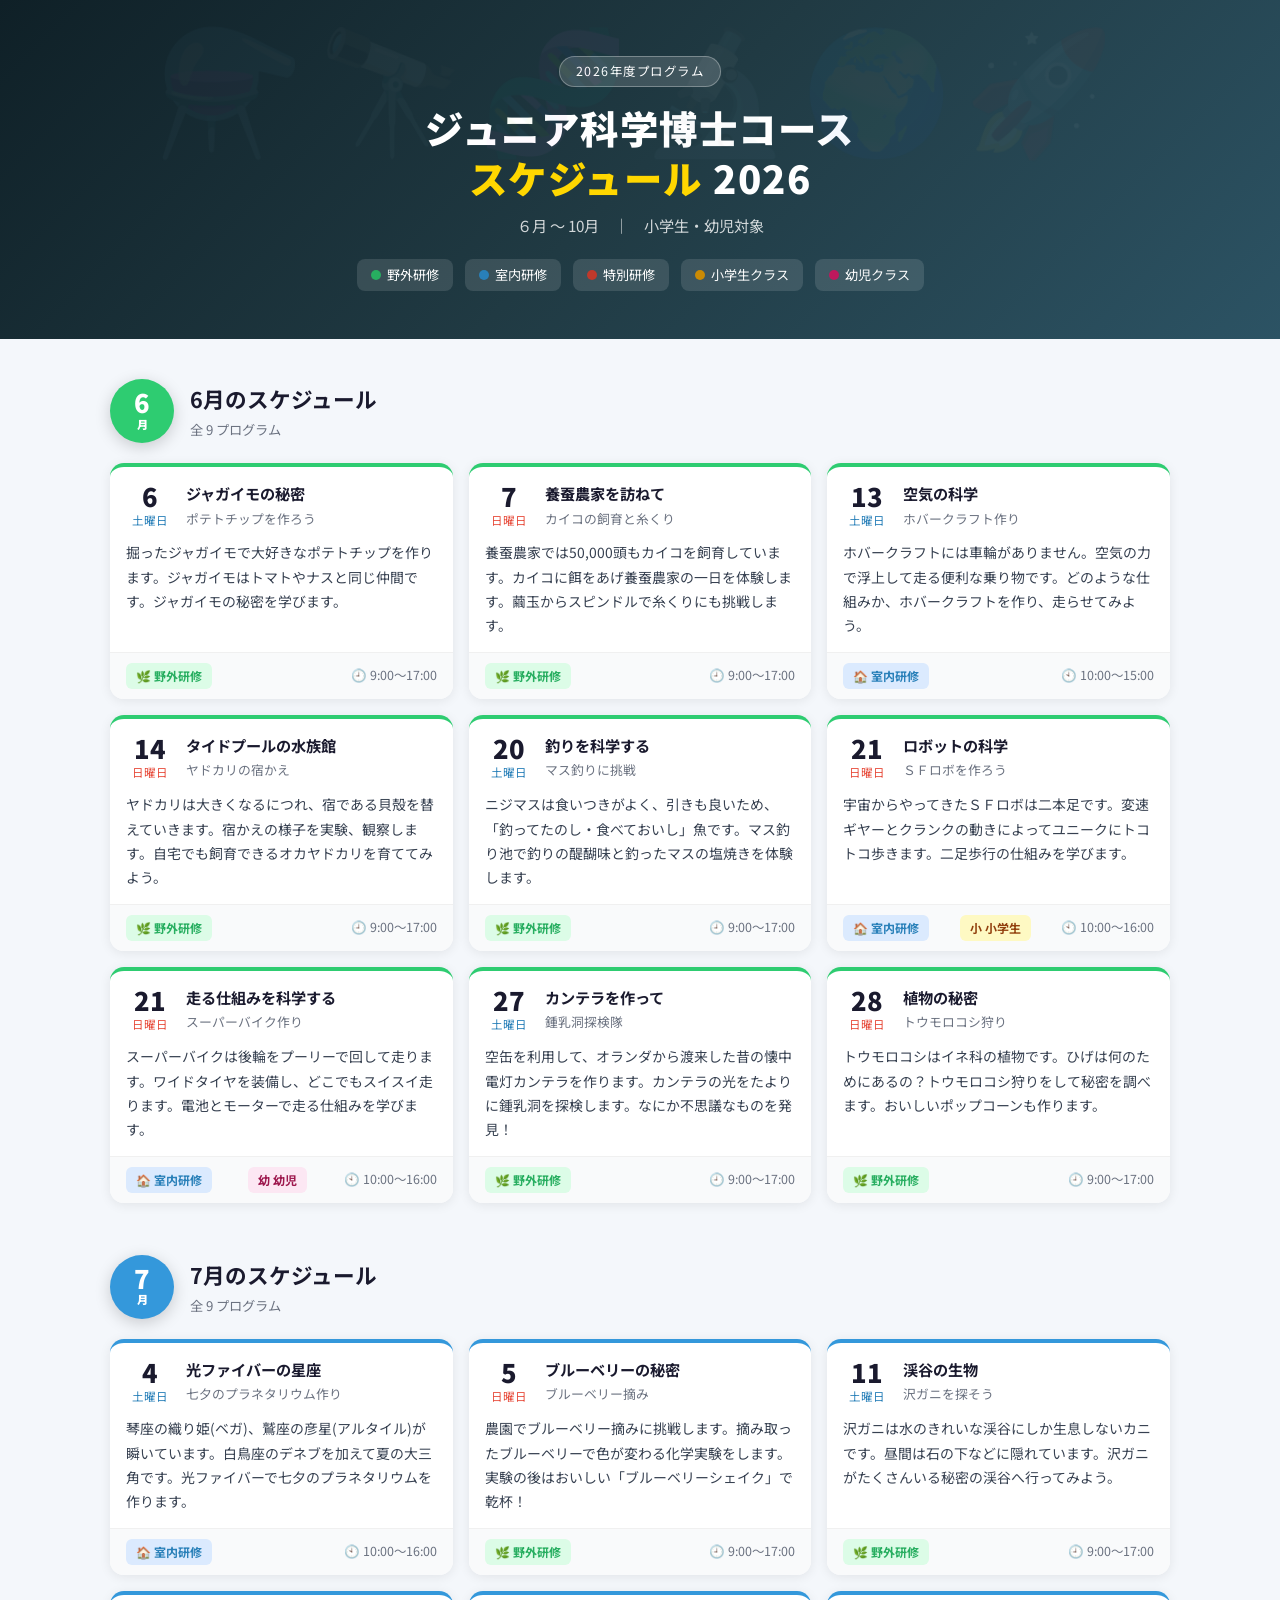
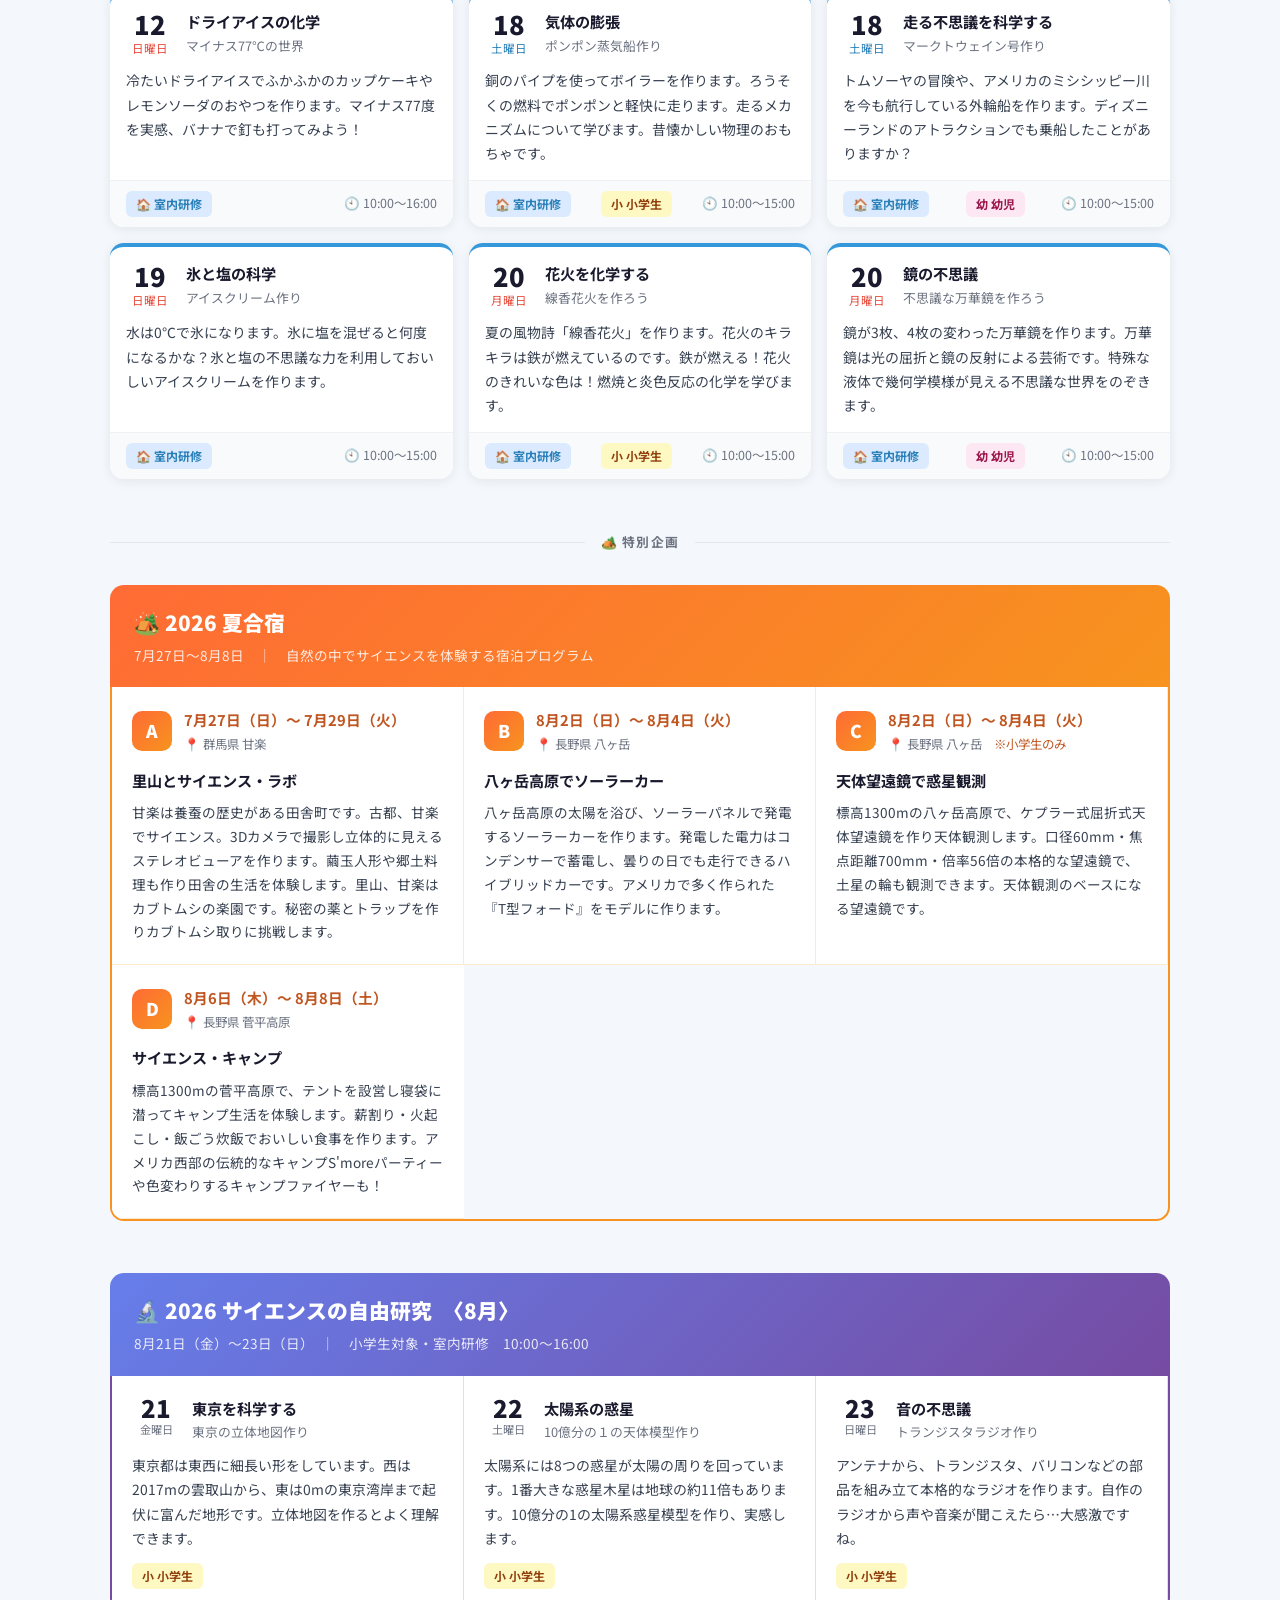
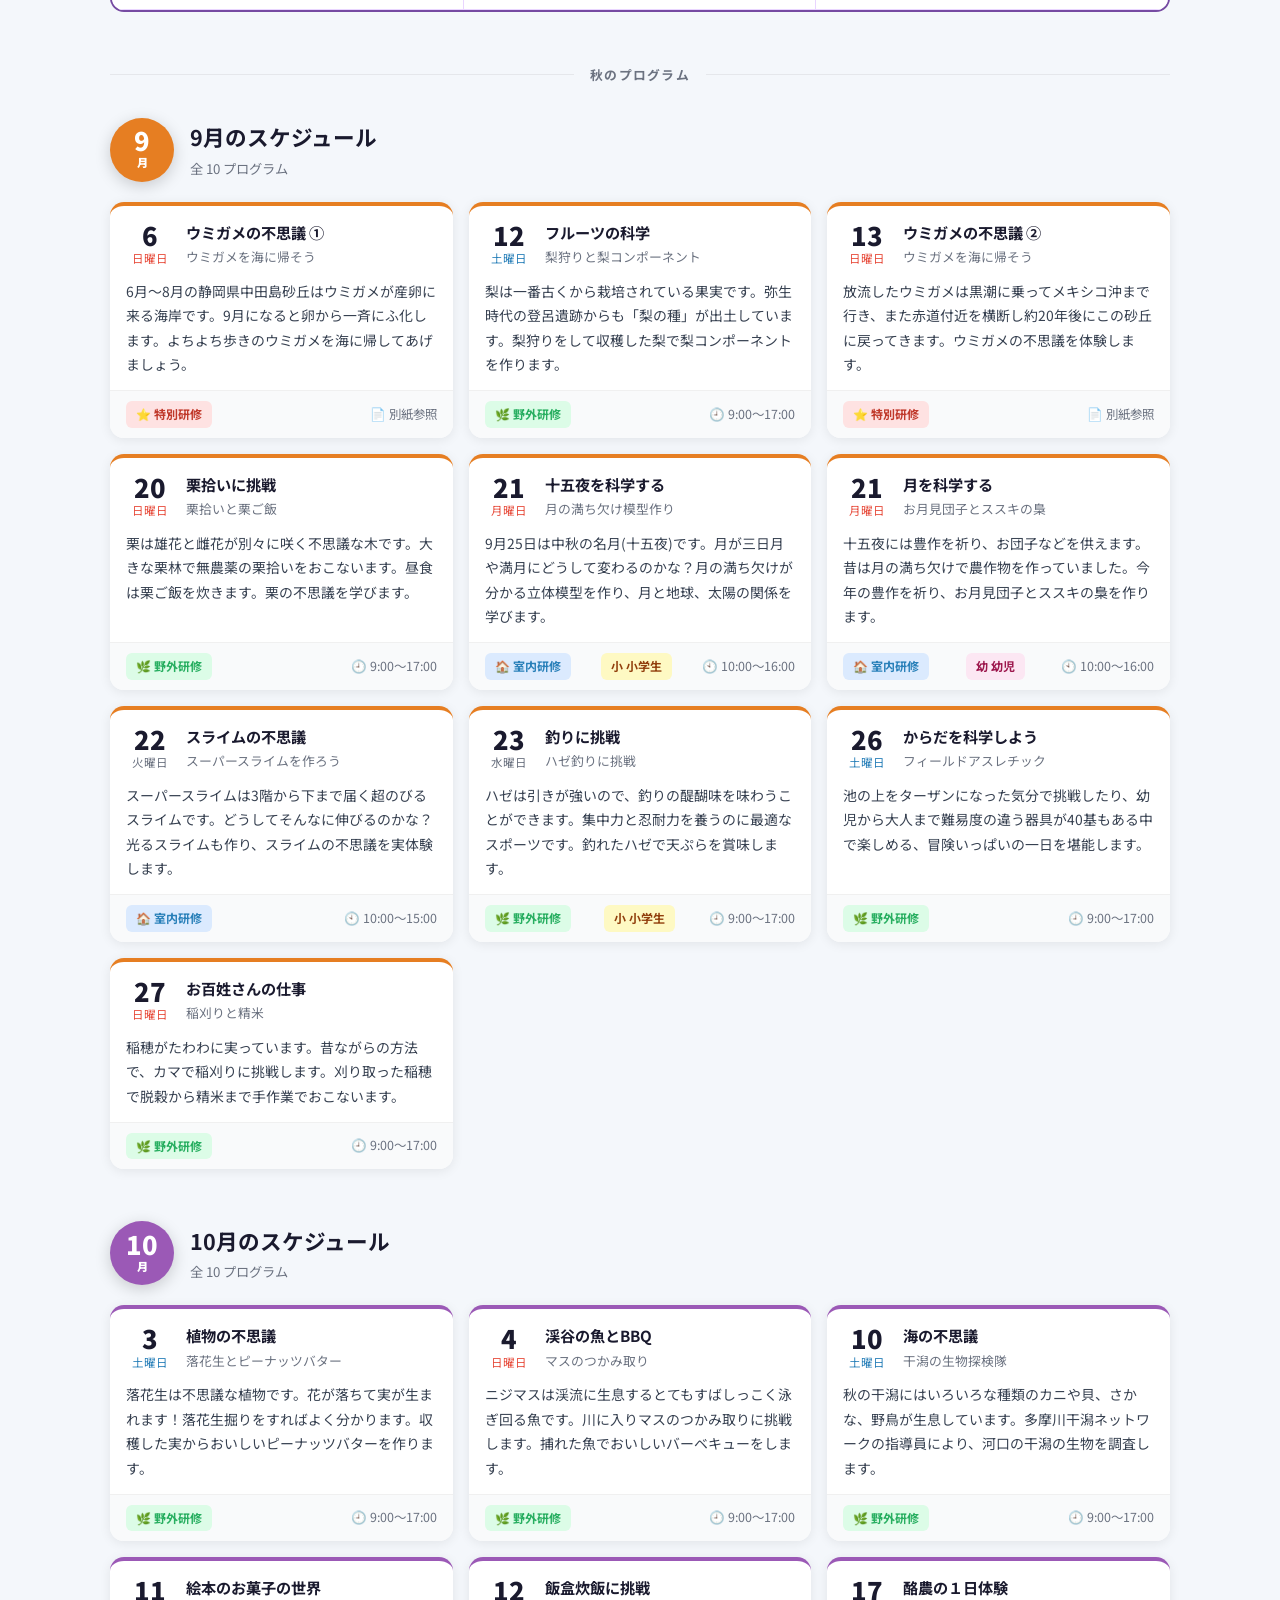
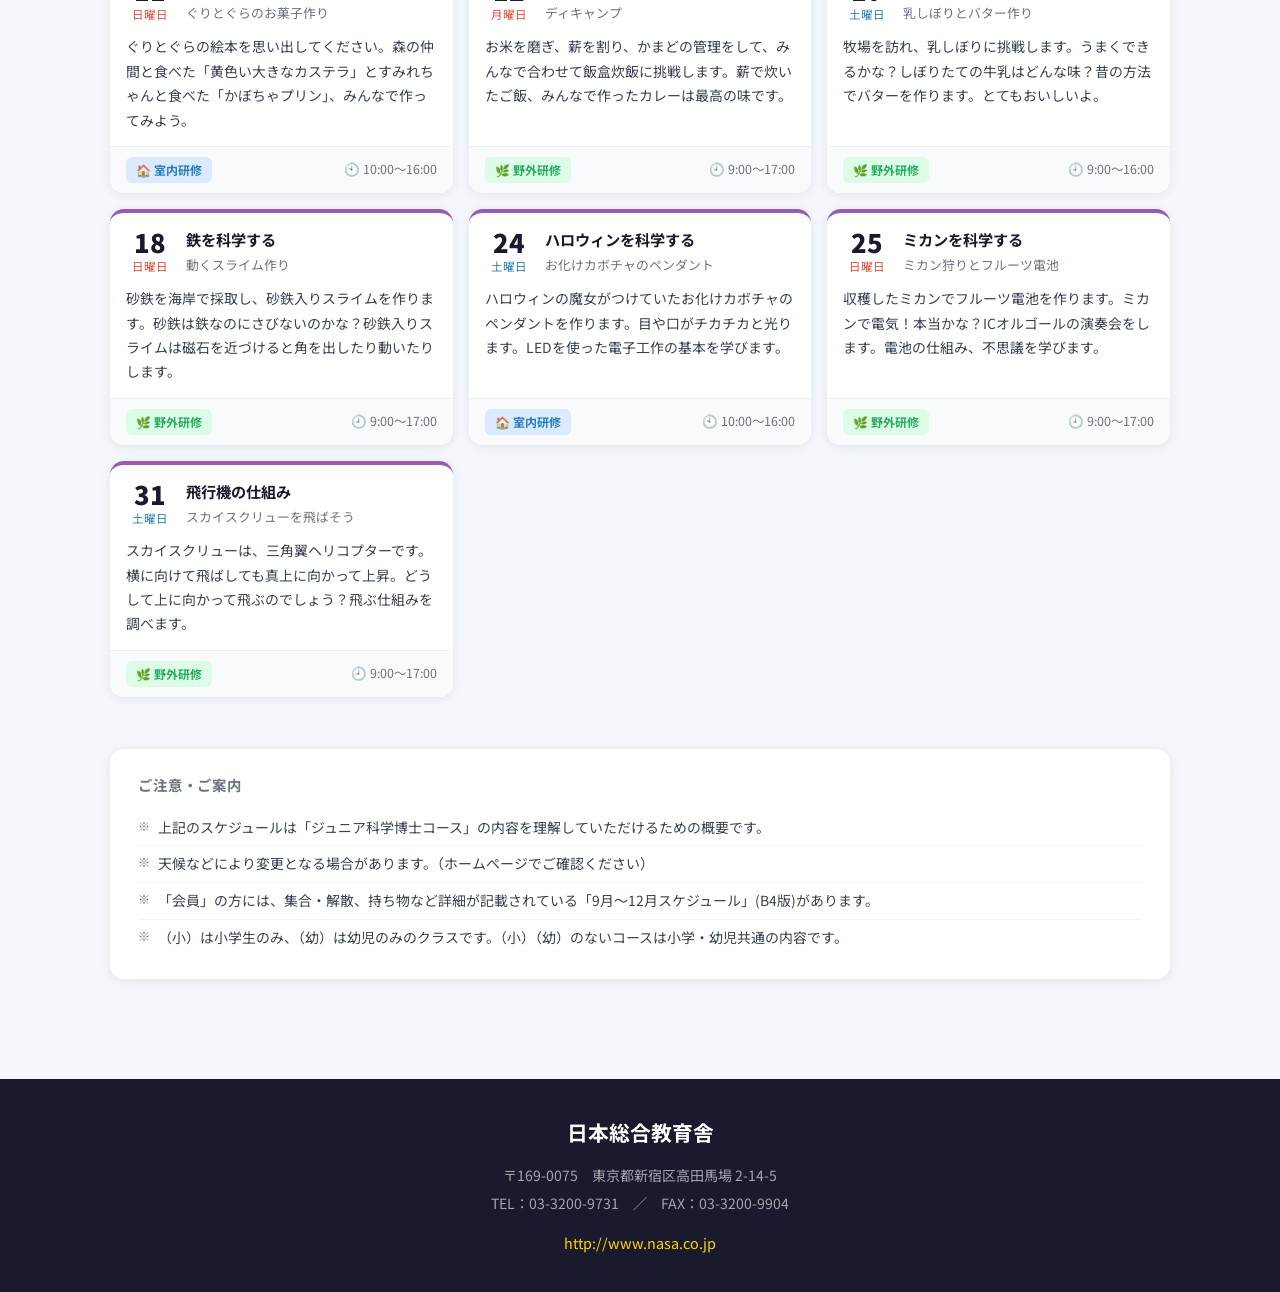
==== index.html @ f0b63743 "Add junior science course schedule page" ====
<!DOCTYPE html>
<html lang="ja">
<head>
  <meta charset="UTF-8">
  <meta name="viewport" content="width=device-width, initial-scale=1.0">
  <title>ジュニア科学博士コース・スケジュール 2026</title>
  <link rel="preconnect" href="https://fonts.googleapis.com">
  <link href="https://fonts.googleapis.com/css2?family=Noto+Sans+JP:wght@400;500;700;900&display=swap" rel="stylesheet">
  <style>
    *, *::before, *::after { box-sizing: border-box; margin: 0; padding: 0; }

    :root {
      --jun: #2ecc71;
      --jul: #3498db;
      --aug: #e74c3c;
      --sep: #e67e22;
      --oct: #9b59b6;
      --outdoor: #27ae60;
      --indoor: #2980b9;
      --special: #c0392b;
      --bg: #f4f7fb;
      --card: #ffffff;
      --text: #1a1a2e;
      --muted: #6b7280;
      --radius: 14px;
      --shadow: 0 2px 12px rgba(0,0,0,0.08);
    }

    body {
      font-family: 'Noto Sans JP', sans-serif;
      background: var(--bg);
      color: var(--text);
      line-height: 1.7;
    }

    /* ── HERO ── */
    .hero {
      background: linear-gradient(135deg, #0f2027, #203a43, #2c5364);
      color: #fff;
      padding: 56px 24px 48px;
      text-align: center;
      position: relative;
      overflow: hidden;
    }
    .hero::before {
      content: '⚗️🔭🧬🔬🌍🚀';
      position: absolute;
      font-size: 120px;
      opacity: 0.04;
      top: -20px;
      left: 50%;
      transform: translateX(-50%);
      white-space: nowrap;
      letter-spacing: 12px;
    }
    .hero-label {
      display: inline-block;
      background: rgba(255,255,255,0.15);
      border: 1px solid rgba(255,255,255,0.3);
      border-radius: 999px;
      padding: 4px 16px;
      font-size: 0.78rem;
      letter-spacing: 0.12em;
      margin-bottom: 16px;
    }
    .hero h1 {
      font-size: clamp(1.5rem, 4vw, 2.4rem);
      font-weight: 900;
      letter-spacing: 0.04em;
      line-height: 1.3;
    }
    .hero h1 span { color: #ffd700; }
    .hero-sub {
      margin-top: 10px;
      font-size: 0.95rem;
      opacity: 0.8;
    }
    .hero-badges {
      display: flex;
      justify-content: center;
      gap: 12px;
      margin-top: 20px;
      flex-wrap: wrap;
    }
    .hero-badge {
      display: flex;
      align-items: center;
      gap: 6px;
      background: rgba(255,255,255,0.12);
      border-radius: 8px;
      padding: 5px 14px;
      font-size: 0.82rem;
    }
    .dot { width: 10px; height: 10px; border-radius: 50%; display: inline-block; }

    /* ── LEGEND ── */
    .legend {
      display: flex;
      justify-content: center;
      gap: 20px;
      flex-wrap: wrap;
      padding: 16px 24px;
      background: #fff;
      border-bottom: 1px solid #e5e7eb;
      font-size: 0.82rem;
      color: var(--muted);
    }
    .legend-item { display: flex; align-items: center; gap: 6px; }

    /* ── MAIN ── */
    .container {
      max-width: 1100px;
      margin: 0 auto;
      padding: 40px 20px 60px;
    }

    /* ── MONTH SECTION ── */
    .month-section { margin-bottom: 52px; }
    .month-header {
      display: flex;
      align-items: center;
      gap: 16px;
      margin-bottom: 20px;
    }
    .month-badge {
      width: 64px;
      height: 64px;
      border-radius: 50%;
      display: flex;
      flex-direction: column;
      align-items: center;
      justify-content: center;
      color: #fff;
      font-weight: 900;
      flex-shrink: 0;
      box-shadow: 0 4px 16px rgba(0,0,0,0.18);
    }
    .month-badge .num { font-size: 1.6rem; line-height: 1; }
    .month-badge .unit { font-size: 0.7rem; }
    .month-title { font-size: 1.35rem; font-weight: 700; }
    .month-count { font-size: 0.83rem; color: var(--muted); margin-top: 2px; }

    .m-jun .month-badge { background: var(--jun); }
    .m-jul .month-badge { background: var(--jul); }
    .m-sep .month-badge { background: var(--sep); }
    .m-oct .month-badge { background: var(--oct); }

    /* ── CARDS GRID ── */
    .cards {
      display: grid;
      grid-template-columns: repeat(auto-fill, minmax(320px, 1fr));
      gap: 16px;
    }

    .card {
      background: var(--card);
      border-radius: var(--radius);
      box-shadow: var(--shadow);
      overflow: hidden;
      display: flex;
      flex-direction: column;
      border-top: 4px solid #ddd;
      transition: transform 0.15s, box-shadow 0.15s;
    }
    .card:hover {
      transform: translateY(-3px);
      box-shadow: 0 6px 24px rgba(0,0,0,0.12);
    }
    .m-jun .card { border-top-color: var(--jun); }
    .m-jul .card { border-top-color: var(--jul); }
    .m-sep .card { border-top-color: var(--sep); }
    .m-oct .card { border-top-color: var(--oct); }

    .card-head {
      display: flex;
      align-items: flex-start;
      gap: 12px;
      padding: 16px 16px 10px;
    }
    .card-date {
      text-align: center;
      min-width: 48px;
      flex-shrink: 0;
    }
    .card-date .day { font-size: 1.6rem; font-weight: 900; line-height: 1; }
    .card-date .weekday {
      font-size: 0.72rem;
      color: var(--muted);
      margin-top: 2px;
    }
    .card-date .weekday.sat { color: #2980b9; }
    .card-date .weekday.sun, .card-date .weekday.hol { color: #e74c3c; }

    .card-titles { flex: 1; }
    .card-theme {
      font-weight: 700;
      font-size: 0.95rem;
      line-height: 1.4;
    }
    .card-sub {
      font-size: 0.8rem;
      color: var(--muted);
      margin-top: 3px;
    }

    .card-body {
      padding: 0 16px 14px;
      font-size: 0.87rem;
      color: #374151;
      line-height: 1.75;
      flex: 1;
    }

    .card-foot {
      display: flex;
      align-items: center;
      justify-content: space-between;
      padding: 10px 16px;
      background: #f9fafb;
      border-top: 1px solid #f0f0f0;
      gap: 8px;
      flex-wrap: wrap;
    }
    .tag {
      display: inline-flex;
      align-items: center;
      gap: 4px;
      border-radius: 6px;
      padding: 3px 10px;
      font-size: 0.75rem;
      font-weight: 700;
    }
    .tag-outdoor { background: #dcfce7; color: var(--outdoor); }
    .tag-indoor  { background: #dbeafe; color: var(--indoor); }
    .tag-special { background: #fee2e2; color: var(--special); }
    .tag-elem    { background: #fef9c3; color: #92400e; }
    .tag-yoji    { background: #fce7f3; color: #9d174d; }

    .time-badge {
      font-size: 0.78rem;
      color: var(--muted);
      display: flex;
      align-items: center;
      gap: 4px;
    }

    /* ── SUMMER CAMP ── */
    .camp-section {
      margin-bottom: 52px;
    }
    .camp-header {
      background: linear-gradient(135deg, #ff6b35, #f7931e);
      color: #fff;
      border-radius: var(--radius) var(--radius) 0 0;
      padding: 20px 24px;
    }
    .camp-header h2 { font-size: 1.3rem; font-weight: 900; }
    .camp-header p { font-size: 0.85rem; opacity: 0.85; margin-top: 4px; }

    .camp-cards {
      display: grid;
      grid-template-columns: repeat(auto-fill, minmax(340px, 1fr));
      gap: 0;
      border: 2px solid #f7931e;
      border-top: none;
      border-radius: 0 0 var(--radius) var(--radius);
      overflow: hidden;
    }
    .camp-card {
      background: #fff;
      padding: 20px;
      border-right: 1px solid #fde8d0;
      border-bottom: 1px solid #fde8d0;
    }
    .camp-card:last-child { border-right: none; }
    .camp-card-top {
      display: flex;
      align-items: center;
      gap: 12px;
      margin-bottom: 12px;
    }
    .camp-label {
      width: 40px;
      height: 40px;
      background: linear-gradient(135deg, #ff6b35, #f7931e);
      color: #fff;
      border-radius: 10px;
      display: flex;
      align-items: center;
      justify-content: center;
      font-weight: 900;
      font-size: 1.1rem;
      flex-shrink: 0;
    }
    .camp-meta { flex: 1; }
    .camp-dates {
      font-weight: 700;
      font-size: 0.92rem;
      color: #c05621;
    }
    .camp-location {
      font-size: 0.78rem;
      color: var(--muted);
      margin-top: 2px;
    }
    .camp-title {
      font-weight: 700;
      font-size: 0.95rem;
      margin-bottom: 8px;
      color: var(--text);
    }
    .camp-body {
      font-size: 0.85rem;
      color: #374151;
      line-height: 1.75;
    }

    /* ── FREE RESEARCH ── */
    .free-section {
      margin-bottom: 52px;
    }
    .free-header {
      background: linear-gradient(135deg, #667eea, #764ba2);
      color: #fff;
      border-radius: var(--radius) var(--radius) 0 0;
      padding: 20px 24px;
    }
    .free-header h2 { font-size: 1.3rem; font-weight: 900; }
    .free-header p { font-size: 0.85rem; opacity: 0.85; margin-top: 4px; }

    .free-cards {
      display: grid;
      grid-template-columns: repeat(auto-fill, minmax(320px, 1fr));
      gap: 0;
      border: 2px solid #764ba2;
      border-top: none;
      border-radius: 0 0 var(--radius) var(--radius);
      overflow: hidden;
    }
    .free-card {
      background: #fff;
      padding: 20px;
      border-right: 1px solid #e9d5ff;
      border-bottom: 1px solid #e9d5ff;
    }

    /* ── DIVIDER ── */
    .section-divider {
      display: flex;
      align-items: center;
      gap: 16px;
      margin: 44px 0 32px;
    }
    .section-divider::before,
    .section-divider::after {
      content: '';
      flex: 1;
      height: 1px;
      background: #e5e7eb;
    }
    .section-divider span {
      font-size: 0.8rem;
      font-weight: 700;
      color: var(--muted);
      letter-spacing: 0.1em;
      white-space: nowrap;
    }

    /* ── NOTES ── */
    .notes {
      background: #fff;
      border-radius: var(--radius);
      box-shadow: var(--shadow);
      padding: 24px 28px;
      margin-bottom: 40px;
    }
    .notes h3 {
      font-size: 0.9rem;
      font-weight: 700;
      color: var(--muted);
      margin-bottom: 12px;
      letter-spacing: 0.06em;
    }
    .notes ul { list-style: none; }
    .notes li {
      font-size: 0.87rem;
      padding: 6px 0 6px 20px;
      position: relative;
      color: #374151;
      border-bottom: 1px solid #f3f4f6;
    }
    .notes li:last-child { border-bottom: none; }
    .notes li::before {
      content: '※';
      position: absolute;
      left: 0;
      color: var(--muted);
      font-size: 0.75rem;
    }

    /* ── FOOTER ── */
    footer {
      background: #1a1a2e;
      color: rgba(255,255,255,0.8);
      padding: 36px 24px;
      text-align: center;
    }
    .footer-org {
      font-size: 1.3rem;
      font-weight: 700;
      color: #fff;
      margin-bottom: 10px;
    }
    .footer-info {
      font-size: 0.88rem;
      line-height: 2;
      opacity: 0.75;
    }
    .footer-url a {
      color: #ffd700;
      text-decoration: none;
      font-size: 0.9rem;
    }
    .footer-url a:hover { text-decoration: underline; }

    @media (max-width: 600px) {
      .cards { grid-template-columns: 1fr; }
      .camp-cards { grid-template-columns: 1fr; }
      .free-cards { grid-template-columns: 1fr; }
      .camp-card { border-right: none; }
      .free-card { border-right: none; }
    }
  </style>
</head>
<body>

<!-- ── HERO ── -->
<header class="hero">
  <div class="hero-label">2026年度プログラム</div>
  <h1>ジュニア科学博士コース<br><span>スケジュール</span> 2026</h1>
  <p class="hero-sub">６月 ～ 10月　｜　小学生・幼児対象</p>
  <div class="hero-badges">
    <div class="hero-badge"><span class="dot" style="background:var(--outdoor)"></span>野外研修</div>
    <div class="hero-badge"><span class="dot" style="background:var(--indoor)"></span>室内研修</div>
    <div class="hero-badge"><span class="dot" style="background:var(--special)"></span>特別研修</div>
    <div class="hero-badge"><span class="dot" style="background:#ca8a04"></span>小学生クラス</div>
    <div class="hero-badge"><span class="dot" style="background:#be185d"></span>幼児クラス</div>
  </div>
</header>

<div class="container">

  <!-- ══════════════ 6月 ══════════════ -->
  <section class="month-section m-jun">
    <div class="month-header">
      <div class="month-badge"><span class="num">6</span><span class="unit">月</span></div>
      <div>
        <div class="month-title">6月のスケジュール</div>
        <div class="month-count">全 9 プログラム</div>
      </div>
    </div>
    <div class="cards">

      <div class="card">
        <div class="card-head">
          <div class="card-date"><div class="day">6</div><div class="weekday sat">土曜日</div></div>
          <div class="card-titles">
            <div class="card-theme">ジャガイモの秘密</div>
            <div class="card-sub">ポテトチップを作ろう</div>
          </div>
        </div>
        <div class="card-body">掘ったジャガイモで大好きなポテトチップを作ります。ジャガイモはトマトやナスと同じ仲間です。ジャガイモの秘密を学びます。</div>
        <div class="card-foot">
          <span class="tag tag-outdoor">🌿 野外研修</span>
          <span class="time-badge">🕘 9:00〜17:00</span>
        </div>
      </div>

      <div class="card">
        <div class="card-head">
          <div class="card-date"><div class="day">7</div><div class="weekday sun">日曜日</div></div>
          <div class="card-titles">
            <div class="card-theme">養蚕農家を訪ねて</div>
            <div class="card-sub">カイコの飼育と糸くり</div>
          </div>
        </div>
        <div class="card-body">養蚕農家では50,000頭もカイコを飼育しています。カイコに餌をあげ養蚕農家の一日を体験します。繭玉からスピンドルで糸くりにも挑戦します。</div>
        <div class="card-foot">
          <span class="tag tag-outdoor">🌿 野外研修</span>
          <span class="time-badge">🕘 9:00〜17:00</span>
        </div>
      </div>

      <div class="card">
        <div class="card-head">
          <div class="card-date"><div class="day">13</div><div class="weekday sat">土曜日</div></div>
          <div class="card-titles">
            <div class="card-theme">空気の科学</div>
            <div class="card-sub">ホバークラフト作り</div>
          </div>
        </div>
        <div class="card-body">ホバークラフトには車輪がありません。空気の力で浮上して走る便利な乗り物です。どのような仕組みか、ホバークラフトを作り、走らせてみよう。</div>
        <div class="card-foot">
          <span class="tag tag-indoor">🏠 室内研修</span>
          <span class="time-badge">🕙 10:00〜15:00</span>
        </div>
      </div>

      <div class="card">
        <div class="card-head">
          <div class="card-date"><div class="day">14</div><div class="weekday sun">日曜日</div></div>
          <div class="card-titles">
            <div class="card-theme">タイドプールの水族館</div>
            <div class="card-sub">ヤドカリの宿かえ</div>
          </div>
        </div>
        <div class="card-body">ヤドカリは大きくなるにつれ、宿である貝殻を替えていきます。宿かえの様子を実験、観察します。自宅でも飼育できるオカヤドカリを育ててみよう。</div>
        <div class="card-foot">
          <span class="tag tag-outdoor">🌿 野外研修</span>
          <span class="time-badge">🕘 9:00〜17:00</span>
        </div>
      </div>

      <div class="card">
        <div class="card-head">
          <div class="card-date"><div class="day">20</div><div class="weekday sat">土曜日</div></div>
          <div class="card-titles">
            <div class="card-theme">釣りを科学する</div>
            <div class="card-sub">マス釣りに挑戦</div>
          </div>
        </div>
        <div class="card-body">ニジマスは食いつきがよく、引きも良いため、「釣ってたのし・食べておいし」魚です。マス釣り池で釣りの醍醐味と釣ったマスの塩焼きを体験します。</div>
        <div class="card-foot">
          <span class="tag tag-outdoor">🌿 野外研修</span>
          <span class="time-badge">🕘 9:00〜17:00</span>
        </div>
      </div>

      <div class="card">
        <div class="card-head">
          <div class="card-date"><div class="day">21</div><div class="weekday sun">日曜日</div></div>
          <div class="card-titles">
            <div class="card-theme">ロボットの科学</div>
            <div class="card-sub">ＳＦロボを作ろう</div>
          </div>
        </div>
        <div class="card-body">宇宙からやってきたＳＦロボは二本足です。変速ギヤーとクランクの動きによってユニークにトコトコ歩きます。二足歩行の仕組みを学びます。</div>
        <div class="card-foot">
          <span class="tag tag-indoor">🏠 室内研修</span>
          <span class="tag tag-elem">小 小学生</span>
          <span class="time-badge">🕙 10:00〜16:00</span>
        </div>
      </div>

      <div class="card">
        <div class="card-head">
          <div class="card-date"><div class="day">21</div><div class="weekday sun">日曜日</div></div>
          <div class="card-titles">
            <div class="card-theme">走る仕組みを科学する</div>
            <div class="card-sub">スーパーバイク作り</div>
          </div>
        </div>
        <div class="card-body">スーパーバイクは後輪をプーリーで回して走ります。ワイドタイヤを装備し、どこでもスイスイ走ります。電池とモーターで走る仕組みを学びます。</div>
        <div class="card-foot">
          <span class="tag tag-indoor">🏠 室内研修</span>
          <span class="tag tag-yoji">幼 幼児</span>
          <span class="time-badge">🕙 10:00〜16:00</span>
        </div>
      </div>

      <div class="card">
        <div class="card-head">
          <div class="card-date"><div class="day">27</div><div class="weekday sat">土曜日</div></div>
          <div class="card-titles">
            <div class="card-theme">カンテラを作って</div>
            <div class="card-sub">鍾乳洞探検隊</div>
          </div>
        </div>
        <div class="card-body">空缶を利用して、オランダから渡来した昔の懐中電灯カンテラを作ります。カンテラの光をたよりに鍾乳洞を探検します。なにか不思議なものを発見！</div>
        <div class="card-foot">
          <span class="tag tag-outdoor">🌿 野外研修</span>
          <span class="time-badge">🕘 9:00〜17:00</span>
        </div>
      </div>

      <div class="card">
        <div class="card-head">
          <div class="card-date"><div class="day">28</div><div class="weekday sun">日曜日</div></div>
          <div class="card-titles">
            <div class="card-theme">植物の秘密</div>
            <div class="card-sub">トウモロコシ狩り</div>
          </div>
        </div>
        <div class="card-body">トウモロコシはイネ科の植物です。ひげは何のためにあるの？トウモロコシ狩りをして秘密を調べます。おいしいポップコーンも作ります。</div>
        <div class="card-foot">
          <span class="tag tag-outdoor">🌿 野外研修</span>
          <span class="time-badge">🕘 9:00〜17:00</span>
        </div>
      </div>

    </div>
  </section>

  <!-- ══════════════ 7月 ══════════════ -->
  <section class="month-section m-jul">
    <div class="month-header">
      <div class="month-badge"><span class="num">7</span><span class="unit">月</span></div>
      <div>
        <div class="month-title">7月のスケジュール</div>
        <div class="month-count">全 9 プログラム</div>
      </div>
    </div>
    <div class="cards">

      <div class="card">
        <div class="card-head">
          <div class="card-date"><div class="day">4</div><div class="weekday sat">土曜日</div></div>
          <div class="card-titles">
            <div class="card-theme">光ファイバーの星座</div>
            <div class="card-sub">七夕のプラネタリウム作り</div>
          </div>
        </div>
        <div class="card-body">琴座の織り姫(ベガ)、鷲座の彦星(アルタイル)が瞬いています。白鳥座のデネブを加えて夏の大三角です。光ファイバーで七夕のプラネタリウムを作ります。</div>
        <div class="card-foot">
          <span class="tag tag-indoor">🏠 室内研修</span>
          <span class="time-badge">🕙 10:00〜16:00</span>
        </div>
      </div>

      <div class="card">
        <div class="card-head">
          <div class="card-date"><div class="day">5</div><div class="weekday sun">日曜日</div></div>
          <div class="card-titles">
            <div class="card-theme">ブルーベリーの秘密</div>
            <div class="card-sub">ブルーベリー摘み</div>
          </div>
        </div>
        <div class="card-body">農園でブルーベリー摘みに挑戦します。摘み取ったブルーベリーで色が変わる化学実験をします。実験の後はおいしい「ブルーベリーシェイク」で乾杯！</div>
        <div class="card-foot">
          <span class="tag tag-outdoor">🌿 野外研修</span>
          <span class="time-badge">🕘 9:00〜17:00</span>
        </div>
      </div>

      <div class="card">
        <div class="card-head">
          <div class="card-date"><div class="day">11</div><div class="weekday sat">土曜日</div></div>
          <div class="card-titles">
            <div class="card-theme">渓谷の生物</div>
            <div class="card-sub">沢ガニを探そう</div>
          </div>
        </div>
        <div class="card-body">沢ガニは水のきれいな渓谷にしか生息しないカニです。昼間は石の下などに隠れています。沢ガニがたくさんいる秘密の渓谷へ行ってみよう。</div>
        <div class="card-foot">
          <span class="tag tag-outdoor">🌿 野外研修</span>
          <span class="time-badge">🕘 9:00〜17:00</span>
        </div>
      </div>

      <div class="card">
        <div class="card-head">
          <div class="card-date"><div class="day">12</div><div class="weekday sun">日曜日</div></div>
          <div class="card-titles">
            <div class="card-theme">ドライアイスの化学</div>
            <div class="card-sub">マイナス77℃の世界</div>
          </div>
        </div>
        <div class="card-body">冷たいドライアイスでふかふかのカップケーキやレモンソーダのおやつを作ります。マイナス77度を実感、バナナで釘も打ってみよう！</div>
        <div class="card-foot">
          <span class="tag tag-indoor">🏠 室内研修</span>
          <span class="time-badge">🕙 10:00〜16:00</span>
        </div>
      </div>

      <div class="card">
        <div class="card-head">
          <div class="card-date"><div class="day">18</div><div class="weekday sat">土曜日</div></div>
          <div class="card-titles">
            <div class="card-theme">気体の膨張</div>
            <div class="card-sub">ポンポン蒸気船作り</div>
          </div>
        </div>
        <div class="card-body">銅のパイプを使ってボイラーを作ります。ろうそくの燃料でポンポンと軽快に走ります。走るメカニズムについて学びます。昔懐かしい物理のおもちゃです。</div>
        <div class="card-foot">
          <span class="tag tag-indoor">🏠 室内研修</span>
          <span class="tag tag-elem">小 小学生</span>
          <span class="time-badge">🕙 10:00〜15:00</span>
        </div>
      </div>

      <div class="card">
        <div class="card-head">
          <div class="card-date"><div class="day">18</div><div class="weekday sat">土曜日</div></div>
          <div class="card-titles">
            <div class="card-theme">走る不思議を科学する</div>
            <div class="card-sub">マークトウェイン号作り</div>
          </div>
        </div>
        <div class="card-body">トムソーヤの冒険や、アメリカのミシシッピー川を今も航行している外輪船を作ります。ディズニーランドのアトラクションでも乗船したことがありますか？</div>
        <div class="card-foot">
          <span class="tag tag-indoor">🏠 室内研修</span>
          <span class="tag tag-yoji">幼 幼児</span>
          <span class="time-badge">🕙 10:00〜15:00</span>
        </div>
      </div>

      <div class="card">
        <div class="card-head">
          <div class="card-date"><div class="day">19</div><div class="weekday sun">日曜日</div></div>
          <div class="card-titles">
            <div class="card-theme">氷と塩の科学</div>
            <div class="card-sub">アイスクリーム作り</div>
          </div>
        </div>
        <div class="card-body">水は0℃で氷になります。氷に塩を混ぜると何度になるかな？氷と塩の不思議な力を利用しておいしいアイスクリームを作ります。</div>
        <div class="card-foot">
          <span class="tag tag-indoor">🏠 室内研修</span>
          <span class="time-badge">🕙 10:00〜15:00</span>
        </div>
      </div>

      <div class="card">
        <div class="card-head">
          <div class="card-date"><div class="day">20</div><div class="weekday hol">月曜日</div></div>
          <div class="card-titles">
            <div class="card-theme">花火を化学する</div>
            <div class="card-sub">線香花火を作ろう</div>
          </div>
        </div>
        <div class="card-body">夏の風物詩「線香花火」を作ります。花火のキラキラは鉄が燃えているのです。鉄が燃える！花火のきれいな色は！燃焼と炎色反応の化学を学びます。</div>
        <div class="card-foot">
          <span class="tag tag-indoor">🏠 室内研修</span>
          <span class="tag tag-elem">小 小学生</span>
          <span class="time-badge">🕙 10:00〜15:00</span>
        </div>
      </div>

      <div class="card">
        <div class="card-head">
          <div class="card-date"><div class="day">20</div><div class="weekday hol">月曜日</div></div>
          <div class="card-titles">
            <div class="card-theme">鏡の不思議</div>
            <div class="card-sub">不思議な万華鏡を作ろう</div>
          </div>
        </div>
        <div class="card-body">鏡が3枚、4枚の変わった万華鏡を作ります。万華鏡は光の屈折と鏡の反射による芸術です。特殊な液体で幾何学模様が見える不思議な世界をのぞきます。</div>
        <div class="card-foot">
          <span class="tag tag-indoor">🏠 室内研修</span>
          <span class="tag tag-yoji">幼 幼児</span>
          <span class="time-badge">🕙 10:00〜15:00</span>
        </div>
      </div>

    </div>
  </section>

  <!-- ══════════════ 夏合宿 ══════════════ -->
  <div class="section-divider"><span>🏕️ 特別企画</span></div>
  <section class="camp-section">
    <div class="camp-header">
      <h2>🏕️ 2026 夏合宿</h2>
      <p>7月27日〜8月8日　｜　自然の中でサイエンスを体験する宿泊プログラム</p>
    </div>
    <div class="camp-cards">

      <div class="camp-card">
        <div class="camp-card-top">
          <div class="camp-label">A</div>
          <div class="camp-meta">
            <div class="camp-dates">7月27日（日）〜 7月29日（火）</div>
            <div class="camp-location">📍 群馬県 甘楽</div>
          </div>
        </div>
        <div class="camp-title">里山とサイエンス・ラボ</div>
        <div class="camp-body">甘楽は養蚕の歴史がある田舎町です。古都、甘楽でサイエンス。3Dカメラで撮影し立体的に見えるステレオビューアを作ります。繭玉人形や郷土料理も作り田舎の生活を体験します。里山、甘楽はカブトムシの楽園です。秘密の薬とトラップを作りカブトムシ取りに挑戦します。</div>
      </div>

      <div class="camp-card">
        <div class="camp-card-top">
          <div class="camp-label">B</div>
          <div class="camp-meta">
            <div class="camp-dates">8月2日（日）〜 8月4日（火）</div>
            <div class="camp-location">📍 長野県 八ヶ岳</div>
          </div>
        </div>
        <div class="camp-title">八ヶ岳高原でソーラーカー</div>
        <div class="camp-body">八ヶ岳高原の太陽を浴び、ソーラーパネルで発電するソーラーカーを作ります。発電した電力はコンデンサーで蓄電し、曇りの日でも走行できるハイブリッドカーです。アメリカで多く作られた『T型フォード』をモデルに作ります。</div>
      </div>

      <div class="camp-card">
        <div class="camp-card-top">
          <div class="camp-label">C</div>
          <div class="camp-meta">
            <div class="camp-dates">8月2日（日）〜 8月4日（火）</div>
            <div class="camp-location">📍 長野県 八ヶ岳　<span style="font-size:0.78rem;color:#c05621">※小学生のみ</span></div>
          </div>
        </div>
        <div class="camp-title">天体望遠鏡で惑星観測</div>
        <div class="camp-body">標高1300mの八ヶ岳高原で、ケプラー式屈折式天体望遠鏡を作り天体観測します。口径60mm・焦点距離700mm・倍率56倍の本格的な望遠鏡で、土星の輪も観測できます。天体観測のベースになる望遠鏡です。</div>
      </div>

      <div class="camp-card">
        <div class="camp-card-top">
          <div class="camp-label">D</div>
          <div class="camp-meta">
            <div class="camp-dates">8月6日（木）〜 8月8日（土）</div>
            <div class="camp-location">📍 長野県 菅平高原</div>
          </div>
        </div>
        <div class="camp-title">サイエンス・キャンプ</div>
        <div class="camp-body">標高1300mの菅平高原で、テントを設営し寝袋に潜ってキャンプ生活を体験します。薪割り・火起こし・飯ごう炊飯でおいしい食事を作ります。アメリカ西部の伝統的なキャンプS'moreパーティーや色変わりするキャンプファイヤーも！</div>
      </div>

    </div>
  </section>

  <!-- ══════════════ 自由研究（8月） ══════════════ -->
  <section class="free-section">
    <div class="free-header">
      <h2>🔬 2026 サイエンスの自由研究　〈8月〉</h2>
      <p>8月21日（金）〜23日（日）　｜　小学生対象・室内研修　10:00〜16:00</p>
    </div>
    <div class="free-cards">

      <div class="free-card">
        <div style="display:flex;align-items:flex-start;gap:12px;margin-bottom:10px;">
          <div style="text-align:center;min-width:48px;">
            <div style="font-size:1.5rem;font-weight:900;line-height:1;">21</div>
            <div style="font-size:0.7rem;color:var(--muted);">金曜日</div>
          </div>
          <div>
            <div style="font-weight:700;font-size:0.95rem;">東京を科学する</div>
            <div style="font-size:0.8rem;color:var(--muted);">東京の立体地図作り</div>
          </div>
        </div>
        <div style="font-size:0.87rem;color:#374151;line-height:1.75;">東京都は東西に細長い形をしています。西は2017mの雲取山から、東は0mの東京湾岸まで起伏に富んだ地形です。立体地図を作るとよく理解できます。</div>
        <div style="margin-top:10px;"><span class="tag tag-elem">小 小学生</span></div>
      </div>

      <div class="free-card">
        <div style="display:flex;align-items:flex-start;gap:12px;margin-bottom:10px;">
          <div style="text-align:center;min-width:48px;">
            <div style="font-size:1.5rem;font-weight:900;line-height:1;">22</div>
            <div style="font-size:0.7rem;color:var(--muted);">土曜日</div>
          </div>
          <div>
            <div style="font-weight:700;font-size:0.95rem;">太陽系の惑星</div>
            <div style="font-size:0.8rem;color:var(--muted);">10億分の１の天体模型作り</div>
          </div>
        </div>
        <div style="font-size:0.87rem;color:#374151;line-height:1.75;">太陽系には8つの惑星が太陽の周りを回っています。1番大きな惑星木星は地球の約11倍もあります。10億分の1の太陽系惑星模型を作り、実感します。</div>
        <div style="margin-top:10px;"><span class="tag tag-elem">小 小学生</span></div>
      </div>

      <div class="free-card">
        <div style="display:flex;align-items:flex-start;gap:12px;margin-bottom:10px;">
          <div style="text-align:center;min-width:48px;">
            <div style="font-size:1.5rem;font-weight:900;line-height:1;">23</div>
            <div style="font-size:0.7rem;color:var(--muted);">日曜日</div>
          </div>
          <div>
            <div style="font-weight:700;font-size:0.95rem;">音の不思議</div>
            <div style="font-size:0.8rem;color:var(--muted);">トランジスタラジオ作り</div>
          </div>
        </div>
        <div style="font-size:0.87rem;color:#374151;line-height:1.75;">アンテナから、トランジスタ、バリコンなどの部品を組み立て本格的なラジオを作ります。自作のラジオから声や音楽が聞こえたら…大感激ですね。</div>
        <div style="margin-top:10px;"><span class="tag tag-elem">小 小学生</span></div>
      </div>

    </div>
  </section>

  <!-- ══════════════ 9月 ══════════════ -->
  <div class="section-divider"><span>秋のプログラム</span></div>
  <section class="month-section m-sep">
    <div class="month-header">
      <div class="month-badge"><span class="num">9</span><span class="unit">月</span></div>
      <div>
        <div class="month-title">9月のスケジュール</div>
        <div class="month-count">全 10 プログラム</div>
      </div>
    </div>
    <div class="cards">

      <div class="card">
        <div class="card-head">
          <div class="card-date"><div class="day">6</div><div class="weekday sun">日曜日</div></div>
          <div class="card-titles">
            <div class="card-theme">ウミガメの不思議 ①</div>
            <div class="card-sub">ウミガメを海に帰そう</div>
          </div>
        </div>
        <div class="card-body">6月〜8月の静岡県中田島砂丘はウミガメが産卵に来る海岸です。9月になると卵から一斉にふ化します。よちよち歩きのウミガメを海に帰してあげましょう。</div>
        <div class="card-foot">
          <span class="tag tag-special">⭐ 特別研修</span>
          <span class="time-badge">📄 別紙参照</span>
        </div>
      </div>

      <div class="card">
        <div class="card-head">
          <div class="card-date"><div class="day">12</div><div class="weekday sat">土曜日</div></div>
          <div class="card-titles">
            <div class="card-theme">フルーツの科学</div>
            <div class="card-sub">梨狩りと梨コンポーネント</div>
          </div>
        </div>
        <div class="card-body">梨は一番古くから栽培されている果実です。弥生時代の登呂遺跡からも「梨の種」が出土しています。梨狩りをして収穫した梨で梨コンポーネントを作ります。</div>
        <div class="card-foot">
          <span class="tag tag-outdoor">🌿 野外研修</span>
          <span class="time-badge">🕘 9:00〜17:00</span>
        </div>
      </div>

      <div class="card">
        <div class="card-head">
          <div class="card-date"><div class="day">13</div><div class="weekday sun">日曜日</div></div>
          <div class="card-titles">
            <div class="card-theme">ウミガメの不思議 ②</div>
            <div class="card-sub">ウミガメを海に帰そう</div>
          </div>
        </div>
        <div class="card-body">放流したウミガメは黒潮に乗ってメキシコ沖まで行き、また赤道付近を横断し約20年後にこの砂丘に戻ってきます。ウミガメの不思議を体験します。</div>
        <div class="card-foot">
          <span class="tag tag-special">⭐ 特別研修</span>
          <span class="time-badge">📄 別紙参照</span>
        </div>
      </div>

      <div class="card">
        <div class="card-head">
          <div class="card-date"><div class="day">20</div><div class="weekday sun">日曜日</div></div>
          <div class="card-titles">
            <div class="card-theme">栗拾いに挑戦</div>
            <div class="card-sub">栗拾いと栗ご飯</div>
          </div>
        </div>
        <div class="card-body">栗は雄花と雌花が別々に咲く不思議な木です。大きな栗林で無農薬の栗拾いをおこないます。昼食は栗ご飯を炊きます。栗の不思議を学びます。</div>
        <div class="card-foot">
          <span class="tag tag-outdoor">🌿 野外研修</span>
          <span class="time-badge">🕘 9:00〜17:00</span>
        </div>
      </div>

      <div class="card">
        <div class="card-head">
          <div class="card-date"><div class="day">21</div><div class="weekday hol">月曜日</div></div>
          <div class="card-titles">
            <div class="card-theme">十五夜を科学する</div>
            <div class="card-sub">月の満ち欠け模型作り</div>
          </div>
        </div>
        <div class="card-body">9月25日は中秋の名月(十五夜)です。月が三日月や満月にどうして変わるのかな？月の満ち欠けが分かる立体模型を作り、月と地球、太陽の関係を学びます。</div>
        <div class="card-foot">
          <span class="tag tag-indoor">🏠 室内研修</span>
          <span class="tag tag-elem">小 小学生</span>
          <span class="time-badge">🕙 10:00〜16:00</span>
        </div>
      </div>

      <div class="card">
        <div class="card-head">
          <div class="card-date"><div class="day">21</div><div class="weekday hol">月曜日</div></div>
          <div class="card-titles">
            <div class="card-theme">月を科学する</div>
            <div class="card-sub">お月見団子とススキの梟</div>
          </div>
        </div>
        <div class="card-body">十五夜には豊作を祈り、お団子などを供えます。昔は月の満ち欠けで農作物を作っていました。今年の豊作を祈り、お月見団子とススキの梟を作ります。</div>
        <div class="card-foot">
          <span class="tag tag-indoor">🏠 室内研修</span>
          <span class="tag tag-yoji">幼 幼児</span>
          <span class="time-badge">🕙 10:00〜16:00</span>
        </div>
      </div>

      <div class="card">
        <div class="card-head">
          <div class="card-date"><div class="day">22</div><div class="weekday">火曜日</div></div>
          <div class="card-titles">
            <div class="card-theme">スライムの不思議</div>
            <div class="card-sub">スーパースライムを作ろう</div>
          </div>
        </div>
        <div class="card-body">スーパースライムは3階から下まで届く超のびるスライムです。どうしてそんなに伸びるのかな？光るスライムも作り、スライムの不思議を実体験します。</div>
        <div class="card-foot">
          <span class="tag tag-indoor">🏠 室内研修</span>
          <span class="time-badge">🕙 10:00〜15:00</span>
        </div>
      </div>

      <div class="card">
        <div class="card-head">
          <div class="card-date"><div class="day">23</div><div class="weekday">水曜日</div></div>
          <div class="card-titles">
            <div class="card-theme">釣りに挑戦</div>
            <div class="card-sub">ハゼ釣りに挑戦</div>
          </div>
        </div>
        <div class="card-body">ハゼは引きが強いので、釣りの醍醐味を味わうことができます。集中力と忍耐力を養うのに最適なスポーツです。釣れたハゼで天ぷらを賞味します。</div>
        <div class="card-foot">
          <span class="tag tag-outdoor">🌿 野外研修</span>
          <span class="tag tag-elem">小 小学生</span>
          <span class="time-badge">🕘 9:00〜17:00</span>
        </div>
      </div>

      <div class="card">
        <div class="card-head">
          <div class="card-date"><div class="day">26</div><div class="weekday sat">土曜日</div></div>
          <div class="card-titles">
            <div class="card-theme">からだを科学しよう</div>
            <div class="card-sub">フィールドアスレチック</div>
          </div>
        </div>
        <div class="card-body">池の上をターザンになった気分で挑戦したり、幼児から大人まで難易度の違う器具が40基もある中で楽しめる、冒険いっぱいの一日を堪能します。</div>
        <div class="card-foot">
          <span class="tag tag-outdoor">🌿 野外研修</span>
          <span class="time-badge">🕘 9:00〜17:00</span>
        </div>
      </div>

      <div class="card">
        <div class="card-head">
          <div class="card-date"><div class="day">27</div><div class="weekday sun">日曜日</div></div>
          <div class="card-titles">
            <div class="card-theme">お百姓さんの仕事</div>
            <div class="card-sub">稲刈りと精米</div>
          </div>
        </div>
        <div class="card-body">稲穂がたわわに実っています。昔ながらの方法で、カマで稲刈りに挑戦します。刈り取った稲穂で脱穀から精米まで手作業でおこないます。</div>
        <div class="card-foot">
          <span class="tag tag-outdoor">🌿 野外研修</span>
          <span class="time-badge">🕘 9:00〜17:00</span>
        </div>
      </div>

    </div>
  </section>

  <!-- ══════════════ 10月 ══════════════ -->
  <section class="month-section m-oct">
    <div class="month-header">
      <div class="month-badge"><span class="num">10</span><span class="unit">月</span></div>
      <div>
        <div class="month-title">10月のスケジュール</div>
        <div class="month-count">全 10 プログラム</div>
      </div>
    </div>
    <div class="cards">

      <div class="card">
        <div class="card-head">
          <div class="card-date"><div class="day">3</div><div class="weekday sat">土曜日</div></div>
          <div class="card-titles">
            <div class="card-theme">植物の不思議</div>
            <div class="card-sub">落花生とピーナッツバター</div>
          </div>
        </div>
        <div class="card-body">落花生は不思議な植物です。花が落ちて実が生まれます！落花生掘りをすればよく分かります。収穫した実からおいしいピーナッツバターを作ります。</div>
        <div class="card-foot">
          <span class="tag tag-outdoor">🌿 野外研修</span>
          <span class="time-badge">🕘 9:00〜17:00</span>
        </div>
      </div>

      <div class="card">
        <div class="card-head">
          <div class="card-date"><div class="day">4</div><div class="weekday sun">日曜日</div></div>
          <div class="card-titles">
            <div class="card-theme">渓谷の魚とBBQ</div>
            <div class="card-sub">マスのつかみ取り</div>
          </div>
        </div>
        <div class="card-body">ニジマスは渓流に生息するとてもすばしっこく泳ぎ回る魚です。川に入りマスのつかみ取りに挑戦します。捕れた魚でおいしいバーベキューをします。</div>
        <div class="card-foot">
          <span class="tag tag-outdoor">🌿 野外研修</span>
          <span class="time-badge">🕘 9:00〜17:00</span>
        </div>
      </div>

      <div class="card">
        <div class="card-head">
          <div class="card-date"><div class="day">10</div><div class="weekday sat">土曜日</div></div>
          <div class="card-titles">
            <div class="card-theme">海の不思議</div>
            <div class="card-sub">干潟の生物探検隊</div>
          </div>
        </div>
        <div class="card-body">秋の干潟にはいろいろな種類のカニや貝、さかな、野鳥が生息しています。多摩川干潟ネットワークの指導員により、河口の干潟の生物を調査します。</div>
        <div class="card-foot">
          <span class="tag tag-outdoor">🌿 野外研修</span>
          <span class="time-badge">🕘 9:00〜17:00</span>
        </div>
      </div>

      <div class="card">
        <div class="card-head">
          <div class="card-date"><div class="day">11</div><div class="weekday sun">日曜日</div></div>
          <div class="card-titles">
            <div class="card-theme">絵本のお菓子の世界</div>
            <div class="card-sub">ぐりとぐらのお菓子作り</div>
          </div>
        </div>
        <div class="card-body">ぐりとぐらの絵本を思い出してください。森の仲間と食べた「黄色い大きなカステラ」とすみれちゃんと食べた「かぼちゃプリン」、みんなで作ってみよう。</div>
        <div class="card-foot">
          <span class="tag tag-indoor">🏠 室内研修</span>
          <span class="time-badge">🕙 10:00〜16:00</span>
        </div>
      </div>

      <div class="card">
        <div class="card-head">
          <div class="card-date"><div class="day">12</div><div class="weekday hol">月曜日</div></div>
          <div class="card-titles">
            <div class="card-theme">飯盒炊飯に挑戦</div>
            <div class="card-sub">ディキャンプ</div>
          </div>
        </div>
        <div class="card-body">お米を磨ぎ、薪を割り、かまどの管理をして、みんなで合わせて飯盒炊飯に挑戦します。薪で炊いたご飯、みんなで作ったカレーは最高の味です。</div>
        <div class="card-foot">
          <span class="tag tag-outdoor">🌿 野外研修</span>
          <span class="time-badge">🕘 9:00〜17:00</span>
        </div>
      </div>

      <div class="card">
        <div class="card-head">
          <div class="card-date"><div class="day">17</div><div class="weekday sat">土曜日</div></div>
          <div class="card-titles">
            <div class="card-theme">酪農の１日体験</div>
            <div class="card-sub">乳しぼりとバター作り</div>
          </div>
        </div>
        <div class="card-body">牧場を訪れ、乳しぼりに挑戦します。うまくできるかな？しぼりたての牛乳はどんな味？昔の方法でバターを作ります。とてもおいしいよ。</div>
        <div class="card-foot">
          <span class="tag tag-outdoor">🌿 野外研修</span>
          <span class="time-badge">🕘 9:00〜16:00</span>
        </div>
      </div>

      <div class="card">
        <div class="card-head">
          <div class="card-date"><div class="day">18</div><div class="weekday sun">日曜日</div></div>
          <div class="card-titles">
            <div class="card-theme">鉄を科学する</div>
            <div class="card-sub">動くスライム作り</div>
          </div>
        </div>
        <div class="card-body">砂鉄を海岸で採取し、砂鉄入りスライムを作ります。砂鉄は鉄なのにさびないのかな？砂鉄入りスライムは磁石を近づけると角を出したり動いたりします。</div>
        <div class="card-foot">
          <span class="tag tag-outdoor">🌿 野外研修</span>
          <span class="time-badge">🕘 9:00〜17:00</span>
        </div>
      </div>

      <div class="card">
        <div class="card-head">
          <div class="card-date"><div class="day">24</div><div class="weekday sat">土曜日</div></div>
          <div class="card-titles">
            <div class="card-theme">ハロウィンを科学する</div>
            <div class="card-sub">お化けカボチャのペンダント</div>
          </div>
        </div>
        <div class="card-body">ハロウィンの魔女がつけていたお化けカボチャのペンダントを作ります。目や口がチカチカと光ります。LEDを使った電子工作の基本を学びます。</div>
        <div class="card-foot">
          <span class="tag tag-indoor">🏠 室内研修</span>
          <span class="time-badge">🕙 10:00〜16:00</span>
        </div>
      </div>

      <div class="card">
        <div class="card-head">
          <div class="card-date"><div class="day">25</div><div class="weekday sun">日曜日</div></div>
          <div class="card-titles">
            <div class="card-theme">ミカンを科学する</div>
            <div class="card-sub">ミカン狩りとフルーツ電池</div>
          </div>
        </div>
        <div class="card-body">収穫したミカンでフルーツ電池を作ります。ミカンで電気！本当かな？ICオルゴールの演奏会をします。電池の仕組み、不思議を学びます。</div>
        <div class="card-foot">
          <span class="tag tag-outdoor">🌿 野外研修</span>
          <span class="time-badge">🕘 9:00〜17:00</span>
        </div>
      </div>

      <div class="card">
        <div class="card-head">
          <div class="card-date"><div class="day">31</div><div class="weekday sat">土曜日</div></div>
          <div class="card-titles">
            <div class="card-theme">飛行機の仕組み</div>
            <div class="card-sub">スカイスクリューを飛ばそう</div>
          </div>
        </div>
        <div class="card-body">スカイスクリューは、三角翼ヘリコプターです。横に向けて飛ばしても真上に向かって上昇。どうして上に向かって飛ぶのでしょう？飛ぶ仕組みを調べます。</div>
        <div class="card-foot">
          <span class="tag tag-outdoor">🌿 野外研修</span>
          <span class="time-badge">🕘 9:00〜17:00</span>
        </div>
      </div>

    </div>
  </section>

  <!-- ══════════════ 注意事項 ══════════════ -->
  <div class="notes">
    <h3>ご注意・ご案内</h3>
    <ul>
      <li>上記のスケジュールは「ジュニア科学博士コース」の内容を理解していただけるための概要です。</li>
      <li>天候などにより変更となる場合があります。（ホームページでご確認ください）</li>
      <li>「会員」の方には、集合・解散、持ち物など詳細が記載されている「9月〜12月スケジュール」(B4版)があります。</li>
      <li>（小）は小学生のみ、（幼）は幼児のみのクラスです。（小）（幼）のないコースは小学・幼児共通の内容です。</li>
    </ul>
  </div>

</div><!-- /container -->

<!-- ── FOOTER ── -->
<footer>
  <div class="footer-org">日本総合教育舎</div>
  <div class="footer-info">
    〒169-0075　東京都新宿区高田馬場 2-14-5<br>
    TEL：03-3200-9731　／　FAX：03-3200-9904
  </div>
  <div class="footer-url" style="margin-top:12px;">
    <a href="http://www.nasa.co.jp/" target="_blank">http://www.nasa.co.jp</a>
  </div>
</footer>

</body>
</html>
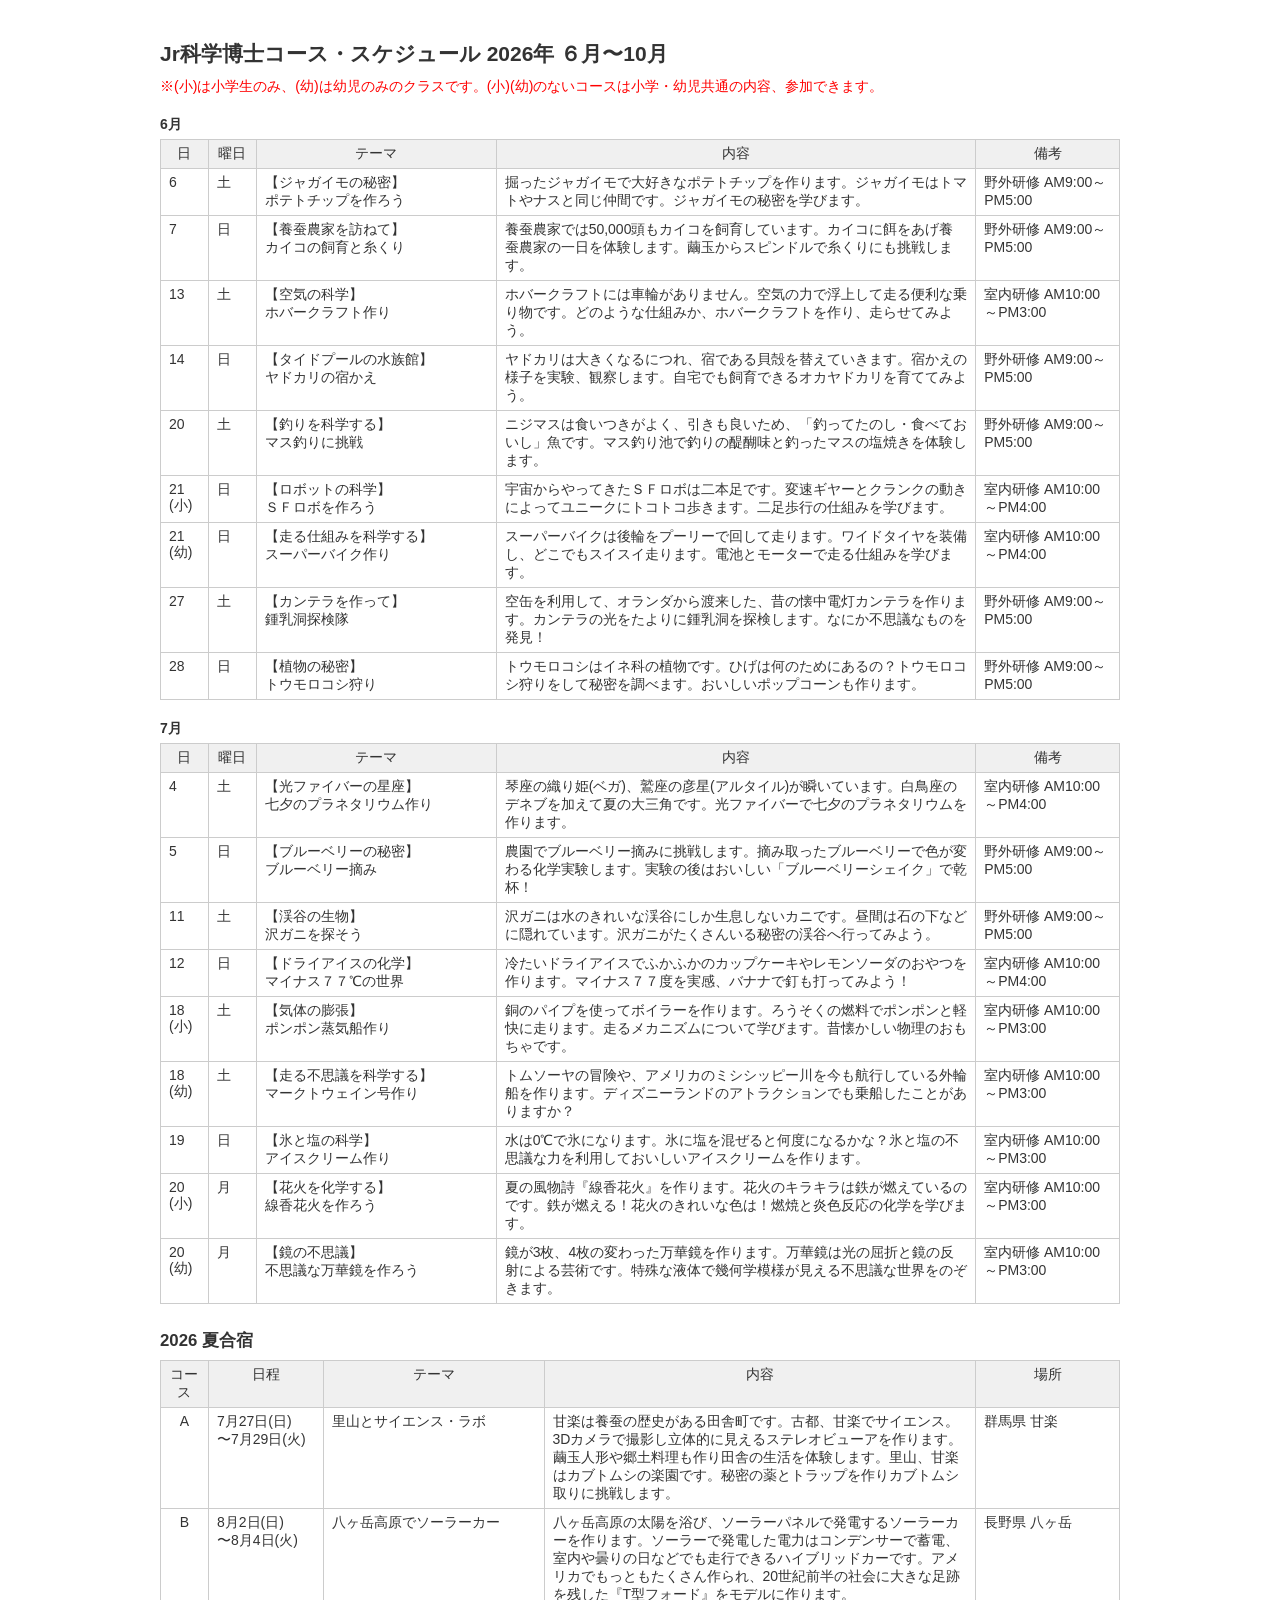
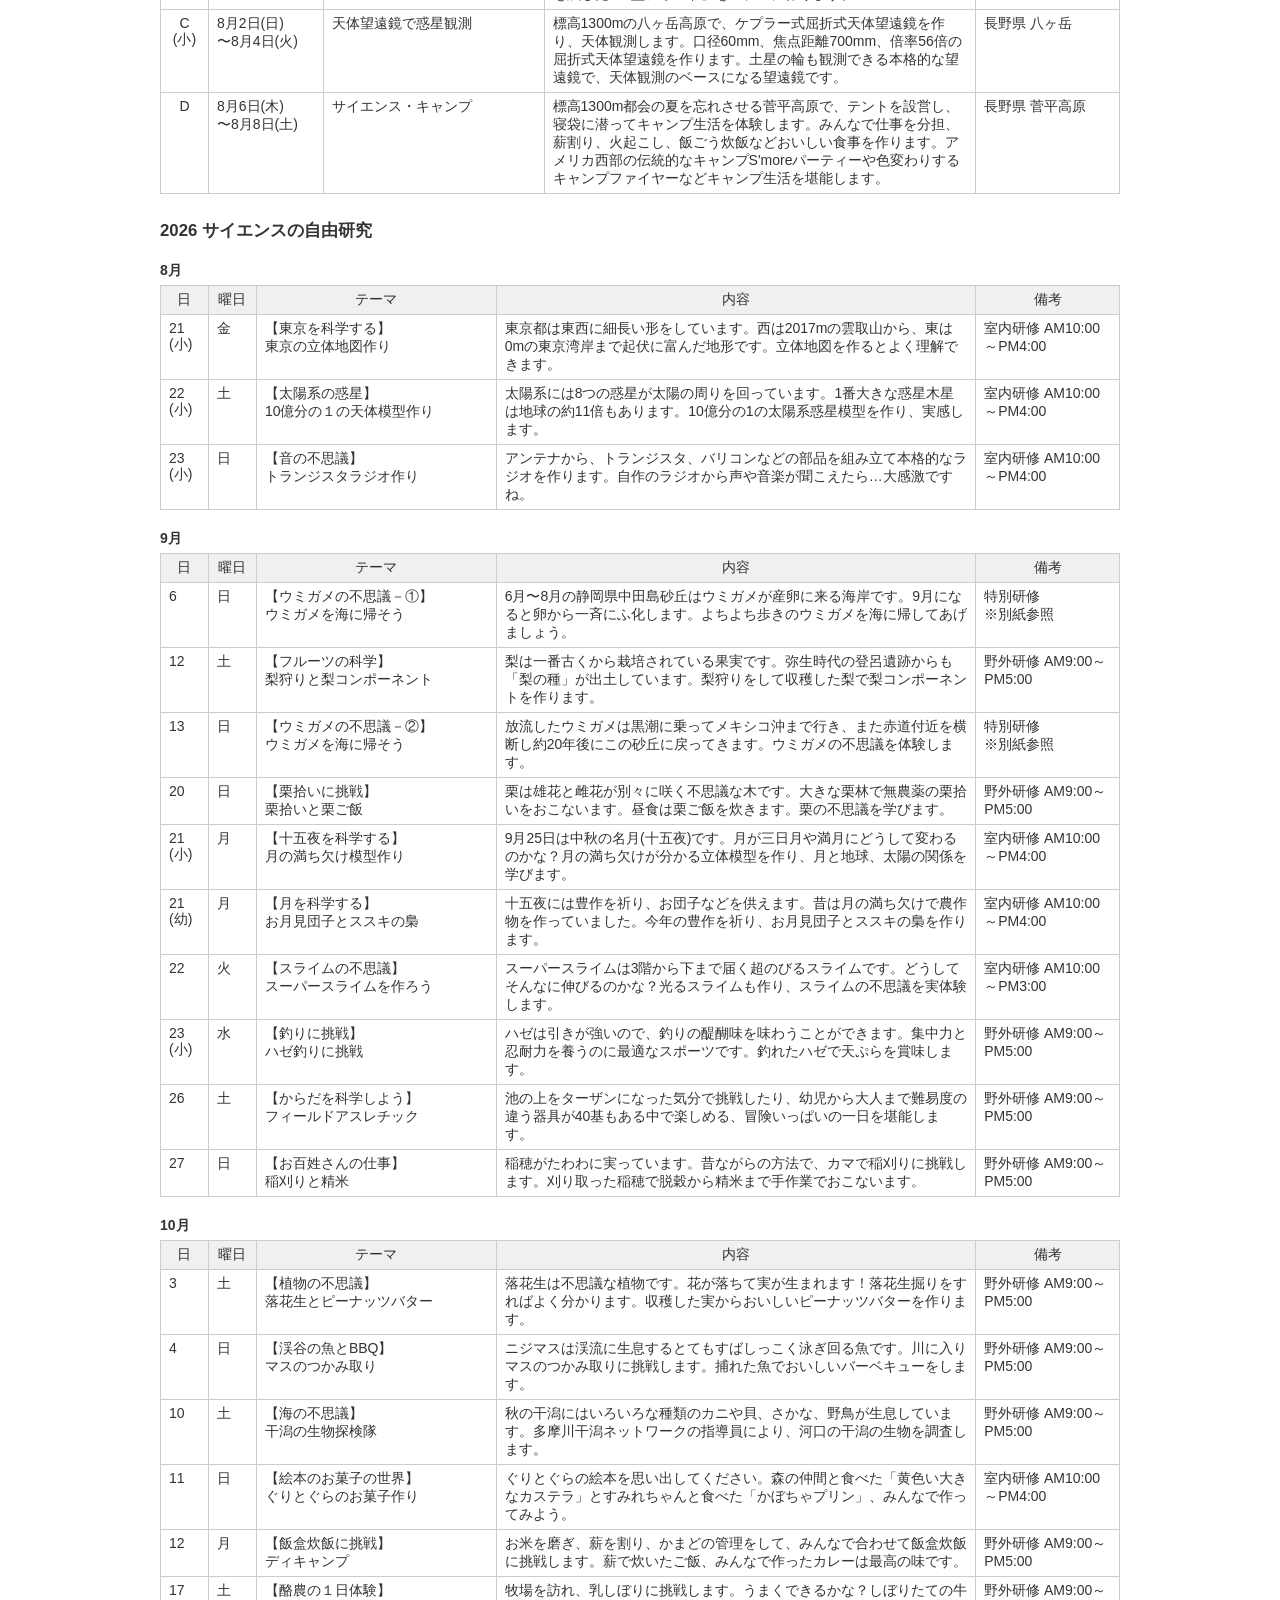
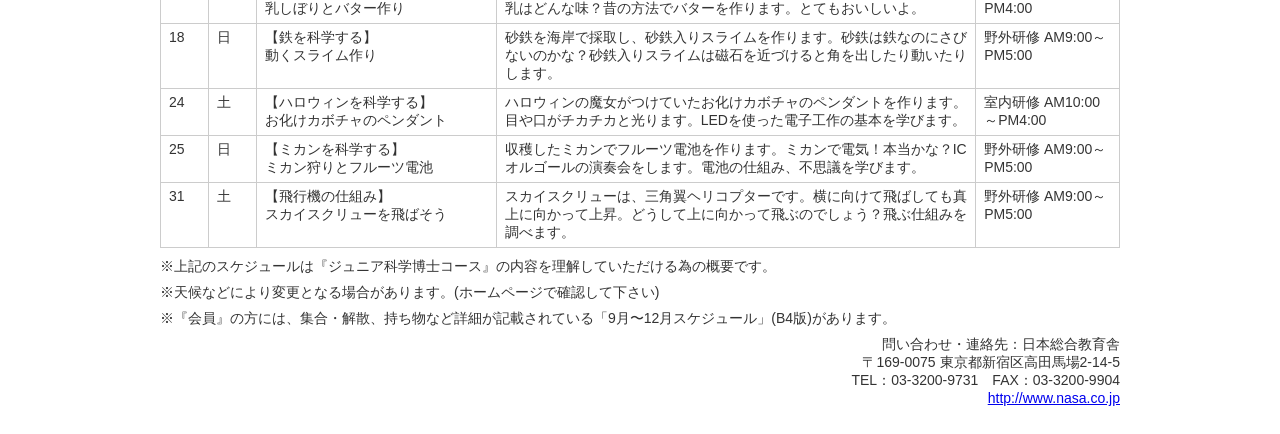
==== commit 8e745517: "Simplify design to match existing site style" ====
--- a/index.html
+++ b/index.html
@@ -3,1229 +3,448 @@
 <head>
   <meta charset="UTF-8">
   <meta name="viewport" content="width=device-width, initial-scale=1.0">
-  <title>ジュニア科学博士コース・スケジュール 2026</title>
-  <link rel="preconnect" href="https://fonts.googleapis.com">
-  <link href="https://fonts.googleapis.com/css2?family=Noto+Sans+JP:wght@400;500;700;900&display=swap" rel="stylesheet">
+  <title>ジュニア科学博士コース・スケジュール 2026年 6月〜10月</title>
   <style>
-    *, *::before, *::after { box-sizing: border-box; margin: 0; padding: 0; }
-
-    :root {
-      --jun: #2ecc71;
-      --jul: #3498db;
-      --aug: #e74c3c;
-      --sep: #e67e22;
-      --oct: #9b59b6;
-      --outdoor: #27ae60;
-      --indoor: #2980b9;
-      --special: #c0392b;
-      --bg: #f4f7fb;
-      --card: #ffffff;
-      --text: #1a1a2e;
-      --muted: #6b7280;
-      --radius: 14px;
-      --shadow: 0 2px 12px rgba(0,0,0,0.08);
+    body {
+      font-family: 'Meiryo', 'メイリオ', 'MS PGothic', sans-serif;
+      font-size: 14px;
+      color: #333333;
+      max-width: 960px;
+      margin: 0 auto;
+      padding: 20px;
     }
-
-    body {
-      font-family: 'Noto Sans JP', sans-serif;
-      background: var(--bg);
-      color: var(--text);
-      line-height: 1.7;
+    h2 { font-size: 1.5em; margin: 20px 0 10px; }
+    h3 { font-size: 1.2em; margin: 25px 0 8px; }
+    h5 { font-size: 1.0em; margin: 20px 0 5px; }
+    table {
+      border-collapse: collapse;
+      width: 100%;
+      margin-bottom: 10px;
     }
-
-    /* ── HERO ── */
-    .hero {
-      background: linear-gradient(135deg, #0f2027, #203a43, #2c5364);
-      color: #fff;
-      padding: 56px 24px 48px;
-      text-align: center;
-      position: relative;
-      overflow: hidden;
+    th, td {
+      border: 1px solid #cccccc;
+      padding: 5px 8px;
+      vertical-align: top;
+      font-size: 14px;
     }
-    .hero::before {
-      content: '⚗️🔭🧬🔬🌍🚀';
-      position: absolute;
-      font-size: 120px;
-      opacity: 0.04;
-      top: -20px;
-      left: 50%;
-      transform: translateX(-50%);
-      white-space: nowrap;
-      letter-spacing: 12px;
-    }
-    .hero-label {
-      display: inline-block;
-      background: rgba(255,255,255,0.15);
-      border: 1px solid rgba(255,255,255,0.3);
-      border-radius: 999px;
-      padding: 4px 16px;
-      font-size: 0.78rem;
-      letter-spacing: 0.12em;
-      margin-bottom: 16px;
-    }
-    .hero h1 {
-      font-size: clamp(1.5rem, 4vw, 2.4rem);
-      font-weight: 900;
-      letter-spacing: 0.04em;
-      line-height: 1.3;
-    }
-    .hero h1 span { color: #ffd700; }
-    .hero-sub {
-      margin-top: 10px;
-      font-size: 0.95rem;
-      opacity: 0.8;
-    }
-    .hero-badges {
-      display: flex;
-      justify-content: center;
-      gap: 12px;
-      margin-top: 20px;
-      flex-wrap: wrap;
-    }
-    .hero-badge {
-      display: flex;
-      align-items: center;
-      gap: 6px;
-      background: rgba(255,255,255,0.12);
-      border-radius: 8px;
-      padding: 5px 14px;
-      font-size: 0.82rem;
-    }
-    .dot { width: 10px; height: 10px; border-radius: 50%; display: inline-block; }
-
-    /* ── LEGEND ── */
-    .legend {
-      display: flex;
-      justify-content: center;
-      gap: 20px;
-      flex-wrap: wrap;
-      padding: 16px 24px;
-      background: #fff;
-      border-bottom: 1px solid #e5e7eb;
-      font-size: 0.82rem;
-      color: var(--muted);
-    }
-    .legend-item { display: flex; align-items: center; gap: 6px; }
-
-    /* ── MAIN ── */
-    .container {
-      max-width: 1100px;
-      margin: 0 auto;
-      padding: 40px 20px 60px;
-    }
-
-    /* ── MONTH SECTION ── */
-    .month-section { margin-bottom: 52px; }
-    .month-header {
-      display: flex;
-      align-items: center;
-      gap: 16px;
-      margin-bottom: 20px;
-    }
-    .month-badge {
-      width: 64px;
-      height: 64px;
-      border-radius: 50%;
-      display: flex;
-      flex-direction: column;
-      align-items: center;
-      justify-content: center;
-      color: #fff;
-      font-weight: 900;
-      flex-shrink: 0;
-      box-shadow: 0 4px 16px rgba(0,0,0,0.18);
-    }
-    .month-badge .num { font-size: 1.6rem; line-height: 1; }
-    .month-badge .unit { font-size: 0.7rem; }
-    .month-title { font-size: 1.35rem; font-weight: 700; }
-    .month-count { font-size: 0.83rem; color: var(--muted); margin-top: 2px; }
-
-    .m-jun .month-badge { background: var(--jun); }
-    .m-jul .month-badge { background: var(--jul); }
-    .m-sep .month-badge { background: var(--sep); }
-    .m-oct .month-badge { background: var(--oct); }
-
-    /* ── CARDS GRID ── */
-    .cards {
-      display: grid;
-      grid-template-columns: repeat(auto-fill, minmax(320px, 1fr));
-      gap: 16px;
-    }
-
-    .card {
-      background: var(--card);
-      border-radius: var(--radius);
-      box-shadow: var(--shadow);
-      overflow: hidden;
-      display: flex;
-      flex-direction: column;
-      border-top: 4px solid #ddd;
-      transition: transform 0.15s, box-shadow 0.15s;
-    }
-    .card:hover {
-      transform: translateY(-3px);
-      box-shadow: 0 6px 24px rgba(0,0,0,0.12);
-    }
-    .m-jun .card { border-top-color: var(--jun); }
-    .m-jul .card { border-top-color: var(--jul); }
-    .m-sep .card { border-top-color: var(--sep); }
-    .m-oct .card { border-top-color: var(--oct); }
-
-    .card-head {
-      display: flex;
-      align-items: flex-start;
-      gap: 12px;
-      padding: 16px 16px 10px;
-    }
-    .card-date {
-      text-align: center;
-      min-width: 48px;
-      flex-shrink: 0;
-    }
-    .card-date .day { font-size: 1.6rem; font-weight: 900; line-height: 1; }
-    .card-date .weekday {
-      font-size: 0.72rem;
-      color: var(--muted);
-      margin-top: 2px;
-    }
-    .card-date .weekday.sat { color: #2980b9; }
-    .card-date .weekday.sun, .card-date .weekday.hol { color: #e74c3c; }
-
-    .card-titles { flex: 1; }
-    .card-theme {
-      font-weight: 700;
-      font-size: 0.95rem;
-      line-height: 1.4;
-    }
-    .card-sub {
-      font-size: 0.8rem;
-      color: var(--muted);
-      margin-top: 3px;
-    }
-
-    .card-body {
-      padding: 0 16px 14px;
-      font-size: 0.87rem;
-      color: #374151;
-      line-height: 1.75;
-      flex: 1;
-    }
-
-    .card-foot {
-      display: flex;
-      align-items: center;
-      justify-content: space-between;
-      padding: 10px 16px;
-      background: #f9fafb;
-      border-top: 1px solid #f0f0f0;
-      gap: 8px;
-      flex-wrap: wrap;
-    }
-    .tag {
-      display: inline-flex;
-      align-items: center;
-      gap: 4px;
-      border-radius: 6px;
-      padding: 3px 10px;
-      font-size: 0.75rem;
-      font-weight: 700;
-    }
-    .tag-outdoor { background: #dcfce7; color: var(--outdoor); }
-    .tag-indoor  { background: #dbeafe; color: var(--indoor); }
-    .tag-special { background: #fee2e2; color: var(--special); }
-    .tag-elem    { background: #fef9c3; color: #92400e; }
-    .tag-yoji    { background: #fce7f3; color: #9d174d; }
-
-    .time-badge {
-      font-size: 0.78rem;
-      color: var(--muted);
-      display: flex;
-      align-items: center;
-      gap: 4px;
-    }
-
-    /* ── SUMMER CAMP ── */
-    .camp-section {
-      margin-bottom: 52px;
-    }
-    .camp-header {
-      background: linear-gradient(135deg, #ff6b35, #f7931e);
-      color: #fff;
-      border-radius: var(--radius) var(--radius) 0 0;
-      padding: 20px 24px;
-    }
-    .camp-header h2 { font-size: 1.3rem; font-weight: 900; }
-    .camp-header p { font-size: 0.85rem; opacity: 0.85; margin-top: 4px; }
-
-    .camp-cards {
-      display: grid;
-      grid-template-columns: repeat(auto-fill, minmax(340px, 1fr));
-      gap: 0;
-      border: 2px solid #f7931e;
-      border-top: none;
-      border-radius: 0 0 var(--radius) var(--radius);
-      overflow: hidden;
-    }
-    .camp-card {
-      background: #fff;
-      padding: 20px;
-      border-right: 1px solid #fde8d0;
-      border-bottom: 1px solid #fde8d0;
-    }
-    .camp-card:last-child { border-right: none; }
-    .camp-card-top {
-      display: flex;
-      align-items: center;
-      gap: 12px;
-      margin-bottom: 12px;
-    }
-    .camp-label {
-      width: 40px;
-      height: 40px;
-      background: linear-gradient(135deg, #ff6b35, #f7931e);
-      color: #fff;
-      border-radius: 10px;
-      display: flex;
-      align-items: center;
-      justify-content: center;
-      font-weight: 900;
-      font-size: 1.1rem;
-      flex-shrink: 0;
-    }
-    .camp-meta { flex: 1; }
-    .camp-dates {
-      font-weight: 700;
-      font-size: 0.92rem;
-      color: #c05621;
-    }
-    .camp-location {
-      font-size: 0.78rem;
-      color: var(--muted);
-      margin-top: 2px;
-    }
-    .camp-title {
-      font-weight: 700;
-      font-size: 0.95rem;
-      margin-bottom: 8px;
-      color: var(--text);
-    }
-    .camp-body {
-      font-size: 0.85rem;
-      color: #374151;
-      line-height: 1.75;
-    }
-
-    /* ── FREE RESEARCH ── */
-    .free-section {
-      margin-bottom: 52px;
-    }
-    .free-header {
-      background: linear-gradient(135deg, #667eea, #764ba2);
-      color: #fff;
-      border-radius: var(--radius) var(--radius) 0 0;
-      padding: 20px 24px;
-    }
-    .free-header h2 { font-size: 1.3rem; font-weight: 900; }
-    .free-header p { font-size: 0.85rem; opacity: 0.85; margin-top: 4px; }
-
-    .free-cards {
-      display: grid;
-      grid-template-columns: repeat(auto-fill, minmax(320px, 1fr));
-      gap: 0;
-      border: 2px solid #764ba2;
-      border-top: none;
-      border-radius: 0 0 var(--radius) var(--radius);
-      overflow: hidden;
-    }
-    .free-card {
-      background: #fff;
-      padding: 20px;
-      border-right: 1px solid #e9d5ff;
-      border-bottom: 1px solid #e9d5ff;
-    }
-
-    /* ── DIVIDER ── */
-    .section-divider {
-      display: flex;
-      align-items: center;
-      gap: 16px;
-      margin: 44px 0 32px;
-    }
-    .section-divider::before,
-    .section-divider::after {
-      content: '';
-      flex: 1;
-      height: 1px;
-      background: #e5e7eb;
-    }
-    .section-divider span {
-      font-size: 0.8rem;
-      font-weight: 700;
-      color: var(--muted);
-      letter-spacing: 0.1em;
-      white-space: nowrap;
-    }
-
-    /* ── NOTES ── */
-    .notes {
-      background: #fff;
-      border-radius: var(--radius);
-      box-shadow: var(--shadow);
-      padding: 24px 28px;
-      margin-bottom: 40px;
-    }
-    .notes h3 {
-      font-size: 0.9rem;
-      font-weight: 700;
-      color: var(--muted);
-      margin-bottom: 12px;
-      letter-spacing: 0.06em;
-    }
-    .notes ul { list-style: none; }
-    .notes li {
-      font-size: 0.87rem;
-      padding: 6px 0 6px 20px;
-      position: relative;
-      color: #374151;
-      border-bottom: 1px solid #f3f4f6;
-    }
-    .notes li:last-child { border-bottom: none; }
-    .notes li::before {
-      content: '※';
-      position: absolute;
-      left: 0;
-      color: var(--muted);
-      font-size: 0.75rem;
-    }
-
-    /* ── FOOTER ── */
-    footer {
-      background: #1a1a2e;
-      color: rgba(255,255,255,0.8);
-      padding: 36px 24px;
+    th {
+      background-color: #f0f0f0;
+      font-weight: normal;
       text-align: center;
     }
-    .footer-org {
-      font-size: 1.3rem;
-      font-weight: 700;
-      color: #fff;
-      margin-bottom: 10px;
-    }
-    .footer-info {
-      font-size: 0.88rem;
-      line-height: 2;
-      opacity: 0.75;
-    }
-    .footer-url a {
-      color: #ffd700;
-      text-decoration: none;
-      font-size: 0.9rem;
-    }
-    .footer-url a:hover { text-decoration: underline; }
-
-    @media (max-width: 600px) {
-      .cards { grid-template-columns: 1fr; }
-      .camp-cards { grid-template-columns: 1fr; }
-      .free-cards { grid-template-columns: 1fr; }
-      .camp-card { border-right: none; }
-      .free-card { border-right: none; }
-    }
+    p { margin: 8px 0; }
   </style>
 </head>
 <body>
 
-<!-- ── HERO ── -->
-<header class="hero">
-  <div class="hero-label">2026年度プログラム</div>
-  <h1>ジュニア科学博士コース<br><span>スケジュール</span> 2026</h1>
-  <p class="hero-sub">６月 ～ 10月　｜　小学生・幼児対象</p>
-  <div class="hero-badges">
-    <div class="hero-badge"><span class="dot" style="background:var(--outdoor)"></span>野外研修</div>
-    <div class="hero-badge"><span class="dot" style="background:var(--indoor)"></span>室内研修</div>
-    <div class="hero-badge"><span class="dot" style="background:var(--special)"></span>特別研修</div>
-    <div class="hero-badge"><span class="dot" style="background:#ca8a04"></span>小学生クラス</div>
-    <div class="hero-badge"><span class="dot" style="background:#be185d"></span>幼児クラス</div>
-  </div>
-</header>
-
-<div class="container">
-
-  <!-- ══════════════ 6月 ══════════════ -->
-  <section class="month-section m-jun">
-    <div class="month-header">
-      <div class="month-badge"><span class="num">6</span><span class="unit">月</span></div>
-      <div>
-        <div class="month-title">6月のスケジュール</div>
-        <div class="month-count">全 9 プログラム</div>
-      </div>
-    </div>
-    <div class="cards">
-
-      <div class="card">
-        <div class="card-head">
-          <div class="card-date"><div class="day">6</div><div class="weekday sat">土曜日</div></div>
-          <div class="card-titles">
-            <div class="card-theme">ジャガイモの秘密</div>
-            <div class="card-sub">ポテトチップを作ろう</div>
-          </div>
-        </div>
-        <div class="card-body">掘ったジャガイモで大好きなポテトチップを作ります。ジャガイモはトマトやナスと同じ仲間です。ジャガイモの秘密を学びます。</div>
-        <div class="card-foot">
-          <span class="tag tag-outdoor">🌿 野外研修</span>
-          <span class="time-badge">🕘 9:00〜17:00</span>
-        </div>
-      </div>
-
-      <div class="card">
-        <div class="card-head">
-          <div class="card-date"><div class="day">7</div><div class="weekday sun">日曜日</div></div>
-          <div class="card-titles">
-            <div class="card-theme">養蚕農家を訪ねて</div>
-            <div class="card-sub">カイコの飼育と糸くり</div>
-          </div>
-        </div>
-        <div class="card-body">養蚕農家では50,000頭もカイコを飼育しています。カイコに餌をあげ養蚕農家の一日を体験します。繭玉からスピンドルで糸くりにも挑戦します。</div>
-        <div class="card-foot">
-          <span class="tag tag-outdoor">🌿 野外研修</span>
-          <span class="time-badge">🕘 9:00〜17:00</span>
-        </div>
-      </div>
-
-      <div class="card">
-        <div class="card-head">
-          <div class="card-date"><div class="day">13</div><div class="weekday sat">土曜日</div></div>
-          <div class="card-titles">
-            <div class="card-theme">空気の科学</div>
-            <div class="card-sub">ホバークラフト作り</div>
-          </div>
-        </div>
-        <div class="card-body">ホバークラフトには車輪がありません。空気の力で浮上して走る便利な乗り物です。どのような仕組みか、ホバークラフトを作り、走らせてみよう。</div>
-        <div class="card-foot">
-          <span class="tag tag-indoor">🏠 室内研修</span>
-          <span class="time-badge">🕙 10:00〜15:00</span>
-        </div>
-      </div>
-
-      <div class="card">
-        <div class="card-head">
-          <div class="card-date"><div class="day">14</div><div class="weekday sun">日曜日</div></div>
-          <div class="card-titles">
-            <div class="card-theme">タイドプールの水族館</div>
-            <div class="card-sub">ヤドカリの宿かえ</div>
-          </div>
-        </div>
-        <div class="card-body">ヤドカリは大きくなるにつれ、宿である貝殻を替えていきます。宿かえの様子を実験、観察します。自宅でも飼育できるオカヤドカリを育ててみよう。</div>
-        <div class="card-foot">
-          <span class="tag tag-outdoor">🌿 野外研修</span>
-          <span class="time-badge">🕘 9:00〜17:00</span>
-        </div>
-      </div>
-
-      <div class="card">
-        <div class="card-head">
-          <div class="card-date"><div class="day">20</div><div class="weekday sat">土曜日</div></div>
-          <div class="card-titles">
-            <div class="card-theme">釣りを科学する</div>
-            <div class="card-sub">マス釣りに挑戦</div>
-          </div>
-        </div>
-        <div class="card-body">ニジマスは食いつきがよく、引きも良いため、「釣ってたのし・食べておいし」魚です。マス釣り池で釣りの醍醐味と釣ったマスの塩焼きを体験します。</div>
-        <div class="card-foot">
-          <span class="tag tag-outdoor">🌿 野外研修</span>
-          <span class="time-badge">🕘 9:00〜17:00</span>
-        </div>
-      </div>
-
-      <div class="card">
-        <div class="card-head">
-          <div class="card-date"><div class="day">21</div><div class="weekday sun">日曜日</div></div>
-          <div class="card-titles">
-            <div class="card-theme">ロボットの科学</div>
-            <div class="card-sub">ＳＦロボを作ろう</div>
-          </div>
-        </div>
-        <div class="card-body">宇宙からやってきたＳＦロボは二本足です。変速ギヤーとクランクの動きによってユニークにトコトコ歩きます。二足歩行の仕組みを学びます。</div>
-        <div class="card-foot">
-          <span class="tag tag-indoor">🏠 室内研修</span>
-          <span class="tag tag-elem">小 小学生</span>
-          <span class="time-badge">🕙 10:00〜16:00</span>
-        </div>
-      </div>
-
-      <div class="card">
-        <div class="card-head">
-          <div class="card-date"><div class="day">21</div><div class="weekday sun">日曜日</div></div>
-          <div class="card-titles">
-            <div class="card-theme">走る仕組みを科学する</div>
-            <div class="card-sub">スーパーバイク作り</div>
-          </div>
-        </div>
-        <div class="card-body">スーパーバイクは後輪をプーリーで回して走ります。ワイドタイヤを装備し、どこでもスイスイ走ります。電池とモーターで走る仕組みを学びます。</div>
-        <div class="card-foot">
-          <span class="tag tag-indoor">🏠 室内研修</span>
-          <span class="tag tag-yoji">幼 幼児</span>
-          <span class="time-badge">🕙 10:00〜16:00</span>
-        </div>
-      </div>
-
-      <div class="card">
-        <div class="card-head">
-          <div class="card-date"><div class="day">27</div><div class="weekday sat">土曜日</div></div>
-          <div class="card-titles">
-            <div class="card-theme">カンテラを作って</div>
-            <div class="card-sub">鍾乳洞探検隊</div>
-          </div>
-        </div>
-        <div class="card-body">空缶を利用して、オランダから渡来した昔の懐中電灯カンテラを作ります。カンテラの光をたよりに鍾乳洞を探検します。なにか不思議なものを発見！</div>
-        <div class="card-foot">
-          <span class="tag tag-outdoor">🌿 野外研修</span>
-          <span class="time-badge">🕘 9:00〜17:00</span>
-        </div>
-      </div>
-
-      <div class="card">
-        <div class="card-head">
-          <div class="card-date"><div class="day">28</div><div class="weekday sun">日曜日</div></div>
-          <div class="card-titles">
-            <div class="card-theme">植物の秘密</div>
-            <div class="card-sub">トウモロコシ狩り</div>
-          </div>
-        </div>
-        <div class="card-body">トウモロコシはイネ科の植物です。ひげは何のためにあるの？トウモロコシ狩りをして秘密を調べます。おいしいポップコーンも作ります。</div>
-        <div class="card-foot">
-          <span class="tag tag-outdoor">🌿 野外研修</span>
-          <span class="time-badge">🕘 9:00〜17:00</span>
-        </div>
-      </div>
-
-    </div>
-  </section>
-
-  <!-- ══════════════ 7月 ══════════════ -->
-  <section class="month-section m-jul">
-    <div class="month-header">
-      <div class="month-badge"><span class="num">7</span><span class="unit">月</span></div>
-      <div>
-        <div class="month-title">7月のスケジュール</div>
-        <div class="month-count">全 9 プログラム</div>
-      </div>
-    </div>
-    <div class="cards">
-
-      <div class="card">
-        <div class="card-head">
-          <div class="card-date"><div class="day">4</div><div class="weekday sat">土曜日</div></div>
-          <div class="card-titles">
-            <div class="card-theme">光ファイバーの星座</div>
-            <div class="card-sub">七夕のプラネタリウム作り</div>
-          </div>
-        </div>
-        <div class="card-body">琴座の織り姫(ベガ)、鷲座の彦星(アルタイル)が瞬いています。白鳥座のデネブを加えて夏の大三角です。光ファイバーで七夕のプラネタリウムを作ります。</div>
-        <div class="card-foot">
-          <span class="tag tag-indoor">🏠 室内研修</span>
-          <span class="time-badge">🕙 10:00〜16:00</span>
-        </div>
-      </div>
-
-      <div class="card">
-        <div class="card-head">
-          <div class="card-date"><div class="day">5</div><div class="weekday sun">日曜日</div></div>
-          <div class="card-titles">
-            <div class="card-theme">ブルーベリーの秘密</div>
-            <div class="card-sub">ブルーベリー摘み</div>
-          </div>
-        </div>
-        <div class="card-body">農園でブルーベリー摘みに挑戦します。摘み取ったブルーベリーで色が変わる化学実験をします。実験の後はおいしい「ブルーベリーシェイク」で乾杯！</div>
-        <div class="card-foot">
-          <span class="tag tag-outdoor">🌿 野外研修</span>
-          <span class="time-badge">🕘 9:00〜17:00</span>
-        </div>
-      </div>
-
-      <div class="card">
-        <div class="card-head">
-          <div class="card-date"><div class="day">11</div><div class="weekday sat">土曜日</div></div>
-          <div class="card-titles">
-            <div class="card-theme">渓谷の生物</div>
-            <div class="card-sub">沢ガニを探そう</div>
-          </div>
-        </div>
-        <div class="card-body">沢ガニは水のきれいな渓谷にしか生息しないカニです。昼間は石の下などに隠れています。沢ガニがたくさんいる秘密の渓谷へ行ってみよう。</div>
-        <div class="card-foot">
-          <span class="tag tag-outdoor">🌿 野外研修</span>
-          <span class="time-badge">🕘 9:00〜17:00</span>
-        </div>
-      </div>
-
-      <div class="card">
-        <div class="card-head">
-          <div class="card-date"><div class="day">12</div><div class="weekday sun">日曜日</div></div>
-          <div class="card-titles">
-            <div class="card-theme">ドライアイスの化学</div>
-            <div class="card-sub">マイナス77℃の世界</div>
-          </div>
-        </div>
-        <div class="card-body">冷たいドライアイスでふかふかのカップケーキやレモンソーダのおやつを作ります。マイナス77度を実感、バナナで釘も打ってみよう！</div>
-        <div class="card-foot">
-          <span class="tag tag-indoor">🏠 室内研修</span>
-          <span class="time-badge">🕙 10:00〜16:00</span>
-        </div>
-      </div>
-
-      <div class="card">
-        <div class="card-head">
-          <div class="card-date"><div class="day">18</div><div class="weekday sat">土曜日</div></div>
-          <div class="card-titles">
-            <div class="card-theme">気体の膨張</div>
-            <div class="card-sub">ポンポン蒸気船作り</div>
-          </div>
-        </div>
-        <div class="card-body">銅のパイプを使ってボイラーを作ります。ろうそくの燃料でポンポンと軽快に走ります。走るメカニズムについて学びます。昔懐かしい物理のおもちゃです。</div>
-        <div class="card-foot">
-          <span class="tag tag-indoor">🏠 室内研修</span>
-          <span class="tag tag-elem">小 小学生</span>
-          <span class="time-badge">🕙 10:00〜15:00</span>
-        </div>
-      </div>
-
-      <div class="card">
-        <div class="card-head">
-          <div class="card-date"><div class="day">18</div><div class="weekday sat">土曜日</div></div>
-          <div class="card-titles">
-            <div class="card-theme">走る不思議を科学する</div>
-            <div class="card-sub">マークトウェイン号作り</div>
-          </div>
-        </div>
-        <div class="card-body">トムソーヤの冒険や、アメリカのミシシッピー川を今も航行している外輪船を作ります。ディズニーランドのアトラクションでも乗船したことがありますか？</div>
-        <div class="card-foot">
-          <span class="tag tag-indoor">🏠 室内研修</span>
-          <span class="tag tag-yoji">幼 幼児</span>
-          <span class="time-badge">🕙 10:00〜15:00</span>
-        </div>
-      </div>
-
-      <div class="card">
-        <div class="card-head">
-          <div class="card-date"><div class="day">19</div><div class="weekday sun">日曜日</div></div>
-          <div class="card-titles">
-            <div class="card-theme">氷と塩の科学</div>
-            <div class="card-sub">アイスクリーム作り</div>
-          </div>
-        </div>
-        <div class="card-body">水は0℃で氷になります。氷に塩を混ぜると何度になるかな？氷と塩の不思議な力を利用しておいしいアイスクリームを作ります。</div>
-        <div class="card-foot">
-          <span class="tag tag-indoor">🏠 室内研修</span>
-          <span class="time-badge">🕙 10:00〜15:00</span>
-        </div>
-      </div>
-
-      <div class="card">
-        <div class="card-head">
-          <div class="card-date"><div class="day">20</div><div class="weekday hol">月曜日</div></div>
-          <div class="card-titles">
-            <div class="card-theme">花火を化学する</div>
-            <div class="card-sub">線香花火を作ろう</div>
-          </div>
-        </div>
-        <div class="card-body">夏の風物詩「線香花火」を作ります。花火のキラキラは鉄が燃えているのです。鉄が燃える！花火のきれいな色は！燃焼と炎色反応の化学を学びます。</div>
-        <div class="card-foot">
-          <span class="tag tag-indoor">🏠 室内研修</span>
-          <span class="tag tag-elem">小 小学生</span>
-          <span class="time-badge">🕙 10:00〜15:00</span>
-        </div>
-      </div>
-
-      <div class="card">
-        <div class="card-head">
-          <div class="card-date"><div class="day">20</div><div class="weekday hol">月曜日</div></div>
-          <div class="card-titles">
-            <div class="card-theme">鏡の不思議</div>
-            <div class="card-sub">不思議な万華鏡を作ろう</div>
-          </div>
-        </div>
-        <div class="card-body">鏡が3枚、4枚の変わった万華鏡を作ります。万華鏡は光の屈折と鏡の反射による芸術です。特殊な液体で幾何学模様が見える不思議な世界をのぞきます。</div>
-        <div class="card-foot">
-          <span class="tag tag-indoor">🏠 室内研修</span>
-          <span class="tag tag-yoji">幼 幼児</span>
-          <span class="time-badge">🕙 10:00〜15:00</span>
-        </div>
-      </div>
-
-    </div>
-  </section>
-
-  <!-- ══════════════ 夏合宿 ══════════════ -->
-  <div class="section-divider"><span>🏕️ 特別企画</span></div>
-  <section class="camp-section">
-    <div class="camp-header">
-      <h2>🏕️ 2026 夏合宿</h2>
-      <p>7月27日〜8月8日　｜　自然の中でサイエンスを体験する宿泊プログラム</p>
-    </div>
-    <div class="camp-cards">
-
-      <div class="camp-card">
-        <div class="camp-card-top">
-          <div class="camp-label">A</div>
-          <div class="camp-meta">
-            <div class="camp-dates">7月27日（日）〜 7月29日（火）</div>
-            <div class="camp-location">📍 群馬県 甘楽</div>
-          </div>
-        </div>
-        <div class="camp-title">里山とサイエンス・ラボ</div>
-        <div class="camp-body">甘楽は養蚕の歴史がある田舎町です。古都、甘楽でサイエンス。3Dカメラで撮影し立体的に見えるステレオビューアを作ります。繭玉人形や郷土料理も作り田舎の生活を体験します。里山、甘楽はカブトムシの楽園です。秘密の薬とトラップを作りカブトムシ取りに挑戦します。</div>
-      </div>
-
-      <div class="camp-card">
-        <div class="camp-card-top">
-          <div class="camp-label">B</div>
-          <div class="camp-meta">
-            <div class="camp-dates">8月2日（日）〜 8月4日（火）</div>
-            <div class="camp-location">📍 長野県 八ヶ岳</div>
-          </div>
-        </div>
-        <div class="camp-title">八ヶ岳高原でソーラーカー</div>
-        <div class="camp-body">八ヶ岳高原の太陽を浴び、ソーラーパネルで発電するソーラーカーを作ります。発電した電力はコンデンサーで蓄電し、曇りの日でも走行できるハイブリッドカーです。アメリカで多く作られた『T型フォード』をモデルに作ります。</div>
-      </div>
-
-      <div class="camp-card">
-        <div class="camp-card-top">
-          <div class="camp-label">C</div>
-          <div class="camp-meta">
-            <div class="camp-dates">8月2日（日）〜 8月4日（火）</div>
-            <div class="camp-location">📍 長野県 八ヶ岳　<span style="font-size:0.78rem;color:#c05621">※小学生のみ</span></div>
-          </div>
-        </div>
-        <div class="camp-title">天体望遠鏡で惑星観測</div>
-        <div class="camp-body">標高1300mの八ヶ岳高原で、ケプラー式屈折式天体望遠鏡を作り天体観測します。口径60mm・焦点距離700mm・倍率56倍の本格的な望遠鏡で、土星の輪も観測できます。天体観測のベースになる望遠鏡です。</div>
-      </div>
-
-      <div class="camp-card">
-        <div class="camp-card-top">
-          <div class="camp-label">D</div>
-          <div class="camp-meta">
-            <div class="camp-dates">8月6日（木）〜 8月8日（土）</div>
-            <div class="camp-location">📍 長野県 菅平高原</div>
-          </div>
-        </div>
-        <div class="camp-title">サイエンス・キャンプ</div>
-        <div class="camp-body">標高1300mの菅平高原で、テントを設営し寝袋に潜ってキャンプ生活を体験します。薪割り・火起こし・飯ごう炊飯でおいしい食事を作ります。アメリカ西部の伝統的なキャンプS'moreパーティーや色変わりするキャンプファイヤーも！</div>
-      </div>
-
-    </div>
-  </section>
-
-  <!-- ══════════════ 自由研究（8月） ══════════════ -->
-  <section class="free-section">
-    <div class="free-header">
-      <h2>🔬 2026 サイエンスの自由研究　〈8月〉</h2>
-      <p>8月21日（金）〜23日（日）　｜　小学生対象・室内研修　10:00〜16:00</p>
-    </div>
-    <div class="free-cards">
-
-      <div class="free-card">
-        <div style="display:flex;align-items:flex-start;gap:12px;margin-bottom:10px;">
-          <div style="text-align:center;min-width:48px;">
-            <div style="font-size:1.5rem;font-weight:900;line-height:1;">21</div>
-            <div style="font-size:0.7rem;color:var(--muted);">金曜日</div>
-          </div>
-          <div>
-            <div style="font-weight:700;font-size:0.95rem;">東京を科学する</div>
-            <div style="font-size:0.8rem;color:var(--muted);">東京の立体地図作り</div>
-          </div>
-        </div>
-        <div style="font-size:0.87rem;color:#374151;line-height:1.75;">東京都は東西に細長い形をしています。西は2017mの雲取山から、東は0mの東京湾岸まで起伏に富んだ地形です。立体地図を作るとよく理解できます。</div>
-        <div style="margin-top:10px;"><span class="tag tag-elem">小 小学生</span></div>
-      </div>
-
-      <div class="free-card">
-        <div style="display:flex;align-items:flex-start;gap:12px;margin-bottom:10px;">
-          <div style="text-align:center;min-width:48px;">
-            <div style="font-size:1.5rem;font-weight:900;line-height:1;">22</div>
-            <div style="font-size:0.7rem;color:var(--muted);">土曜日</div>
-          </div>
-          <div>
-            <div style="font-weight:700;font-size:0.95rem;">太陽系の惑星</div>
-            <div style="font-size:0.8rem;color:var(--muted);">10億分の１の天体模型作り</div>
-          </div>
-        </div>
-        <div style="font-size:0.87rem;color:#374151;line-height:1.75;">太陽系には8つの惑星が太陽の周りを回っています。1番大きな惑星木星は地球の約11倍もあります。10億分の1の太陽系惑星模型を作り、実感します。</div>
-        <div style="margin-top:10px;"><span class="tag tag-elem">小 小学生</span></div>
-      </div>
-
-      <div class="free-card">
-        <div style="display:flex;align-items:flex-start;gap:12px;margin-bottom:10px;">
-          <div style="text-align:center;min-width:48px;">
-            <div style="font-size:1.5rem;font-weight:900;line-height:1;">23</div>
-            <div style="font-size:0.7rem;color:var(--muted);">日曜日</div>
-          </div>
-          <div>
-            <div style="font-weight:700;font-size:0.95rem;">音の不思議</div>
-            <div style="font-size:0.8rem;color:var(--muted);">トランジスタラジオ作り</div>
-          </div>
-        </div>
-        <div style="font-size:0.87rem;color:#374151;line-height:1.75;">アンテナから、トランジスタ、バリコンなどの部品を組み立て本格的なラジオを作ります。自作のラジオから声や音楽が聞こえたら…大感激ですね。</div>
-        <div style="margin-top:10px;"><span class="tag tag-elem">小 小学生</span></div>
-      </div>
-
-    </div>
-  </section>
-
-  <!-- ══════════════ 9月 ══════════════ -->
-  <div class="section-divider"><span>秋のプログラム</span></div>
-  <section class="month-section m-sep">
-    <div class="month-header">
-      <div class="month-badge"><span class="num">9</span><span class="unit">月</span></div>
-      <div>
-        <div class="month-title">9月のスケジュール</div>
-        <div class="month-count">全 10 プログラム</div>
-      </div>
-    </div>
-    <div class="cards">
-
-      <div class="card">
-        <div class="card-head">
-          <div class="card-date"><div class="day">6</div><div class="weekday sun">日曜日</div></div>
-          <div class="card-titles">
-            <div class="card-theme">ウミガメの不思議 ①</div>
-            <div class="card-sub">ウミガメを海に帰そう</div>
-          </div>
-        </div>
-        <div class="card-body">6月〜8月の静岡県中田島砂丘はウミガメが産卵に来る海岸です。9月になると卵から一斉にふ化します。よちよち歩きのウミガメを海に帰してあげましょう。</div>
-        <div class="card-foot">
-          <span class="tag tag-special">⭐ 特別研修</span>
-          <span class="time-badge">📄 別紙参照</span>
-        </div>
-      </div>
-
-      <div class="card">
-        <div class="card-head">
-          <div class="card-date"><div class="day">12</div><div class="weekday sat">土曜日</div></div>
-          <div class="card-titles">
-            <div class="card-theme">フルーツの科学</div>
-            <div class="card-sub">梨狩りと梨コンポーネント</div>
-          </div>
-        </div>
-        <div class="card-body">梨は一番古くから栽培されている果実です。弥生時代の登呂遺跡からも「梨の種」が出土しています。梨狩りをして収穫した梨で梨コンポーネントを作ります。</div>
-        <div class="card-foot">
-          <span class="tag tag-outdoor">🌿 野外研修</span>
-          <span class="time-badge">🕘 9:00〜17:00</span>
-        </div>
-      </div>
-
-      <div class="card">
-        <div class="card-head">
-          <div class="card-date"><div class="day">13</div><div class="weekday sun">日曜日</div></div>
-          <div class="card-titles">
-            <div class="card-theme">ウミガメの不思議 ②</div>
-            <div class="card-sub">ウミガメを海に帰そう</div>
-          </div>
-        </div>
-        <div class="card-body">放流したウミガメは黒潮に乗ってメキシコ沖まで行き、また赤道付近を横断し約20年後にこの砂丘に戻ってきます。ウミガメの不思議を体験します。</div>
-        <div class="card-foot">
-          <span class="tag tag-special">⭐ 特別研修</span>
-          <span class="time-badge">📄 別紙参照</span>
-        </div>
-      </div>
-
-      <div class="card">
-        <div class="card-head">
-          <div class="card-date"><div class="day">20</div><div class="weekday sun">日曜日</div></div>
-          <div class="card-titles">
-            <div class="card-theme">栗拾いに挑戦</div>
-            <div class="card-sub">栗拾いと栗ご飯</div>
-          </div>
-        </div>
-        <div class="card-body">栗は雄花と雌花が別々に咲く不思議な木です。大きな栗林で無農薬の栗拾いをおこないます。昼食は栗ご飯を炊きます。栗の不思議を学びます。</div>
-        <div class="card-foot">
-          <span class="tag tag-outdoor">🌿 野外研修</span>
-          <span class="time-badge">🕘 9:00〜17:00</span>
-        </div>
-      </div>
-
-      <div class="card">
-        <div class="card-head">
-          <div class="card-date"><div class="day">21</div><div class="weekday hol">月曜日</div></div>
-          <div class="card-titles">
-            <div class="card-theme">十五夜を科学する</div>
-            <div class="card-sub">月の満ち欠け模型作り</div>
-          </div>
-        </div>
-        <div class="card-body">9月25日は中秋の名月(十五夜)です。月が三日月や満月にどうして変わるのかな？月の満ち欠けが分かる立体模型を作り、月と地球、太陽の関係を学びます。</div>
-        <div class="card-foot">
-          <span class="tag tag-indoor">🏠 室内研修</span>
-          <span class="tag tag-elem">小 小学生</span>
-          <span class="time-badge">🕙 10:00〜16:00</span>
-        </div>
-      </div>
-
-      <div class="card">
-        <div class="card-head">
-          <div class="card-date"><div class="day">21</div><div class="weekday hol">月曜日</div></div>
-          <div class="card-titles">
-            <div class="card-theme">月を科学する</div>
-            <div class="card-sub">お月見団子とススキの梟</div>
-          </div>
-        </div>
-        <div class="card-body">十五夜には豊作を祈り、お団子などを供えます。昔は月の満ち欠けで農作物を作っていました。今年の豊作を祈り、お月見団子とススキの梟を作ります。</div>
-        <div class="card-foot">
-          <span class="tag tag-indoor">🏠 室内研修</span>
-          <span class="tag tag-yoji">幼 幼児</span>
-          <span class="time-badge">🕙 10:00〜16:00</span>
-        </div>
-      </div>
-
-      <div class="card">
-        <div class="card-head">
-          <div class="card-date"><div class="day">22</div><div class="weekday">火曜日</div></div>
-          <div class="card-titles">
-            <div class="card-theme">スライムの不思議</div>
-            <div class="card-sub">スーパースライムを作ろう</div>
-          </div>
-        </div>
-        <div class="card-body">スーパースライムは3階から下まで届く超のびるスライムです。どうしてそんなに伸びるのかな？光るスライムも作り、スライムの不思議を実体験します。</div>
-        <div class="card-foot">
-          <span class="tag tag-indoor">🏠 室内研修</span>
-          <span class="time-badge">🕙 10:00〜15:00</span>
-        </div>
-      </div>
-
-      <div class="card">
-        <div class="card-head">
-          <div class="card-date"><div class="day">23</div><div class="weekday">水曜日</div></div>
-          <div class="card-titles">
-            <div class="card-theme">釣りに挑戦</div>
-            <div class="card-sub">ハゼ釣りに挑戦</div>
-          </div>
-        </div>
-        <div class="card-body">ハゼは引きが強いので、釣りの醍醐味を味わうことができます。集中力と忍耐力を養うのに最適なスポーツです。釣れたハゼで天ぷらを賞味します。</div>
-        <div class="card-foot">
-          <span class="tag tag-outdoor">🌿 野外研修</span>
-          <span class="tag tag-elem">小 小学生</span>
-          <span class="time-badge">🕘 9:00〜17:00</span>
-        </div>
-      </div>
-
-      <div class="card">
-        <div class="card-head">
-          <div class="card-date"><div class="day">26</div><div class="weekday sat">土曜日</div></div>
-          <div class="card-titles">
-            <div class="card-theme">からだを科学しよう</div>
-            <div class="card-sub">フィールドアスレチック</div>
-          </div>
-        </div>
-        <div class="card-body">池の上をターザンになった気分で挑戦したり、幼児から大人まで難易度の違う器具が40基もある中で楽しめる、冒険いっぱいの一日を堪能します。</div>
-        <div class="card-foot">
-          <span class="tag tag-outdoor">🌿 野外研修</span>
-          <span class="time-badge">🕘 9:00〜17:00</span>
-        </div>
-      </div>
-
-      <div class="card">
-        <div class="card-head">
-          <div class="card-date"><div class="day">27</div><div class="weekday sun">日曜日</div></div>
-          <div class="card-titles">
-            <div class="card-theme">お百姓さんの仕事</div>
-            <div class="card-sub">稲刈りと精米</div>
-          </div>
-        </div>
-        <div class="card-body">稲穂がたわわに実っています。昔ながらの方法で、カマで稲刈りに挑戦します。刈り取った稲穂で脱穀から精米まで手作業でおこないます。</div>
-        <div class="card-foot">
-          <span class="tag tag-outdoor">🌿 野外研修</span>
-          <span class="time-badge">🕘 9:00〜17:00</span>
-        </div>
-      </div>
-
-    </div>
-  </section>
-
-  <!-- ══════════════ 10月 ══════════════ -->
-  <section class="month-section m-oct">
-    <div class="month-header">
-      <div class="month-badge"><span class="num">10</span><span class="unit">月</span></div>
-      <div>
-        <div class="month-title">10月のスケジュール</div>
-        <div class="month-count">全 10 プログラム</div>
-      </div>
-    </div>
-    <div class="cards">
-
-      <div class="card">
-        <div class="card-head">
-          <div class="card-date"><div class="day">3</div><div class="weekday sat">土曜日</div></div>
-          <div class="card-titles">
-            <div class="card-theme">植物の不思議</div>
-            <div class="card-sub">落花生とピーナッツバター</div>
-          </div>
-        </div>
-        <div class="card-body">落花生は不思議な植物です。花が落ちて実が生まれます！落花生掘りをすればよく分かります。収穫した実からおいしいピーナッツバターを作ります。</div>
-        <div class="card-foot">
-          <span class="tag tag-outdoor">🌿 野外研修</span>
-          <span class="time-badge">🕘 9:00〜17:00</span>
-        </div>
-      </div>
-
-      <div class="card">
-        <div class="card-head">
-          <div class="card-date"><div class="day">4</div><div class="weekday sun">日曜日</div></div>
-          <div class="card-titles">
-            <div class="card-theme">渓谷の魚とBBQ</div>
-            <div class="card-sub">マスのつかみ取り</div>
-          </div>
-        </div>
-        <div class="card-body">ニジマスは渓流に生息するとてもすばしっこく泳ぎ回る魚です。川に入りマスのつかみ取りに挑戦します。捕れた魚でおいしいバーベキューをします。</div>
-        <div class="card-foot">
-          <span class="tag tag-outdoor">🌿 野外研修</span>
-          <span class="time-badge">🕘 9:00〜17:00</span>
-        </div>
-      </div>
-
-      <div class="card">
-        <div class="card-head">
-          <div class="card-date"><div class="day">10</div><div class="weekday sat">土曜日</div></div>
-          <div class="card-titles">
-            <div class="card-theme">海の不思議</div>
-            <div class="card-sub">干潟の生物探検隊</div>
-          </div>
-        </div>
-        <div class="card-body">秋の干潟にはいろいろな種類のカニや貝、さかな、野鳥が生息しています。多摩川干潟ネットワークの指導員により、河口の干潟の生物を調査します。</div>
-        <div class="card-foot">
-          <span class="tag tag-outdoor">🌿 野外研修</span>
-          <span class="time-badge">🕘 9:00〜17:00</span>
-        </div>
-      </div>
-
-      <div class="card">
-        <div class="card-head">
-          <div class="card-date"><div class="day">11</div><div class="weekday sun">日曜日</div></div>
-          <div class="card-titles">
-            <div class="card-theme">絵本のお菓子の世界</div>
-            <div class="card-sub">ぐりとぐらのお菓子作り</div>
-          </div>
-        </div>
-        <div class="card-body">ぐりとぐらの絵本を思い出してください。森の仲間と食べた「黄色い大きなカステラ」とすみれちゃんと食べた「かぼちゃプリン」、みんなで作ってみよう。</div>
-        <div class="card-foot">
-          <span class="tag tag-indoor">🏠 室内研修</span>
-          <span class="time-badge">🕙 10:00〜16:00</span>
-        </div>
-      </div>
-
-      <div class="card">
-        <div class="card-head">
-          <div class="card-date"><div class="day">12</div><div class="weekday hol">月曜日</div></div>
-          <div class="card-titles">
-            <div class="card-theme">飯盒炊飯に挑戦</div>
-            <div class="card-sub">ディキャンプ</div>
-          </div>
-        </div>
-        <div class="card-body">お米を磨ぎ、薪を割り、かまどの管理をして、みんなで合わせて飯盒炊飯に挑戦します。薪で炊いたご飯、みんなで作ったカレーは最高の味です。</div>
-        <div class="card-foot">
-          <span class="tag tag-outdoor">🌿 野外研修</span>
-          <span class="time-badge">🕘 9:00〜17:00</span>
-        </div>
-      </div>
-
-      <div class="card">
-        <div class="card-head">
-          <div class="card-date"><div class="day">17</div><div class="weekday sat">土曜日</div></div>
-          <div class="card-titles">
-            <div class="card-theme">酪農の１日体験</div>
-            <div class="card-sub">乳しぼりとバター作り</div>
-          </div>
-        </div>
-        <div class="card-body">牧場を訪れ、乳しぼりに挑戦します。うまくできるかな？しぼりたての牛乳はどんな味？昔の方法でバターを作ります。とてもおいしいよ。</div>
-        <div class="card-foot">
-          <span class="tag tag-outdoor">🌿 野外研修</span>
-          <span class="time-badge">🕘 9:00〜16:00</span>
-        </div>
-      </div>
-
-      <div class="card">
-        <div class="card-head">
-          <div class="card-date"><div class="day">18</div><div class="weekday sun">日曜日</div></div>
-          <div class="card-titles">
-            <div class="card-theme">鉄を科学する</div>
-            <div class="card-sub">動くスライム作り</div>
-          </div>
-        </div>
-        <div class="card-body">砂鉄を海岸で採取し、砂鉄入りスライムを作ります。砂鉄は鉄なのにさびないのかな？砂鉄入りスライムは磁石を近づけると角を出したり動いたりします。</div>
-        <div class="card-foot">
-          <span class="tag tag-outdoor">🌿 野外研修</span>
-          <span class="time-badge">🕘 9:00〜17:00</span>
-        </div>
-      </div>
-
-      <div class="card">
-        <div class="card-head">
-          <div class="card-date"><div class="day">24</div><div class="weekday sat">土曜日</div></div>
-          <div class="card-titles">
-            <div class="card-theme">ハロウィンを科学する</div>
-            <div class="card-sub">お化けカボチャのペンダント</div>
-          </div>
-        </div>
-        <div class="card-body">ハロウィンの魔女がつけていたお化けカボチャのペンダントを作ります。目や口がチカチカと光ります。LEDを使った電子工作の基本を学びます。</div>
-        <div class="card-foot">
-          <span class="tag tag-indoor">🏠 室内研修</span>
-          <span class="time-badge">🕙 10:00〜16:00</span>
-        </div>
-      </div>
-
-      <div class="card">
-        <div class="card-head">
-          <div class="card-date"><div class="day">25</div><div class="weekday sun">日曜日</div></div>
-          <div class="card-titles">
-            <div class="card-theme">ミカンを科学する</div>
-            <div class="card-sub">ミカン狩りとフルーツ電池</div>
-          </div>
-        </div>
-        <div class="card-body">収穫したミカンでフルーツ電池を作ります。ミカンで電気！本当かな？ICオルゴールの演奏会をします。電池の仕組み、不思議を学びます。</div>
-        <div class="card-foot">
-          <span class="tag tag-outdoor">🌿 野外研修</span>
-          <span class="time-badge">🕘 9:00〜17:00</span>
-        </div>
-      </div>
-
-      <div class="card">
-        <div class="card-head">
-          <div class="card-date"><div class="day">31</div><div class="weekday sat">土曜日</div></div>
-          <div class="card-titles">
-            <div class="card-theme">飛行機の仕組み</div>
-            <div class="card-sub">スカイスクリューを飛ばそう</div>
-          </div>
-        </div>
-        <div class="card-body">スカイスクリューは、三角翼ヘリコプターです。横に向けて飛ばしても真上に向かって上昇。どうして上に向かって飛ぶのでしょう？飛ぶ仕組みを調べます。</div>
-        <div class="card-foot">
-          <span class="tag tag-outdoor">🌿 野外研修</span>
-          <span class="time-badge">🕘 9:00〜17:00</span>
-        </div>
-      </div>
-
-    </div>
-  </section>
-
-  <!-- ══════════════ 注意事項 ══════════════ -->
-  <div class="notes">
-    <h3>ご注意・ご案内</h3>
-    <ul>
-      <li>上記のスケジュールは「ジュニア科学博士コース」の内容を理解していただけるための概要です。</li>
-      <li>天候などにより変更となる場合があります。（ホームページでご確認ください）</li>
-      <li>「会員」の方には、集合・解散、持ち物など詳細が記載されている「9月〜12月スケジュール」(B4版)があります。</li>
-      <li>（小）は小学生のみ、（幼）は幼児のみのクラスです。（小）（幼）のないコースは小学・幼児共通の内容です。</li>
-    </ul>
-  </div>
-
-</div><!-- /container -->
-
-<!-- ── FOOTER ── -->
-<footer>
-  <div class="footer-org">日本総合教育舎</div>
-  <div class="footer-info">
-    〒169-0075　東京都新宿区高田馬場 2-14-5<br>
-    TEL：03-3200-9731　／　FAX：03-3200-9904
-  </div>
-  <div class="footer-url" style="margin-top:12px;">
-    <a href="http://www.nasa.co.jp/" target="_blank">http://www.nasa.co.jp</a>
-  </div>
-</footer>
+<h2>Jr科学博士コース・スケジュール 2026年 ６月〜10月</h2>
+
+<span style="color: #ff0000;">※(小)は小学生のみ、(幼)は幼児のみのクラスです。(小)(幼)のないコースは小学・幼児共通の内容、参加できます。</span>
+
+<h5>6月</h5>
+<table>
+  <tbody>
+    <tr>
+      <th width="5%">日</th>
+      <th width="5%">曜日</th>
+      <th width="25%">テーマ</th>
+      <th width="50%">内容</th>
+      <th width="15%">備考</th>
+    </tr>
+    <tr>
+      <td>6</td>
+      <td>土</td>
+      <td>【ジャガイモの秘密】<br>ポテトチップを作ろう</td>
+      <td>掘ったジャガイモで大好きなポテトチップを作ります。ジャガイモはトマトやナスと同じ仲間です。ジャガイモの秘密を学びます。</td>
+      <td>野外研修 AM9:00～PM5:00</td>
+    </tr>
+    <tr>
+      <td>7</td>
+      <td>日</td>
+      <td>【養蚕農家を訪ねて】<br>カイコの飼育と糸くり</td>
+      <td>養蚕農家では50,000頭もカイコを飼育しています。カイコに餌をあげ養蚕農家の一日を体験します。繭玉からスピンドルで糸くりにも挑戦します。</td>
+      <td>野外研修 AM9:00～PM5:00</td>
+    </tr>
+    <tr>
+      <td>13</td>
+      <td>土</td>
+      <td>【空気の科学】<br>ホバークラフト作り</td>
+      <td>ホバークラフトには車輪がありません。空気の力で浮上して走る便利な乗り物です。どのような仕組みか、ホバークラフトを作り、走らせてみよう。</td>
+      <td>室内研修 AM10:00～PM3:00</td>
+    </tr>
+    <tr>
+      <td>14</td>
+      <td>日</td>
+      <td>【タイドプールの水族館】<br>ヤドカリの宿かえ</td>
+      <td>ヤドカリは大きくなるにつれ、宿である貝殻を替えていきます。宿かえの様子を実験、観察します。自宅でも飼育できるオカヤドカリを育ててみよう。</td>
+      <td>野外研修 AM9:00～PM5:00</td>
+    </tr>
+    <tr>
+      <td>20</td>
+      <td>土</td>
+      <td>【釣りを科学する】<br>マス釣りに挑戦</td>
+      <td>ニジマスは食いつきがよく、引きも良いため、「釣ってたのし・食べておいし」魚です。マス釣り池で釣りの醍醐味と釣ったマスの塩焼きを体験します。</td>
+      <td>野外研修 AM9:00～PM5:00</td>
+    </tr>
+    <tr>
+      <td>21<br>(小)</td>
+      <td>日</td>
+      <td>【ロボットの科学】<br>ＳＦロボを作ろう</td>
+      <td>宇宙からやってきたＳＦロボは二本足です。変速ギヤーとクランクの動きによってユニークにトコトコ歩きます。二足歩行の仕組みを学びます。</td>
+      <td>室内研修 AM10:00～PM4:00</td>
+    </tr>
+    <tr>
+      <td>21<br>(幼)</td>
+      <td>日</td>
+      <td>【走る仕組みを科学する】<br>スーパーバイク作り</td>
+      <td>スーパーバイクは後輪をプーリーで回して走ります。ワイドタイヤを装備し、どこでもスイスイ走ります。電池とモーターで走る仕組みを学びます。</td>
+      <td>室内研修 AM10:00～PM4:00</td>
+    </tr>
+    <tr>
+      <td>27</td>
+      <td>土</td>
+      <td>【カンテラを作って】<br>鍾乳洞探検隊</td>
+      <td>空缶を利用して、オランダから渡来した、昔の懐中電灯カンテラを作ります。カンテラの光をたよりに鍾乳洞を探検します。なにか不思議なものを発見！</td>
+      <td>野外研修 AM9:00～PM5:00</td>
+    </tr>
+    <tr>
+      <td>28</td>
+      <td>日</td>
+      <td>【植物の秘密】<br>トウモロコシ狩り</td>
+      <td>トウモロコシはイネ科の植物です。ひげは何のためにあるの？トウモロコシ狩りをして秘密を調べます。おいしいポップコーンも作ります。</td>
+      <td>野外研修 AM9:00～PM5:00</td>
+    </tr>
+  </tbody>
+</table>
+
+<h5>7月</h5>
+<table>
+  <tbody>
+    <tr>
+      <th width="5%">日</th>
+      <th width="5%">曜日</th>
+      <th width="25%">テーマ</th>
+      <th width="50%">内容</th>
+      <th width="15%">備考</th>
+    </tr>
+    <tr>
+      <td>4</td>
+      <td>土</td>
+      <td>【光ファイバーの星座】<br>七夕のプラネタリウム作り</td>
+      <td>琴座の織り姫(ベガ)、鷲座の彦星(アルタイル)が瞬いています。白鳥座のデネブを加えて夏の大三角です。光ファイバーで七夕のプラネタリウムを作ります。</td>
+      <td>室内研修 AM10:00～PM4:00</td>
+    </tr>
+    <tr>
+      <td>5</td>
+      <td>日</td>
+      <td>【ブルーベリーの秘密】<br>ブルーベリー摘み</td>
+      <td>農園でブルーベリー摘みに挑戦します。摘み取ったブルーベリーで色が変わる化学実験します。実験の後はおいしい「ブルーベリーシェイク」で乾杯！</td>
+      <td>野外研修 AM9:00～PM5:00</td>
+    </tr>
+    <tr>
+      <td>11</td>
+      <td>土</td>
+      <td>【渓谷の生物】<br>沢ガニを探そう</td>
+      <td>沢ガニは水のきれいな渓谷にしか生息しないカニです。昼間は石の下などに隠れています。沢ガニがたくさんいる秘密の渓谷へ行ってみよう。</td>
+      <td>野外研修 AM9:00～PM5:00</td>
+    </tr>
+    <tr>
+      <td>12</td>
+      <td>日</td>
+      <td>【ドライアイスの化学】<br>マイナス７７℃の世界</td>
+      <td>冷たいドライアイスでふかふかのカップケーキやレモンソーダのおやつを作ります。マイナス７７度を実感、バナナで釘も打ってみよう！</td>
+      <td>室内研修 AM10:00～PM4:00</td>
+    </tr>
+    <tr>
+      <td>18<br>(小)</td>
+      <td>土</td>
+      <td>【気体の膨張】<br>ポンポン蒸気船作り</td>
+      <td>銅のパイプを使ってボイラーを作ります。ろうそくの燃料でポンポンと軽快に走ります。走るメカニズムについて学びます。昔懐かしい物理のおもちゃです。</td>
+      <td>室内研修 AM10:00～PM3:00</td>
+    </tr>
+    <tr>
+      <td>18<br>(幼)</td>
+      <td>土</td>
+      <td>【走る不思議を科学する】<br>マークトウェイン号作り</td>
+      <td>トムソーヤの冒険や、アメリカのミシシッピー川を今も航行している外輪船を作ります。ディズニーランドのアトラクションでも乗船したことがありますか？</td>
+      <td>室内研修 AM10:00～PM3:00</td>
+    </tr>
+    <tr>
+      <td>19</td>
+      <td>日</td>
+      <td>【氷と塩の科学】<br>アイスクリーム作り</td>
+      <td>水は0℃で氷になります。氷に塩を混ぜると何度になるかな？氷と塩の不思議な力を利用しておいしいアイスクリームを作ります。</td>
+      <td>室内研修 AM10:00～PM3:00</td>
+    </tr>
+    <tr>
+      <td>20<br>(小)</td>
+      <td>月</td>
+      <td>【花火を化学する】<br>線香花火を作ろう</td>
+      <td>夏の風物詩『線香花火』を作ります。花火のキラキラは鉄が燃えているのです。鉄が燃える！花火のきれいな色は！燃焼と炎色反応の化学を学びます。</td>
+      <td>室内研修 AM10:00～PM3:00</td>
+    </tr>
+    <tr>
+      <td>20<br>(幼)</td>
+      <td>月</td>
+      <td>【鏡の不思議】<br>不思議な万華鏡を作ろう</td>
+      <td>鏡が3枚、4枚の変わった万華鏡を作ります。万華鏡は光の屈折と鏡の反射による芸術です。特殊な液体で幾何学模様が見える不思議な世界をのぞきます。</td>
+      <td>室内研修 AM10:00～PM3:00</td>
+    </tr>
+  </tbody>
+</table>
+
+<h3>2026 夏合宿</h3>
+<table>
+  <tbody>
+    <tr>
+      <th width="5%">コース</th>
+      <th width="12%">日程</th>
+      <th width="23%">テーマ</th>
+      <th width="45%">内容</th>
+      <th width="15%">場所</th>
+    </tr>
+    <tr>
+      <td style="text-align:center;">A</td>
+      <td>7月27日(日)<br>〜7月29日(火)</td>
+      <td>里山とサイエンス・ラボ</td>
+      <td>甘楽は養蚕の歴史がある田舎町です。古都、甘楽でサイエンス。3Dカメラで撮影し立体的に見えるステレオビューアを作ります。繭玉人形や郷土料理も作り田舎の生活を体験します。里山、甘楽はカブトムシの楽園です。秘密の薬とトラップを作りカブトムシ取りに挑戦します。</td>
+      <td>群馬県 甘楽</td>
+    </tr>
+    <tr>
+      <td style="text-align:center;">B</td>
+      <td>8月2日(日)<br>〜8月4日(火)</td>
+      <td>八ヶ岳高原でソーラーカー</td>
+      <td>八ヶ岳高原の太陽を浴び、ソーラーパネルで発電するソーラーカーを作ります。ソーラーで発電した電力はコンデンサーで蓄電、室内や曇りの日などでも走行できるハイブリッドカーです。アメリカでもっともたくさん作られ、20世紀前半の社会に大きな足跡を残した『T型フォード』をモデルに作ります。</td>
+      <td>長野県 八ヶ岳</td>
+    </tr>
+    <tr>
+      <td style="text-align:center;">C<br>(小)</td>
+      <td>8月2日(日)<br>〜8月4日(火)</td>
+      <td>天体望遠鏡で惑星観測</td>
+      <td>標高1300mの八ヶ岳高原で、ケプラー式屈折式天体望遠鏡を作り、天体観測します。口径60mm、焦点距離700mm、倍率56倍の屈折式天体望遠鏡を作ります。土星の輪も観測できる本格的な望遠鏡で、天体観測のベースになる望遠鏡です。</td>
+      <td>長野県 八ヶ岳</td>
+    </tr>
+    <tr>
+      <td style="text-align:center;">D</td>
+      <td>8月6日(木)<br>〜8月8日(土)</td>
+      <td>サイエンス・キャンプ</td>
+      <td>標高1300m都会の夏を忘れさせる菅平高原で、テントを設営し、寝袋に潜ってキャンプ生活を体験します。みんなで仕事を分担、薪割り、火起こし、飯ごう炊飯などおいしい食事を作ります。アメリカ西部の伝統的なキャンプS'moreパーティーや色変わりするキャンプファイヤーなどキャンプ生活を堪能します。</td>
+      <td>長野県 菅平高原</td>
+    </tr>
+  </tbody>
+</table>
+
+<h3>2026 サイエンスの自由研究</h3>
+<h5>8月</h5>
+<table>
+  <tbody>
+    <tr>
+      <th width="5%">日</th>
+      <th width="5%">曜日</th>
+      <th width="25%">テーマ</th>
+      <th width="50%">内容</th>
+      <th width="15%">備考</th>
+    </tr>
+    <tr>
+      <td>21<br>(小)</td>
+      <td>金</td>
+      <td>【東京を科学する】<br>東京の立体地図作り</td>
+      <td>東京都は東西に細長い形をしています。西は2017mの雲取山から、東は0mの東京湾岸まで起伏に富んだ地形です。立体地図を作るとよく理解できます。</td>
+      <td>室内研修 AM10:00～PM4:00</td>
+    </tr>
+    <tr>
+      <td>22<br>(小)</td>
+      <td>土</td>
+      <td>【太陽系の惑星】<br>10億分の１の天体模型作り</td>
+      <td>太陽系には8つの惑星が太陽の周りを回っています。1番大きな惑星木星は地球の約11倍もあります。10億分の1の太陽系惑星模型を作り、実感します。</td>
+      <td>室内研修 AM10:00～PM4:00</td>
+    </tr>
+    <tr>
+      <td>23<br>(小)</td>
+      <td>日</td>
+      <td>【音の不思議】<br>トランジスタラジオ作り</td>
+      <td>アンテナから、トランジスタ、バリコンなどの部品を組み立て本格的なラジオを作ります。自作のラジオから声や音楽が聞こえたら…大感激ですね。</td>
+      <td>室内研修 AM10:00～PM4:00</td>
+    </tr>
+  </tbody>
+</table>
+
+<h5>9月</h5>
+<table>
+  <tbody>
+    <tr>
+      <th width="5%">日</th>
+      <th width="5%">曜日</th>
+      <th width="25%">テーマ</th>
+      <th width="50%">内容</th>
+      <th width="15%">備考</th>
+    </tr>
+    <tr>
+      <td>6</td>
+      <td>日</td>
+      <td>【ウミガメの不思議－①】<br>ウミガメを海に帰そう</td>
+      <td>6月〜8月の静岡県中田島砂丘はウミガメが産卵に来る海岸です。9月になると卵から一斉にふ化します。よちよち歩きのウミガメを海に帰してあげましょう。</td>
+      <td>特別研修<br>※別紙参照</td>
+    </tr>
+    <tr>
+      <td>12</td>
+      <td>土</td>
+      <td>【フルーツの科学】<br>梨狩りと梨コンポーネント</td>
+      <td>梨は一番古くから栽培されている果実です。弥生時代の登呂遺跡からも「梨の種」が出土しています。梨狩りをして収穫した梨で梨コンポーネントを作ります。</td>
+      <td>野外研修 AM9:00～PM5:00</td>
+    </tr>
+    <tr>
+      <td>13</td>
+      <td>日</td>
+      <td>【ウミガメの不思議－②】<br>ウミガメを海に帰そう</td>
+      <td>放流したウミガメは黒潮に乗ってメキシコ沖まで行き、また赤道付近を横断し約20年後にこの砂丘に戻ってきます。ウミガメの不思議を体験します。</td>
+      <td>特別研修<br>※別紙参照</td>
+    </tr>
+    <tr>
+      <td>20</td>
+      <td>日</td>
+      <td>【栗拾いに挑戦】<br>栗拾いと栗ご飯</td>
+      <td>栗は雄花と雌花が別々に咲く不思議な木です。大きな栗林で無農薬の栗拾いをおこないます。昼食は栗ご飯を炊きます。栗の不思議を学びます。</td>
+      <td>野外研修 AM9:00～PM5:00</td>
+    </tr>
+    <tr>
+      <td>21<br>(小)</td>
+      <td>月</td>
+      <td>【十五夜を科学する】<br>月の満ち欠け模型作り</td>
+      <td>9月25日は中秋の名月(十五夜)です。月が三日月や満月にどうして変わるのかな？月の満ち欠けが分かる立体模型を作り、月と地球、太陽の関係を学びます。</td>
+      <td>室内研修 AM10:00～PM4:00</td>
+    </tr>
+    <tr>
+      <td>21<br>(幼)</td>
+      <td>月</td>
+      <td>【月を科学する】<br>お月見団子とススキの梟</td>
+      <td>十五夜には豊作を祈り、お団子などを供えます。昔は月の満ち欠けで農作物を作っていました。今年の豊作を祈り、お月見団子とススキの梟を作ります。</td>
+      <td>室内研修 AM10:00～PM4:00</td>
+    </tr>
+    <tr>
+      <td>22</td>
+      <td>火</td>
+      <td>【スライムの不思議】<br>スーパースライムを作ろう</td>
+      <td>スーパースライムは3階から下まで届く超のびるスライムです。どうしてそんなに伸びるのかな？光るスライムも作り、スライムの不思議を実体験します。</td>
+      <td>室内研修 AM10:00～PM3:00</td>
+    </tr>
+    <tr>
+      <td>23<br>(小)</td>
+      <td>水</td>
+      <td>【釣りに挑戦】<br>ハゼ釣りに挑戦</td>
+      <td>ハゼは引きが強いので、釣りの醍醐味を味わうことができます。集中力と忍耐力を養うのに最適なスポーツです。釣れたハゼで天ぷらを賞味します。</td>
+      <td>野外研修 AM9:00～PM5:00</td>
+    </tr>
+    <tr>
+      <td>26</td>
+      <td>土</td>
+      <td>【からだを科学しよう】<br>フィールドアスレチック</td>
+      <td>池の上をターザンになった気分で挑戦したり、幼児から大人まで難易度の違う器具が40基もある中で楽しめる、冒険いっぱいの一日を堪能します。</td>
+      <td>野外研修 AM9:00～PM5:00</td>
+    </tr>
+    <tr>
+      <td>27</td>
+      <td>日</td>
+      <td>【お百姓さんの仕事】<br>稲刈りと精米</td>
+      <td>稲穂がたわわに実っています。昔ながらの方法で、カマで稲刈りに挑戦します。刈り取った稲穂で脱穀から精米まで手作業でおこないます。</td>
+      <td>野外研修 AM9:00～PM5:00</td>
+    </tr>
+  </tbody>
+</table>
+
+<h5>10月</h5>
+<table>
+  <tbody>
+    <tr>
+      <th width="5%">日</th>
+      <th width="5%">曜日</th>
+      <th width="25%">テーマ</th>
+      <th width="50%">内容</th>
+      <th width="15%">備考</th>
+    </tr>
+    <tr>
+      <td>3</td>
+      <td>土</td>
+      <td>【植物の不思議】<br>落花生とピーナッツバター</td>
+      <td>落花生は不思議な植物です。花が落ちて実が生まれます！落花生掘りをすればよく分かります。収穫した実からおいしいピーナッツバターを作ります。</td>
+      <td>野外研修 AM9:00～PM5:00</td>
+    </tr>
+    <tr>
+      <td>4</td>
+      <td>日</td>
+      <td>【渓谷の魚とBBQ】<br>マスのつかみ取り</td>
+      <td>ニジマスは渓流に生息するとてもすばしっこく泳ぎ回る魚です。川に入りマスのつかみ取りに挑戦します。捕れた魚でおいしいバーベキューをします。</td>
+      <td>野外研修 AM9:00～PM5:00</td>
+    </tr>
+    <tr>
+      <td>10</td>
+      <td>土</td>
+      <td>【海の不思議】<br>干潟の生物探検隊</td>
+      <td>秋の干潟にはいろいろな種類のカニや貝、さかな、野鳥が生息しています。多摩川干潟ネットワークの指導員により、河口の干潟の生物を調査します。</td>
+      <td>野外研修 AM9:00～PM5:00</td>
+    </tr>
+    <tr>
+      <td>11</td>
+      <td>日</td>
+      <td>【絵本のお菓子の世界】<br>ぐりとぐらのお菓子作り</td>
+      <td>ぐりとぐらの絵本を思い出してください。森の仲間と食べた「黄色い大きなカステラ」とすみれちゃんと食べた「かぼちゃプリン」、みんなで作ってみよう。</td>
+      <td>室内研修 AM10:00～PM4:00</td>
+    </tr>
+    <tr>
+      <td>12</td>
+      <td>月</td>
+      <td>【飯盒炊飯に挑戦】<br>ディキャンプ</td>
+      <td>お米を磨ぎ、薪を割り、かまどの管理をして、みんなで合わせて飯盒炊飯に挑戦します。薪で炊いたご飯、みんなで作ったカレーは最高の味です。</td>
+      <td>野外研修 AM9:00～PM5:00</td>
+    </tr>
+    <tr>
+      <td>17</td>
+      <td>土</td>
+      <td>【酪農の１日体験】<br>乳しぼりとバター作り</td>
+      <td>牧場を訪れ、乳しぼりに挑戦します。うまくできるかな？しぼりたての牛乳はどんな味？昔の方法でバターを作ります。とてもおいしいよ。</td>
+      <td>野外研修 AM9:00～PM4:00</td>
+    </tr>
+    <tr>
+      <td>18</td>
+      <td>日</td>
+      <td>【鉄を科学する】<br>動くスライム作り</td>
+      <td>砂鉄を海岸で採取し、砂鉄入りスライムを作ります。砂鉄は鉄なのにさびないのかな？砂鉄入りスライムは磁石を近づけると角を出したり動いたりします。</td>
+      <td>野外研修 AM9:00～PM5:00</td>
+    </tr>
+    <tr>
+      <td>24</td>
+      <td>土</td>
+      <td>【ハロウィンを科学する】<br>お化けカボチャのペンダント</td>
+      <td>ハロウィンの魔女がつけていたお化けカボチャのペンダントを作ります。目や口がチカチカと光ります。LEDを使った電子工作の基本を学びます。</td>
+      <td>室内研修 AM10:00～PM4:00</td>
+    </tr>
+    <tr>
+      <td>25</td>
+      <td>日</td>
+      <td>【ミカンを科学する】<br>ミカン狩りとフルーツ電池</td>
+      <td>収穫したミカンでフルーツ電池を作ります。ミカンで電気！本当かな？ICオルゴールの演奏会をします。電池の仕組み、不思議を学びます。</td>
+      <td>野外研修 AM9:00～PM5:00</td>
+    </tr>
+    <tr>
+      <td>31</td>
+      <td>土</td>
+      <td>【飛行機の仕組み】<br>スカイスクリューを飛ばそう</td>
+      <td>スカイスクリューは、三角翼ヘリコプターです。横に向けて飛ばしても真上に向かって上昇。どうして上に向かって飛ぶのでしょう？飛ぶ仕組みを調べます。</td>
+      <td>野外研修 AM9:00～PM5:00</td>
+    </tr>
+  </tbody>
+</table>
+
+<p>※上記のスケジュールは『ジュニア科学博士コース』の内容を理解していただける為の概要です。</p>
+<p>※天候などにより変更となる場合があります。(ホームページで確認して下さい)</p>
+<p>※『会員』の方には、集合・解散、持ち物など詳細が記載されている「9月〜12月スケジュール」(B4版)があります。</p>
+
+<p style="text-align: right;">
+  問い合わせ・連絡先：日本総合教育舎<br>
+  〒169-0075 東京都新宿区高田馬場2-14-5<br>
+  TEL：03-3200-9731　FAX：03-3200-9904<br>
+  <a href="http://www.nasa.co.jp/">http://www.nasa.co.jp</a>
+</p>
 
 </body>
 </html>
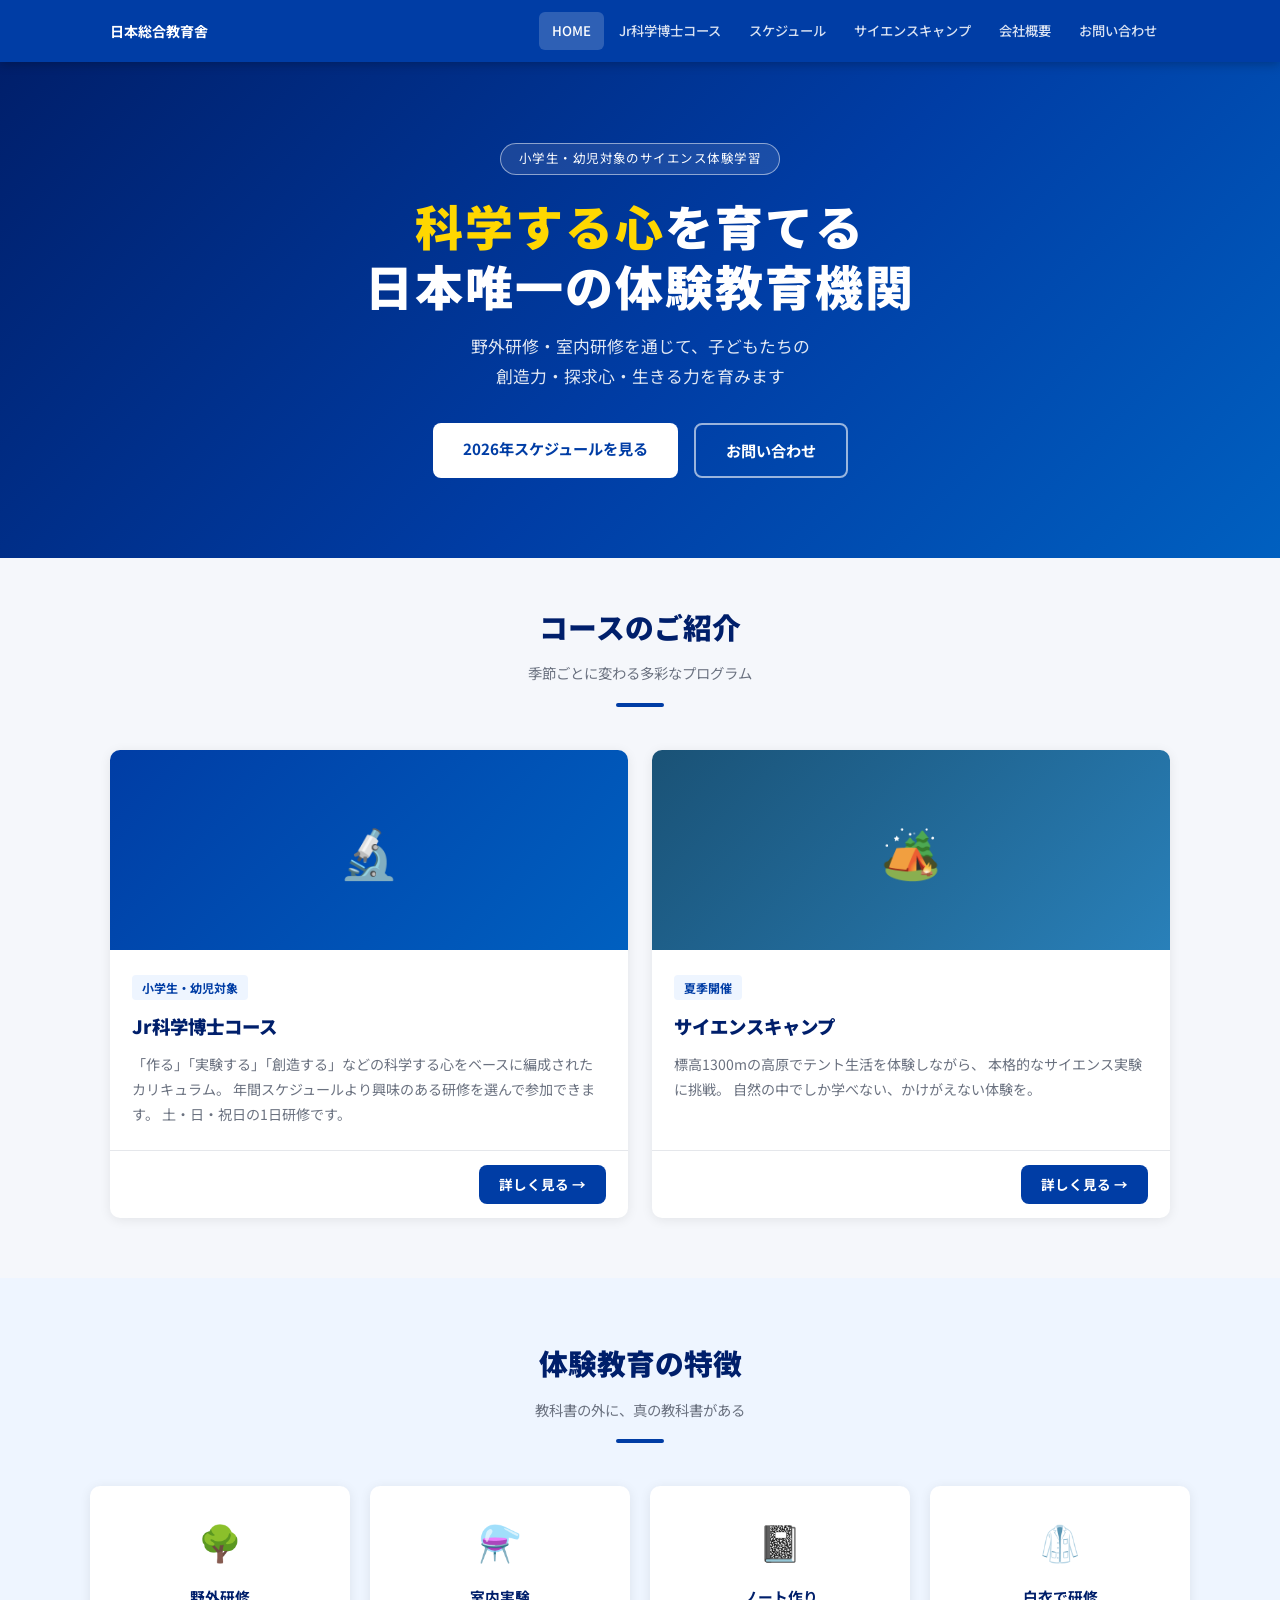
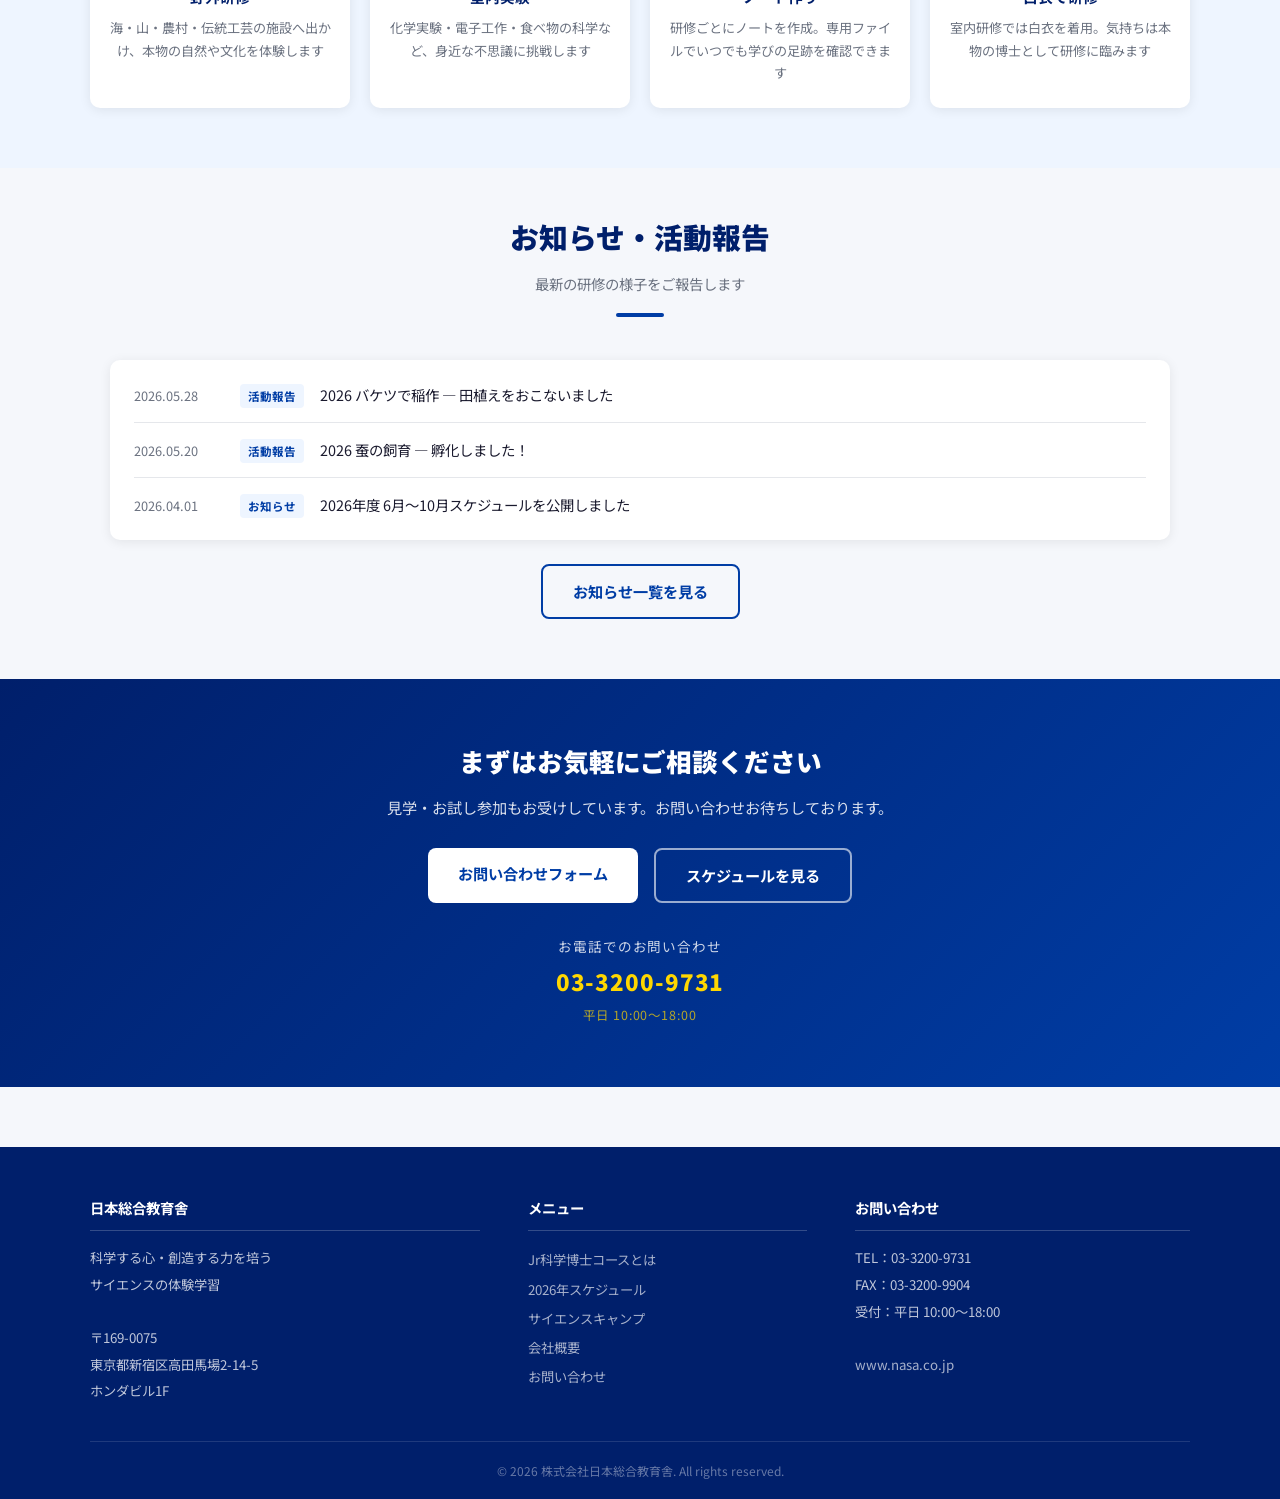
==== commit aeee1683: "Add new Samurai Blue design: shared CSS, schedule page, converter tool, updated top page Co-Authored" ====
--- a/index.html
+++ b/index.html
@@ -3,448 +3,452 @@
 <head>
   <meta charset="UTF-8">
   <meta name="viewport" content="width=device-width, initial-scale=1.0">
-  <title>ジュニア科学博士コース・スケジュール 2026年 6月〜10月</title>
+  <title>日本総合教育舎｜サイエンス体験学習</title>
+  <link rel="stylesheet" href="style.css">
   <style>
-    body {
-      font-family: 'Meiryo', 'メイリオ', 'MS PGothic', sans-serif;
-      font-size: 14px;
-      color: #333333;
-      max-width: 960px;
+    /* ── HERO ── */
+    .hero {
+      background: linear-gradient(135deg, var(--blue-dark) 0%, var(--blue) 55%, var(--blue-mid) 100%);
+      color: white;
+      padding: 80px 20px;
+      text-align: center;
+      position: relative;
+      overflow: hidden;
+      min-height: 420px;
+      display: flex;
+      align-items: center;
+      justify-content: center;
+    }
+
+    .hero-bg {
+      position: absolute;
+      inset: 0;
+      background-image: url('images/hero.jpg');
+      background-size: cover;
+      background-position: center;
+      opacity: 0.18;
+    }
+
+    .hero-content { position: relative; z-index: 1; }
+
+    .hero-eyebrow {
+      display: inline-block;
+      border: 1px solid rgba(255,255,255,0.5);
+      border-radius: 999px;
+      padding: 4px 18px;
+      font-size: 0.78rem;
+      letter-spacing: 0.12em;
+      margin-bottom: 20px;
+      background: rgba(255,255,255,0.1);
+    }
+
+    .hero h1 {
+      font-size: clamp(1.8rem, 5vw, 3rem);
+      font-weight: 900;
+      line-height: 1.25;
+      letter-spacing: 0.04em;
+    }
+
+    .hero h1 em {
+      color: #FFD700;
+      font-style: normal;
+    }
+
+    .hero-sub {
+      margin-top: 16px;
+      font-size: clamp(0.9rem, 2vw, 1.05rem);
+      opacity: 0.88;
+      line-height: 1.8;
+    }
+
+    .hero-btns {
+      margin-top: 32px;
+      display: flex;
+      gap: 16px;
+      justify-content: center;
+      flex-wrap: wrap;
+    }
+
+    /* ── COURSES ── */
+    .courses-grid {
+      display: grid;
+      grid-template-columns: 1fr 1fr;
+      gap: 24px;
+    }
+
+    .course-card {
+      background: white;
+      border-radius: var(--radius);
+      box-shadow: var(--shadow);
+      overflow: hidden;
+      display: flex;
+      flex-direction: column;
+      transition: transform 0.15s, box-shadow 0.15s;
+    }
+
+    .course-card:hover {
+      transform: translateY(-4px);
+      box-shadow: 0 8px 28px rgba(0,0,0,0.13);
+    }
+
+    .course-img {
+      width: 100%;
+      height: 200px;
+      object-fit: cover;
+      background: linear-gradient(135deg, var(--blue), var(--blue-mid));
+      display: flex;
+      align-items: center;
+      justify-content: center;
+      color: white;
+      font-size: 3rem;
+    }
+
+    .course-body { padding: 22px; flex: 1; }
+
+    .course-tag {
+      display: inline-block;
+      background: var(--blue-light);
+      color: var(--blue);
+      border-radius: 4px;
+      padding: 2px 10px;
+      font-size: 0.75rem;
+      font-weight: 700;
+      margin-bottom: 10px;
+    }
+
+    .course-body h3 {
+      font-size: 1.15rem;
+      font-weight: 900;
+      margin-bottom: 10px;
+      color: var(--blue-dark);
+    }
+
+    .course-body p { font-size: 0.88rem; color: var(--muted); line-height: 1.8; }
+
+    .course-foot {
+      padding: 14px 22px;
+      border-top: 1px solid var(--border);
+      display: flex;
+      justify-content: flex-end;
+    }
+
+    /* ── FEATURES ── */
+    .features-bg { background: var(--blue-light); padding: 60px 20px; }
+
+    .features-grid {
+      max-width: 1100px;
       margin: 0 auto;
-      padding: 20px;
-    }
-    h2 { font-size: 1.5em; margin: 20px 0 10px; }
-    h3 { font-size: 1.2em; margin: 25px 0 8px; }
-    h5 { font-size: 1.0em; margin: 20px 0 5px; }
-    table {
-      border-collapse: collapse;
-      width: 100%;
-      margin-bottom: 10px;
-    }
-    th, td {
-      border: 1px solid #cccccc;
-      padding: 5px 8px;
-      vertical-align: top;
-      font-size: 14px;
-    }
-    th {
-      background-color: #f0f0f0;
-      font-weight: normal;
+      display: grid;
+      grid-template-columns: repeat(4, 1fr);
+      gap: 20px;
+      margin-top: 36px;
+    }
+
+    .feature-item {
+      background: white;
+      border-radius: var(--radius);
+      padding: 24px 18px;
       text-align: center;
-    }
-    p { margin: 8px 0; }
+      box-shadow: var(--shadow);
+    }
+
+    .feature-icon {
+      font-size: 2.2rem;
+      margin-bottom: 12px;
+    }
+
+    .feature-item h4 {
+      font-size: 0.92rem;
+      font-weight: 700;
+      color: var(--blue-dark);
+      margin-bottom: 8px;
+    }
+
+    .feature-item p { font-size: 0.82rem; color: var(--muted); line-height: 1.7; }
+
+    /* ── NEWS ── */
+    .news-list { display: flex; flex-direction: column; gap: 0; }
+
+    .news-item {
+      display: flex;
+      align-items: baseline;
+      gap: 16px;
+      padding: 14px 0;
+      border-bottom: 1px solid var(--border);
+      text-decoration: none;
+      color: var(--text);
+    }
+
+    .news-item:last-child { border-bottom: none; }
+    .news-item:hover .news-title { color: var(--blue); text-decoration: underline; }
+
+    .news-date {
+      font-size: 0.8rem;
+      color: var(--muted);
+      white-space: nowrap;
+      min-width: 90px;
+    }
+
+    .news-label {
+      font-size: 0.72rem;
+      font-weight: 700;
+      background: var(--blue-light);
+      color: var(--blue);
+      border-radius: 4px;
+      padding: 2px 8px;
+      white-space: nowrap;
+    }
+
+    .news-title { font-size: 0.9rem; }
+
+    /* ── CTA ── */
+    .cta-section {
+      background: linear-gradient(135deg, var(--blue-dark), var(--blue));
+      color: white;
+      text-align: center;
+      padding: 60px 20px;
+    }
+
+    .cta-section h2 { font-size: 1.6rem; font-weight: 900; }
+    .cta-section p  { margin-top: 10px; opacity: 0.85; font-size: 0.95rem; }
+
+    .cta-btns {
+      margin-top: 28px;
+      display: flex;
+      gap: 16px;
+      justify-content: center;
+      flex-wrap: wrap;
+    }
+
+    .cta-phone {
+      font-size: 1.4rem;
+      font-weight: 900;
+      letter-spacing: 0.04em;
+      color: #FFD700;
+      margin-top: 20px;
+    }
+
+    .cta-phone span { font-size: 0.85rem; font-weight: 400; opacity: 0.8; color: white; }
+
+    @media (max-width: 768px) {
+      .courses-grid     { grid-template-columns: 1fr; }
+      .features-grid    { grid-template-columns: 1fr 1fr; }
+      .hero { padding: 60px 20px; min-height: 320px; }
+    }
+
+    @media (max-width: 480px) {
+      .features-grid { grid-template-columns: 1fr; }
+    }
   </style>
 </head>
 <body>
 
-<h2>Jr科学博士コース・スケジュール 2026年 ６月〜10月</h2>
-
-<span style="color: #ff0000;">※(小)は小学生のみ、(幼)は幼児のみのクラスです。(小)(幼)のないコースは小学・幼児共通の内容、参加できます。</span>
-
-<h5>6月</h5>
-<table>
-  <tbody>
-    <tr>
-      <th width="5%">日</th>
-      <th width="5%">曜日</th>
-      <th width="25%">テーマ</th>
-      <th width="50%">内容</th>
-      <th width="15%">備考</th>
-    </tr>
-    <tr>
-      <td>6</td>
-      <td>土</td>
-      <td>【ジャガイモの秘密】<br>ポテトチップを作ろう</td>
-      <td>掘ったジャガイモで大好きなポテトチップを作ります。ジャガイモはトマトやナスと同じ仲間です。ジャガイモの秘密を学びます。</td>
-      <td>野外研修 AM9:00～PM5:00</td>
-    </tr>
-    <tr>
-      <td>7</td>
-      <td>日</td>
-      <td>【養蚕農家を訪ねて】<br>カイコの飼育と糸くり</td>
-      <td>養蚕農家では50,000頭もカイコを飼育しています。カイコに餌をあげ養蚕農家の一日を体験します。繭玉からスピンドルで糸くりにも挑戦します。</td>
-      <td>野外研修 AM9:00～PM5:00</td>
-    </tr>
-    <tr>
-      <td>13</td>
-      <td>土</td>
-      <td>【空気の科学】<br>ホバークラフト作り</td>
-      <td>ホバークラフトには車輪がありません。空気の力で浮上して走る便利な乗り物です。どのような仕組みか、ホバークラフトを作り、走らせてみよう。</td>
-      <td>室内研修 AM10:00～PM3:00</td>
-    </tr>
-    <tr>
-      <td>14</td>
-      <td>日</td>
-      <td>【タイドプールの水族館】<br>ヤドカリの宿かえ</td>
-      <td>ヤドカリは大きくなるにつれ、宿である貝殻を替えていきます。宿かえの様子を実験、観察します。自宅でも飼育できるオカヤドカリを育ててみよう。</td>
-      <td>野外研修 AM9:00～PM5:00</td>
-    </tr>
-    <tr>
-      <td>20</td>
-      <td>土</td>
-      <td>【釣りを科学する】<br>マス釣りに挑戦</td>
-      <td>ニジマスは食いつきがよく、引きも良いため、「釣ってたのし・食べておいし」魚です。マス釣り池で釣りの醍醐味と釣ったマスの塩焼きを体験します。</td>
-      <td>野外研修 AM9:00～PM5:00</td>
-    </tr>
-    <tr>
-      <td>21<br>(小)</td>
-      <td>日</td>
-      <td>【ロボットの科学】<br>ＳＦロボを作ろう</td>
-      <td>宇宙からやってきたＳＦロボは二本足です。変速ギヤーとクランクの動きによってユニークにトコトコ歩きます。二足歩行の仕組みを学びます。</td>
-      <td>室内研修 AM10:00～PM4:00</td>
-    </tr>
-    <tr>
-      <td>21<br>(幼)</td>
-      <td>日</td>
-      <td>【走る仕組みを科学する】<br>スーパーバイク作り</td>
-      <td>スーパーバイクは後輪をプーリーで回して走ります。ワイドタイヤを装備し、どこでもスイスイ走ります。電池とモーターで走る仕組みを学びます。</td>
-      <td>室内研修 AM10:00～PM4:00</td>
-    </tr>
-    <tr>
-      <td>27</td>
-      <td>土</td>
-      <td>【カンテラを作って】<br>鍾乳洞探検隊</td>
-      <td>空缶を利用して、オランダから渡来した、昔の懐中電灯カンテラを作ります。カンテラの光をたよりに鍾乳洞を探検します。なにか不思議なものを発見！</td>
-      <td>野外研修 AM9:00～PM5:00</td>
-    </tr>
-    <tr>
-      <td>28</td>
-      <td>日</td>
-      <td>【植物の秘密】<br>トウモロコシ狩り</td>
-      <td>トウモロコシはイネ科の植物です。ひげは何のためにあるの？トウモロコシ狩りをして秘密を調べます。おいしいポップコーンも作ります。</td>
-      <td>野外研修 AM9:00～PM5:00</td>
-    </tr>
-  </tbody>
-</table>
-
-<h5>7月</h5>
-<table>
-  <tbody>
-    <tr>
-      <th width="5%">日</th>
-      <th width="5%">曜日</th>
-      <th width="25%">テーマ</th>
-      <th width="50%">内容</th>
-      <th width="15%">備考</th>
-    </tr>
-    <tr>
-      <td>4</td>
-      <td>土</td>
-      <td>【光ファイバーの星座】<br>七夕のプラネタリウム作り</td>
-      <td>琴座の織り姫(ベガ)、鷲座の彦星(アルタイル)が瞬いています。白鳥座のデネブを加えて夏の大三角です。光ファイバーで七夕のプラネタリウムを作ります。</td>
-      <td>室内研修 AM10:00～PM4:00</td>
-    </tr>
-    <tr>
-      <td>5</td>
-      <td>日</td>
-      <td>【ブルーベリーの秘密】<br>ブルーベリー摘み</td>
-      <td>農園でブルーベリー摘みに挑戦します。摘み取ったブルーベリーで色が変わる化学実験します。実験の後はおいしい「ブルーベリーシェイク」で乾杯！</td>
-      <td>野外研修 AM9:00～PM5:00</td>
-    </tr>
-    <tr>
-      <td>11</td>
-      <td>土</td>
-      <td>【渓谷の生物】<br>沢ガニを探そう</td>
-      <td>沢ガニは水のきれいな渓谷にしか生息しないカニです。昼間は石の下などに隠れています。沢ガニがたくさんいる秘密の渓谷へ行ってみよう。</td>
-      <td>野外研修 AM9:00～PM5:00</td>
-    </tr>
-    <tr>
-      <td>12</td>
-      <td>日</td>
-      <td>【ドライアイスの化学】<br>マイナス７７℃の世界</td>
-      <td>冷たいドライアイスでふかふかのカップケーキやレモンソーダのおやつを作ります。マイナス７７度を実感、バナナで釘も打ってみよう！</td>
-      <td>室内研修 AM10:00～PM4:00</td>
-    </tr>
-    <tr>
-      <td>18<br>(小)</td>
-      <td>土</td>
-      <td>【気体の膨張】<br>ポンポン蒸気船作り</td>
-      <td>銅のパイプを使ってボイラーを作ります。ろうそくの燃料でポンポンと軽快に走ります。走るメカニズムについて学びます。昔懐かしい物理のおもちゃです。</td>
-      <td>室内研修 AM10:00～PM3:00</td>
-    </tr>
-    <tr>
-      <td>18<br>(幼)</td>
-      <td>土</td>
-      <td>【走る不思議を科学する】<br>マークトウェイン号作り</td>
-      <td>トムソーヤの冒険や、アメリカのミシシッピー川を今も航行している外輪船を作ります。ディズニーランドのアトラクションでも乗船したことがありますか？</td>
-      <td>室内研修 AM10:00～PM3:00</td>
-    </tr>
-    <tr>
-      <td>19</td>
-      <td>日</td>
-      <td>【氷と塩の科学】<br>アイスクリーム作り</td>
-      <td>水は0℃で氷になります。氷に塩を混ぜると何度になるかな？氷と塩の不思議な力を利用しておいしいアイスクリームを作ります。</td>
-      <td>室内研修 AM10:00～PM3:00</td>
-    </tr>
-    <tr>
-      <td>20<br>(小)</td>
-      <td>月</td>
-      <td>【花火を化学する】<br>線香花火を作ろう</td>
-      <td>夏の風物詩『線香花火』を作ります。花火のキラキラは鉄が燃えているのです。鉄が燃える！花火のきれいな色は！燃焼と炎色反応の化学を学びます。</td>
-      <td>室内研修 AM10:00～PM3:00</td>
-    </tr>
-    <tr>
-      <td>20<br>(幼)</td>
-      <td>月</td>
-      <td>【鏡の不思議】<br>不思議な万華鏡を作ろう</td>
-      <td>鏡が3枚、4枚の変わった万華鏡を作ります。万華鏡は光の屈折と鏡の反射による芸術です。特殊な液体で幾何学模様が見える不思議な世界をのぞきます。</td>
-      <td>室内研修 AM10:00～PM3:00</td>
-    </tr>
-  </tbody>
-</table>
-
-<h3>2026 夏合宿</h3>
-<table>
-  <tbody>
-    <tr>
-      <th width="5%">コース</th>
-      <th width="12%">日程</th>
-      <th width="23%">テーマ</th>
-      <th width="45%">内容</th>
-      <th width="15%">場所</th>
-    </tr>
-    <tr>
-      <td style="text-align:center;">A</td>
-      <td>7月27日(日)<br>〜7月29日(火)</td>
-      <td>里山とサイエンス・ラボ</td>
-      <td>甘楽は養蚕の歴史がある田舎町です。古都、甘楽でサイエンス。3Dカメラで撮影し立体的に見えるステレオビューアを作ります。繭玉人形や郷土料理も作り田舎の生活を体験します。里山、甘楽はカブトムシの楽園です。秘密の薬とトラップを作りカブトムシ取りに挑戦します。</td>
-      <td>群馬県 甘楽</td>
-    </tr>
-    <tr>
-      <td style="text-align:center;">B</td>
-      <td>8月2日(日)<br>〜8月4日(火)</td>
-      <td>八ヶ岳高原でソーラーカー</td>
-      <td>八ヶ岳高原の太陽を浴び、ソーラーパネルで発電するソーラーカーを作ります。ソーラーで発電した電力はコンデンサーで蓄電、室内や曇りの日などでも走行できるハイブリッドカーです。アメリカでもっともたくさん作られ、20世紀前半の社会に大きな足跡を残した『T型フォード』をモデルに作ります。</td>
-      <td>長野県 八ヶ岳</td>
-    </tr>
-    <tr>
-      <td style="text-align:center;">C<br>(小)</td>
-      <td>8月2日(日)<br>〜8月4日(火)</td>
-      <td>天体望遠鏡で惑星観測</td>
-      <td>標高1300mの八ヶ岳高原で、ケプラー式屈折式天体望遠鏡を作り、天体観測します。口径60mm、焦点距離700mm、倍率56倍の屈折式天体望遠鏡を作ります。土星の輪も観測できる本格的な望遠鏡で、天体観測のベースになる望遠鏡です。</td>
-      <td>長野県 八ヶ岳</td>
-    </tr>
-    <tr>
-      <td style="text-align:center;">D</td>
-      <td>8月6日(木)<br>〜8月8日(土)</td>
-      <td>サイエンス・キャンプ</td>
-      <td>標高1300m都会の夏を忘れさせる菅平高原で、テントを設営し、寝袋に潜ってキャンプ生活を体験します。みんなで仕事を分担、薪割り、火起こし、飯ごう炊飯などおいしい食事を作ります。アメリカ西部の伝統的なキャンプS'moreパーティーや色変わりするキャンプファイヤーなどキャンプ生活を堪能します。</td>
-      <td>長野県 菅平高原</td>
-    </tr>
-  </tbody>
-</table>
-
-<h3>2026 サイエンスの自由研究</h3>
-<h5>8月</h5>
-<table>
-  <tbody>
-    <tr>
-      <th width="5%">日</th>
-      <th width="5%">曜日</th>
-      <th width="25%">テーマ</th>
-      <th width="50%">内容</th>
-      <th width="15%">備考</th>
-    </tr>
-    <tr>
-      <td>21<br>(小)</td>
-      <td>金</td>
-      <td>【東京を科学する】<br>東京の立体地図作り</td>
-      <td>東京都は東西に細長い形をしています。西は2017mの雲取山から、東は0mの東京湾岸まで起伏に富んだ地形です。立体地図を作るとよく理解できます。</td>
-      <td>室内研修 AM10:00～PM4:00</td>
-    </tr>
-    <tr>
-      <td>22<br>(小)</td>
-      <td>土</td>
-      <td>【太陽系の惑星】<br>10億分の１の天体模型作り</td>
-      <td>太陽系には8つの惑星が太陽の周りを回っています。1番大きな惑星木星は地球の約11倍もあります。10億分の1の太陽系惑星模型を作り、実感します。</td>
-      <td>室内研修 AM10:00～PM4:00</td>
-    </tr>
-    <tr>
-      <td>23<br>(小)</td>
-      <td>日</td>
-      <td>【音の不思議】<br>トランジスタラジオ作り</td>
-      <td>アンテナから、トランジスタ、バリコンなどの部品を組み立て本格的なラジオを作ります。自作のラジオから声や音楽が聞こえたら…大感激ですね。</td>
-      <td>室内研修 AM10:00～PM4:00</td>
-    </tr>
-  </tbody>
-</table>
-
-<h5>9月</h5>
-<table>
-  <tbody>
-    <tr>
-      <th width="5%">日</th>
-      <th width="5%">曜日</th>
-      <th width="25%">テーマ</th>
-      <th width="50%">内容</th>
-      <th width="15%">備考</th>
-    </tr>
-    <tr>
-      <td>6</td>
-      <td>日</td>
-      <td>【ウミガメの不思議－①】<br>ウミガメを海に帰そう</td>
-      <td>6月〜8月の静岡県中田島砂丘はウミガメが産卵に来る海岸です。9月になると卵から一斉にふ化します。よちよち歩きのウミガメを海に帰してあげましょう。</td>
-      <td>特別研修<br>※別紙参照</td>
-    </tr>
-    <tr>
-      <td>12</td>
-      <td>土</td>
-      <td>【フルーツの科学】<br>梨狩りと梨コンポーネント</td>
-      <td>梨は一番古くから栽培されている果実です。弥生時代の登呂遺跡からも「梨の種」が出土しています。梨狩りをして収穫した梨で梨コンポーネントを作ります。</td>
-      <td>野外研修 AM9:00～PM5:00</td>
-    </tr>
-    <tr>
-      <td>13</td>
-      <td>日</td>
-      <td>【ウミガメの不思議－②】<br>ウミガメを海に帰そう</td>
-      <td>放流したウミガメは黒潮に乗ってメキシコ沖まで行き、また赤道付近を横断し約20年後にこの砂丘に戻ってきます。ウミガメの不思議を体験します。</td>
-      <td>特別研修<br>※別紙参照</td>
-    </tr>
-    <tr>
-      <td>20</td>
-      <td>日</td>
-      <td>【栗拾いに挑戦】<br>栗拾いと栗ご飯</td>
-      <td>栗は雄花と雌花が別々に咲く不思議な木です。大きな栗林で無農薬の栗拾いをおこないます。昼食は栗ご飯を炊きます。栗の不思議を学びます。</td>
-      <td>野外研修 AM9:00～PM5:00</td>
-    </tr>
-    <tr>
-      <td>21<br>(小)</td>
-      <td>月</td>
-      <td>【十五夜を科学する】<br>月の満ち欠け模型作り</td>
-      <td>9月25日は中秋の名月(十五夜)です。月が三日月や満月にどうして変わるのかな？月の満ち欠けが分かる立体模型を作り、月と地球、太陽の関係を学びます。</td>
-      <td>室内研修 AM10:00～PM4:00</td>
-    </tr>
-    <tr>
-      <td>21<br>(幼)</td>
-      <td>月</td>
-      <td>【月を科学する】<br>お月見団子とススキの梟</td>
-      <td>十五夜には豊作を祈り、お団子などを供えます。昔は月の満ち欠けで農作物を作っていました。今年の豊作を祈り、お月見団子とススキの梟を作ります。</td>
-      <td>室内研修 AM10:00～PM4:00</td>
-    </tr>
-    <tr>
-      <td>22</td>
-      <td>火</td>
-      <td>【スライムの不思議】<br>スーパースライムを作ろう</td>
-      <td>スーパースライムは3階から下まで届く超のびるスライムです。どうしてそんなに伸びるのかな？光るスライムも作り、スライムの不思議を実体験します。</td>
-      <td>室内研修 AM10:00～PM3:00</td>
-    </tr>
-    <tr>
-      <td>23<br>(小)</td>
-      <td>水</td>
-      <td>【釣りに挑戦】<br>ハゼ釣りに挑戦</td>
-      <td>ハゼは引きが強いので、釣りの醍醐味を味わうことができます。集中力と忍耐力を養うのに最適なスポーツです。釣れたハゼで天ぷらを賞味します。</td>
-      <td>野外研修 AM9:00～PM5:00</td>
-    </tr>
-    <tr>
-      <td>26</td>
-      <td>土</td>
-      <td>【からだを科学しよう】<br>フィールドアスレチック</td>
-      <td>池の上をターザンになった気分で挑戦したり、幼児から大人まで難易度の違う器具が40基もある中で楽しめる、冒険いっぱいの一日を堪能します。</td>
-      <td>野外研修 AM9:00～PM5:00</td>
-    </tr>
-    <tr>
-      <td>27</td>
-      <td>日</td>
-      <td>【お百姓さんの仕事】<br>稲刈りと精米</td>
-      <td>稲穂がたわわに実っています。昔ながらの方法で、カマで稲刈りに挑戦します。刈り取った稲穂で脱穀から精米まで手作業でおこないます。</td>
-      <td>野外研修 AM9:00～PM5:00</td>
-    </tr>
-  </tbody>
-</table>
-
-<h5>10月</h5>
-<table>
-  <tbody>
-    <tr>
-      <th width="5%">日</th>
-      <th width="5%">曜日</th>
-      <th width="25%">テーマ</th>
-      <th width="50%">内容</th>
-      <th width="15%">備考</th>
-    </tr>
-    <tr>
-      <td>3</td>
-      <td>土</td>
-      <td>【植物の不思議】<br>落花生とピーナッツバター</td>
-      <td>落花生は不思議な植物です。花が落ちて実が生まれます！落花生掘りをすればよく分かります。収穫した実からおいしいピーナッツバターを作ります。</td>
-      <td>野外研修 AM9:00～PM5:00</td>
-    </tr>
-    <tr>
-      <td>4</td>
-      <td>日</td>
-      <td>【渓谷の魚とBBQ】<br>マスのつかみ取り</td>
-      <td>ニジマスは渓流に生息するとてもすばしっこく泳ぎ回る魚です。川に入りマスのつかみ取りに挑戦します。捕れた魚でおいしいバーベキューをします。</td>
-      <td>野外研修 AM9:00～PM5:00</td>
-    </tr>
-    <tr>
-      <td>10</td>
-      <td>土</td>
-      <td>【海の不思議】<br>干潟の生物探検隊</td>
-      <td>秋の干潟にはいろいろな種類のカニや貝、さかな、野鳥が生息しています。多摩川干潟ネットワークの指導員により、河口の干潟の生物を調査します。</td>
-      <td>野外研修 AM9:00～PM5:00</td>
-    </tr>
-    <tr>
-      <td>11</td>
-      <td>日</td>
-      <td>【絵本のお菓子の世界】<br>ぐりとぐらのお菓子作り</td>
-      <td>ぐりとぐらの絵本を思い出してください。森の仲間と食べた「黄色い大きなカステラ」とすみれちゃんと食べた「かぼちゃプリン」、みんなで作ってみよう。</td>
-      <td>室内研修 AM10:00～PM4:00</td>
-    </tr>
-    <tr>
-      <td>12</td>
-      <td>月</td>
-      <td>【飯盒炊飯に挑戦】<br>ディキャンプ</td>
-      <td>お米を磨ぎ、薪を割り、かまどの管理をして、みんなで合わせて飯盒炊飯に挑戦します。薪で炊いたご飯、みんなで作ったカレーは最高の味です。</td>
-      <td>野外研修 AM9:00～PM5:00</td>
-    </tr>
-    <tr>
-      <td>17</td>
-      <td>土</td>
-      <td>【酪農の１日体験】<br>乳しぼりとバター作り</td>
-      <td>牧場を訪れ、乳しぼりに挑戦します。うまくできるかな？しぼりたての牛乳はどんな味？昔の方法でバターを作ります。とてもおいしいよ。</td>
-      <td>野外研修 AM9:00～PM4:00</td>
-    </tr>
-    <tr>
-      <td>18</td>
-      <td>日</td>
-      <td>【鉄を科学する】<br>動くスライム作り</td>
-      <td>砂鉄を海岸で採取し、砂鉄入りスライムを作ります。砂鉄は鉄なのにさびないのかな？砂鉄入りスライムは磁石を近づけると角を出したり動いたりします。</td>
-      <td>野外研修 AM9:00～PM5:00</td>
-    </tr>
-    <tr>
-      <td>24</td>
-      <td>土</td>
-      <td>【ハロウィンを科学する】<br>お化けカボチャのペンダント</td>
-      <td>ハロウィンの魔女がつけていたお化けカボチャのペンダントを作ります。目や口がチカチカと光ります。LEDを使った電子工作の基本を学びます。</td>
-      <td>室内研修 AM10:00～PM4:00</td>
-    </tr>
-    <tr>
-      <td>25</td>
-      <td>日</td>
-      <td>【ミカンを科学する】<br>ミカン狩りとフルーツ電池</td>
-      <td>収穫したミカンでフルーツ電池を作ります。ミカンで電気！本当かな？ICオルゴールの演奏会をします。電池の仕組み、不思議を学びます。</td>
-      <td>野外研修 AM9:00～PM5:00</td>
-    </tr>
-    <tr>
-      <td>31</td>
-      <td>土</td>
-      <td>【飛行機の仕組み】<br>スカイスクリューを飛ばそう</td>
-      <td>スカイスクリューは、三角翼ヘリコプターです。横に向けて飛ばしても真上に向かって上昇。どうして上に向かって飛ぶのでしょう？飛ぶ仕組みを調べます。</td>
-      <td>野外研修 AM9:00～PM5:00</td>
-    </tr>
-  </tbody>
-</table>
-
-<p>※上記のスケジュールは『ジュニア科学博士コース』の内容を理解していただける為の概要です。</p>
-<p>※天候などにより変更となる場合があります。(ホームページで確認して下さい)</p>
-<p>※『会員』の方には、集合・解散、持ち物など詳細が記載されている「9月〜12月スケジュール」(B4版)があります。</p>
-
-<p style="text-align: right;">
-  問い合わせ・連絡先：日本総合教育舎<br>
-  〒169-0075 東京都新宿区高田馬場2-14-5<br>
-  TEL：03-3200-9731　FAX：03-3200-9904<br>
-  <a href="http://www.nasa.co.jp/">http://www.nasa.co.jp</a>
-</p>
-
+<!-- ── HEADER ── -->
+<header class="site-header">
+  <div class="nav-inner">
+    <a href="index.html" class="nav-logo">
+      <img src="images/logo.png" alt="日本総合教育舎" onerror="this.style.display='none'">
+      <span class="nav-logo-text">日本総合教育舎</span>
+    </a>
+    <button class="nav-toggle" onclick="toggleNav()" aria-label="メニュー">☰</button>
+    <nav>
+      <ul class="nav-links" id="navLinks">
+        <li><a href="index.html" class="active">HOME</a></li>
+        <li><a href="jr-course.html">Jr科学博士コース</a></li>
+        <li><a href="schedule-2026.html">スケジュール</a></li>
+        <li><a href="camp.html">サイエンスキャンプ</a></li>
+        <li><a href="about.html">会社概要</a></li>
+        <li><a href="contact.html">お問い合わせ</a></li>
+      </ul>
+    </nav>
+  </div>
+</header>
+
+<!-- ── HERO ── -->
+<section class="hero">
+  <div class="hero-bg"></div>
+  <div class="hero-content">
+    <div class="hero-eyebrow">小学生・幼児対象のサイエンス体験学習</div>
+    <h1>
+      <em>科学する心</em>を育てる<br>
+      日本唯一の体験教育機関
+    </h1>
+    <p class="hero-sub">
+      野外研修・室内研修を通じて、子どもたちの<br>
+      創造力・探求心・生きる力を育みます
+    </p>
+    <div class="hero-btns">
+      <a href="schedule-2026.html" class="btn btn-white">2026年スケジュールを見る</a>
+      <a href="contact.html" class="btn btn-outline" style="color:white;border-color:rgba(255,255,255,0.6);">お問い合わせ</a>
+    </div>
+  </div>
+</section>
+
+<!-- ── COURSES ── -->
+<div class="container">
+  <div class="section-title">
+    <h2>コースのご紹介</h2>
+    <p>季節ごとに変わる多彩なプログラム</p>
+    <div class="line"></div>
+  </div>
+
+  <div class="courses-grid">
+    <div class="course-card">
+      <div class="course-img">🔬</div>
+      <div class="course-body">
+        <span class="course-tag">小学生・幼児対象</span>
+        <h3>Jr科学博士コース</h3>
+        <p>
+          「作る」「実験する」「創造する」などの科学する心をベースに編成されたカリキュラム。
+          年間スケジュールより興味のある研修を選んで参加できます。
+          土・日・祝日の1日研修です。
+        </p>
+      </div>
+      <div class="course-foot">
+        <a href="jr-course.html" class="btn btn-primary" style="font-size:0.85rem;padding:8px 20px;">詳しく見る →</a>
+      </div>
+    </div>
+
+    <div class="course-card">
+      <div class="course-img" style="background:linear-gradient(135deg,#1a5276,#2980b9);">🏕️</div>
+      <div class="course-body">
+        <span class="course-tag">夏季開催</span>
+        <h3>サイエンスキャンプ</h3>
+        <p>
+          標高1300mの高原でテント生活を体験しながら、
+          本格的なサイエンス実験に挑戦。
+          自然の中でしか学べない、かけがえない体験を。
+        </p>
+      </div>
+      <div class="course-foot">
+        <a href="camp.html" class="btn btn-primary" style="font-size:0.85rem;padding:8px 20px;">詳しく見る →</a>
+      </div>
+    </div>
+  </div>
+</div>
+
+<!-- ── FEATURES ── -->
+<div class="features-bg">
+  <div class="section-title">
+    <h2>体験教育の特徴</h2>
+    <p>教科書の外に、真の教科書がある</p>
+    <div class="line"></div>
+  </div>
+
+  <div class="features-grid">
+    <div class="feature-item">
+      <div class="feature-icon">🌳</div>
+      <h4>野外研修</h4>
+      <p>海・山・農村・伝統工芸の施設へ出かけ、本物の自然や文化を体験します</p>
+    </div>
+    <div class="feature-item">
+      <div class="feature-icon">⚗️</div>
+      <h4>室内実験</h4>
+      <p>化学実験・電子工作・食べ物の科学など、身近な不思議に挑戦します</p>
+    </div>
+    <div class="feature-item">
+      <div class="feature-icon">📓</div>
+      <h4>ノート作り</h4>
+      <p>研修ごとにノートを作成。専用ファイルでいつでも学びの足跡を確認できます</p>
+    </div>
+    <div class="feature-item">
+      <div class="feature-icon">🥼</div>
+      <h4>白衣で研修</h4>
+      <p>室内研修では白衣を着用。気持ちは本物の博士として研修に臨みます</p>
+    </div>
+  </div>
+</div>
+
+<!-- ── NEWS ── -->
+<div class="container">
+  <div class="section-title">
+    <h2>お知らせ・活動報告</h2>
+    <p>最新の研修の様子をご報告します</p>
+    <div class="line"></div>
+  </div>
+
+  <div style="background:white;border-radius:var(--radius);box-shadow:var(--shadow);padding:8px 24px;">
+    <div class="news-list">
+      <a class="news-item" href="#">
+        <span class="news-date">2026.05.28</span>
+        <span class="news-label">活動報告</span>
+        <span class="news-title">2026 バケツで稲作 — 田植えをおこないました</span>
+      </a>
+      <a class="news-item" href="#">
+        <span class="news-date">2026.05.20</span>
+        <span class="news-label">活動報告</span>
+        <span class="news-title">2026 蚕の飼育 — 孵化しました！</span>
+      </a>
+      <a class="news-item" href="#">
+        <span class="news-date">2026.04.01</span>
+        <span class="news-label">お知らせ</span>
+        <span class="news-title">2026年度 6月〜10月スケジュールを公開しました</span>
+      </a>
+    </div>
+  </div>
+
+  <div style="text-align:center;margin-top:24px;">
+    <a href="#" class="btn btn-outline">お知らせ一覧を見る</a>
+  </div>
+</div>
+
+<!-- ── CTA ── -->
+<section class="cta-section">
+  <h2>まずはお気軽にご相談ください</h2>
+  <p>見学・お試し参加もお受けしています。お問い合わせお待ちしております。</p>
+  <div class="cta-btns">
+    <a href="contact.html" class="btn btn-white">お問い合わせフォーム</a>
+    <a href="schedule-2026.html" class="btn btn-outline" style="color:white;border-color:rgba(255,255,255,0.6);">スケジュールを見る</a>
+  </div>
+  <div class="cta-phone">
+    <span>お電話でのお問い合わせ</span><br>
+    03-3200-9731
+    <div style="font-size:0.78rem;font-weight:400;opacity:0.7;margin-top:4px;">平日 10:00〜18:00</div>
+  </div>
+</section>
+
+<!-- ── FOOTER ── -->
+<footer class="site-footer">
+  <div class="footer-inner">
+    <div class="footer-section">
+      <h4>日本総合教育舎</h4>
+      <p>
+        科学する心・創造する力を培う<br>
+        サイエンスの体験学習<br><br>
+        〒169-0075<br>
+        東京都新宿区高田馬場2-14-5<br>
+        ホンダビル1F
+      </p>
+    </div>
+    <div class="footer-section">
+      <h4>メニュー</h4>
+      <ul>
+        <li><a href="jr-course.html">Jr科学博士コースとは</a></li>
+        <li><a href="schedule-2026.html">2026年スケジュール</a></li>
+        <li><a href="camp.html">サイエンスキャンプ</a></li>
+        <li><a href="about.html">会社概要</a></li>
+        <li><a href="contact.html">お問い合わせ</a></li>
+      </ul>
+    </div>
+    <div class="footer-section">
+      <h4>お問い合わせ</h4>
+      <p>
+        TEL：03-3200-9731<br>
+        FAX：03-3200-9904<br>
+        受付：平日 10:00〜18:00<br><br>
+        <a href="http://www.nasa.co.jp/">www.nasa.co.jp</a>
+      </p>
+    </div>
+  </div>
+  <div class="footer-bottom">
+    © 2026 株式会社日本総合教育舎. All rights reserved.
+  </div>
+</footer>
+
+<script>
+function toggleNav() {
+  document.getElementById('navLinks').classList.toggle('open');
+}
+</script>
 </body>
 </html>
--- a/style.css
+++ b/style.css
@@ -0,0 +1,279 @@
+/* =============================================
+   日本総合教育舎 — 共通スタイル
+   Samurai Blue Design
+============================================= */
+
+@import url('https://fonts.googleapis.com/css2?family=Noto+Sans+JP:wght@400;500;700;900&display=swap');
+
+:root {
+  --blue:        #003DA5;
+  --blue-dark:   #001F6B;
+  --blue-mid:    #0060C0;
+  --blue-light:  #EEF5FF;
+  --accent:      #E8A020;
+  --white:       #ffffff;
+  --bg:          #f5f7fb;
+  --text:        #1a1a2e;
+  --muted:       #6b7280;
+  --border:      #e5e7eb;
+  --radius:      10px;
+  --shadow:      0 2px 12px rgba(0,0,0,0.08);
+}
+
+*, *::before, *::after { box-sizing: border-box; margin: 0; padding: 0; }
+
+body {
+  font-family: 'Noto Sans JP', 'Meiryo', sans-serif;
+  color: var(--text);
+  background: var(--bg);
+  line-height: 1.75;
+}
+
+/* ── HEADER / NAV ── */
+.site-header {
+  background: var(--blue);
+  position: sticky;
+  top: 0;
+  z-index: 200;
+  box-shadow: 0 2px 10px rgba(0,0,0,0.25);
+}
+
+.nav-inner {
+  max-width: 1100px;
+  margin: 0 auto;
+  display: flex;
+  align-items: center;
+  justify-content: space-between;
+  padding: 0 20px;
+  height: 62px;
+}
+
+.nav-logo {
+  display: flex;
+  align-items: center;
+  gap: 10px;
+  text-decoration: none;
+  color: white;
+}
+
+.nav-logo img {
+  height: 40px;
+  width: auto;
+  object-fit: contain;
+}
+
+.nav-logo-text {
+  font-size: 0.88rem;
+  font-weight: 700;
+  line-height: 1.3;
+}
+
+.nav-links {
+  display: flex;
+  list-style: none;
+  gap: 2px;
+}
+
+.nav-links a {
+  display: block;
+  color: rgba(255,255,255,0.85);
+  text-decoration: none;
+  padding: 7px 13px;
+  border-radius: 6px;
+  font-size: 0.83rem;
+  font-weight: 500;
+  transition: background 0.15s, color 0.15s;
+  white-space: nowrap;
+}
+
+.nav-links a:hover,
+.nav-links a.active {
+  background: rgba(255,255,255,0.18);
+  color: white;
+}
+
+/* ハンバーガーボタン（スマホ用） */
+.nav-toggle {
+  display: none;
+  background: none;
+  border: none;
+  color: white;
+  font-size: 1.5rem;
+  cursor: pointer;
+  padding: 6px;
+}
+
+/* ── PAGE HERO ── */
+.page-hero {
+  background: linear-gradient(135deg, var(--blue-dark) 0%, var(--blue) 60%, var(--blue-mid) 100%);
+  color: white;
+  padding: 52px 20px;
+  text-align: center;
+}
+
+.page-hero h1 {
+  font-size: clamp(1.4rem, 3vw, 2.1rem);
+  font-weight: 900;
+  letter-spacing: 0.03em;
+}
+
+.page-hero p {
+  margin-top: 10px;
+  opacity: 0.85;
+  font-size: 0.95rem;
+}
+
+/* ── CONTAINER ── */
+.container {
+  max-width: 1100px;
+  margin: 0 auto;
+  padding: 44px 20px 60px;
+}
+
+/* ── BUTTONS ── */
+.btn {
+  display: inline-block;
+  padding: 12px 30px;
+  border-radius: 8px;
+  font-size: 0.95rem;
+  font-weight: 700;
+  text-decoration: none;
+  transition: transform 0.15s, box-shadow 0.15s, opacity 0.15s;
+  cursor: pointer;
+  border: none;
+  font-family: inherit;
+}
+
+.btn:hover { transform: translateY(-2px); box-shadow: 0 5px 16px rgba(0,0,0,0.16); }
+.btn-primary  { background: var(--blue);  color: white; }
+.btn-white    { background: white;        color: var(--blue); }
+.btn-outline  { background: transparent; color: var(--blue); border: 2px solid var(--blue); }
+
+/* ── SECTION TITLE ── */
+.section-title {
+  text-align: center;
+  margin-bottom: 36px;
+}
+
+.section-title h2 {
+  font-size: clamp(1.3rem, 2.5vw, 1.8rem);
+  font-weight: 900;
+  color: var(--blue-dark);
+}
+
+.section-title p {
+  color: var(--muted);
+  margin-top: 8px;
+  font-size: 0.9rem;
+}
+
+.section-title .line {
+  display: inline-block;
+  width: 48px;
+  height: 4px;
+  background: var(--blue);
+  border-radius: 2px;
+  margin-top: 12px;
+}
+
+/* ── CARD ── */
+.card {
+  background: white;
+  border-radius: var(--radius);
+  box-shadow: var(--shadow);
+  overflow: hidden;
+  transition: transform 0.15s, box-shadow 0.15s;
+}
+
+.card:hover {
+  transform: translateY(-4px);
+  box-shadow: 0 8px 24px rgba(0,0,0,0.12);
+}
+
+/* ── TABLE (共通) ── */
+.data-table {
+  width: 100%;
+  border-collapse: collapse;
+  background: white;
+  font-size: 0.88rem;
+}
+
+.data-table th {
+  background: var(--blue);
+  color: white;
+  padding: 10px 12px;
+  font-weight: 500;
+  text-align: left;
+  font-size: 0.85rem;
+}
+
+.data-table td {
+  padding: 9px 12px;
+  border-bottom: 1px solid var(--border);
+  vertical-align: top;
+}
+
+.data-table tr:last-child td { border-bottom: none; }
+.data-table tr:hover td { background: var(--blue-light); }
+
+/* ── FOOTER ── */
+.site-footer {
+  background: var(--blue-dark);
+  color: rgba(255,255,255,0.75);
+  padding: 48px 20px 0;
+  margin-top: 60px;
+}
+
+.footer-inner {
+  max-width: 1100px;
+  margin: 0 auto;
+  display: grid;
+  grid-template-columns: 1.4fr 1fr 1.2fr;
+  gap: 48px;
+  padding-bottom: 36px;
+}
+
+.footer-section h4 {
+  color: white;
+  font-size: 0.9rem;
+  font-weight: 700;
+  margin-bottom: 14px;
+  padding-bottom: 10px;
+  border-bottom: 1px solid rgba(255,255,255,0.2);
+}
+
+.footer-section p { font-size: 0.83rem; line-height: 2; }
+.footer-section ul { list-style: none; }
+.footer-section li { font-size: 0.83rem; line-height: 2.2; }
+.footer-section a  { color: rgba(255,255,255,0.65); text-decoration: none; }
+.footer-section a:hover { color: white; }
+
+.footer-bottom {
+  max-width: 1100px;
+  margin: 0 auto;
+  padding: 18px 0;
+  border-top: 1px solid rgba(255,255,255,0.12);
+  text-align: center;
+  font-size: 0.75rem;
+  color: rgba(255,255,255,0.4);
+}
+
+/* ── RESPONSIVE ── */
+@media (max-width: 768px) {
+  .nav-toggle { display: block; }
+  .nav-links {
+    display: none;
+    position: absolute;
+    top: 62px;
+    left: 0;
+    right: 0;
+    background: var(--blue-dark);
+    flex-direction: column;
+    padding: 12px;
+    gap: 4px;
+    box-shadow: 0 4px 12px rgba(0,0,0,0.3);
+  }
+  .nav-links.open { display: flex; }
+  .nav-links a { padding: 12px 16px; }
+  .footer-inner { grid-template-columns: 1fr; gap: 28px; }
+}
